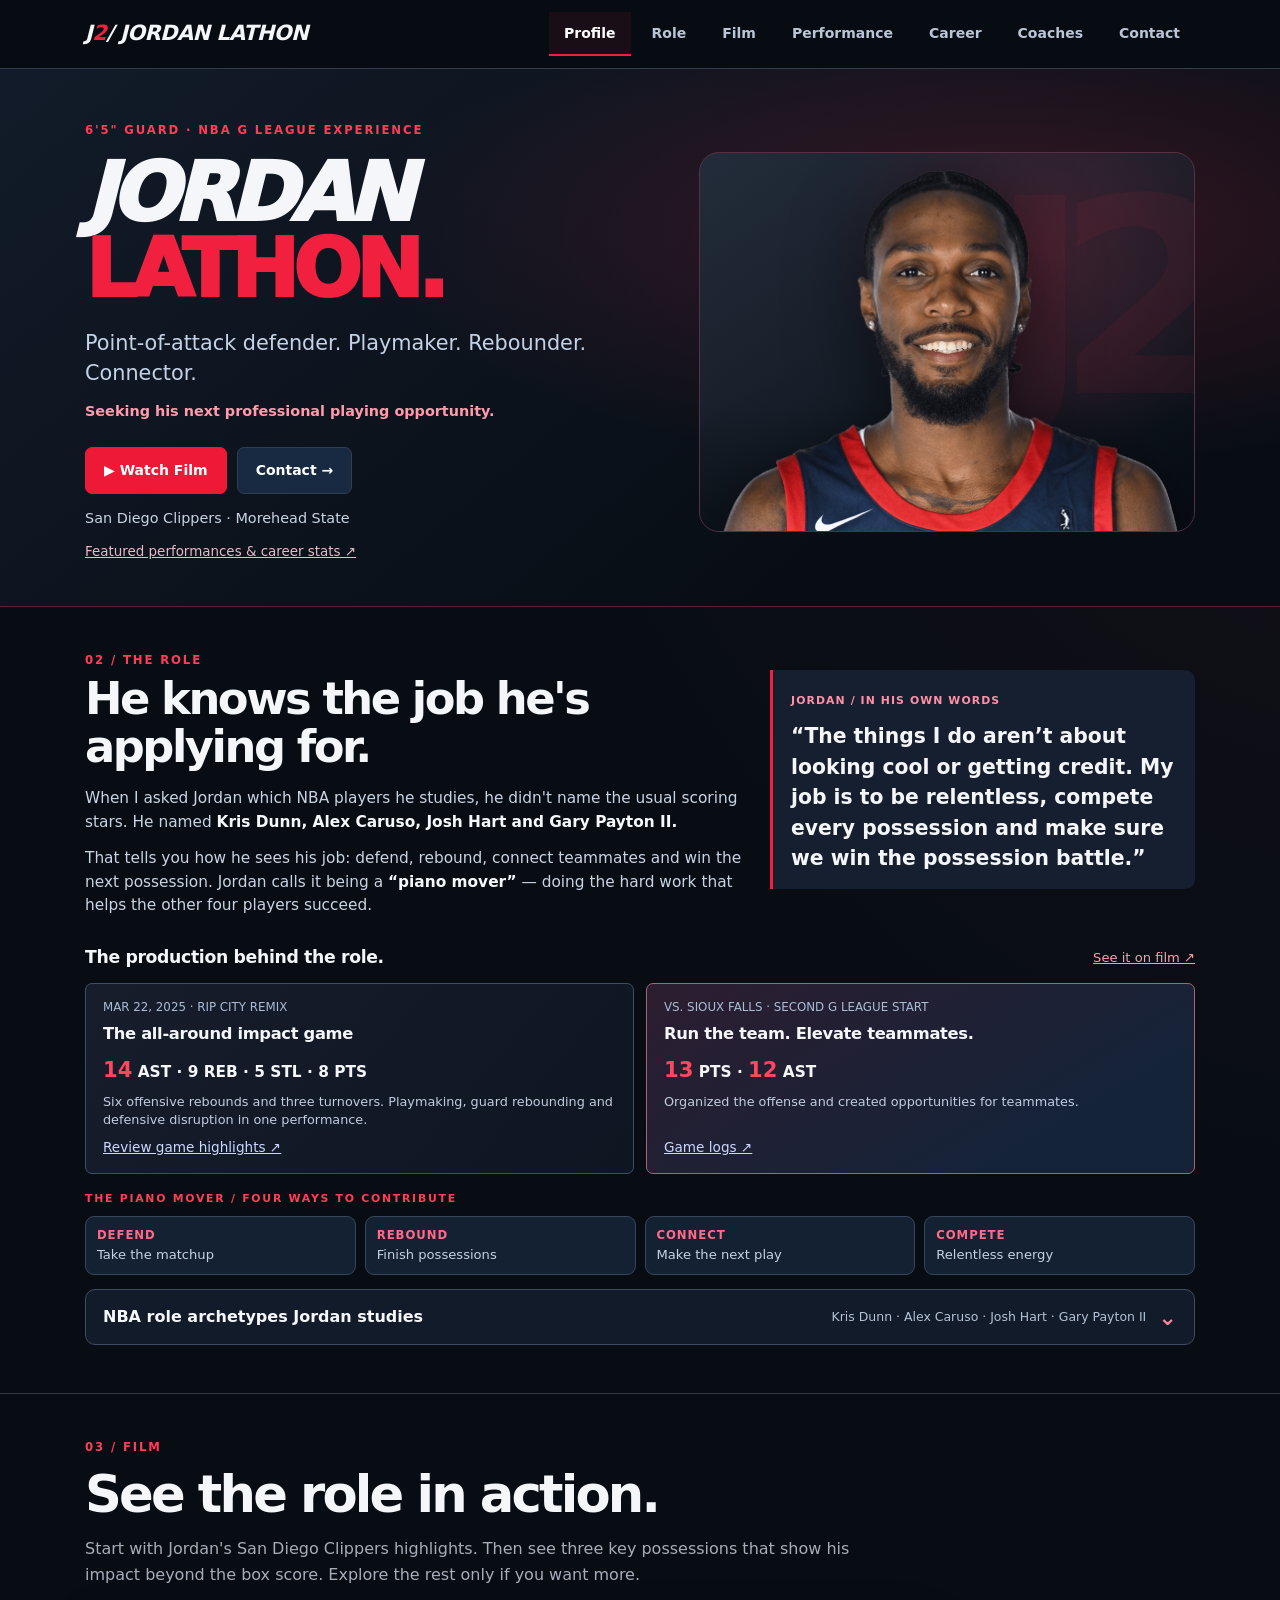
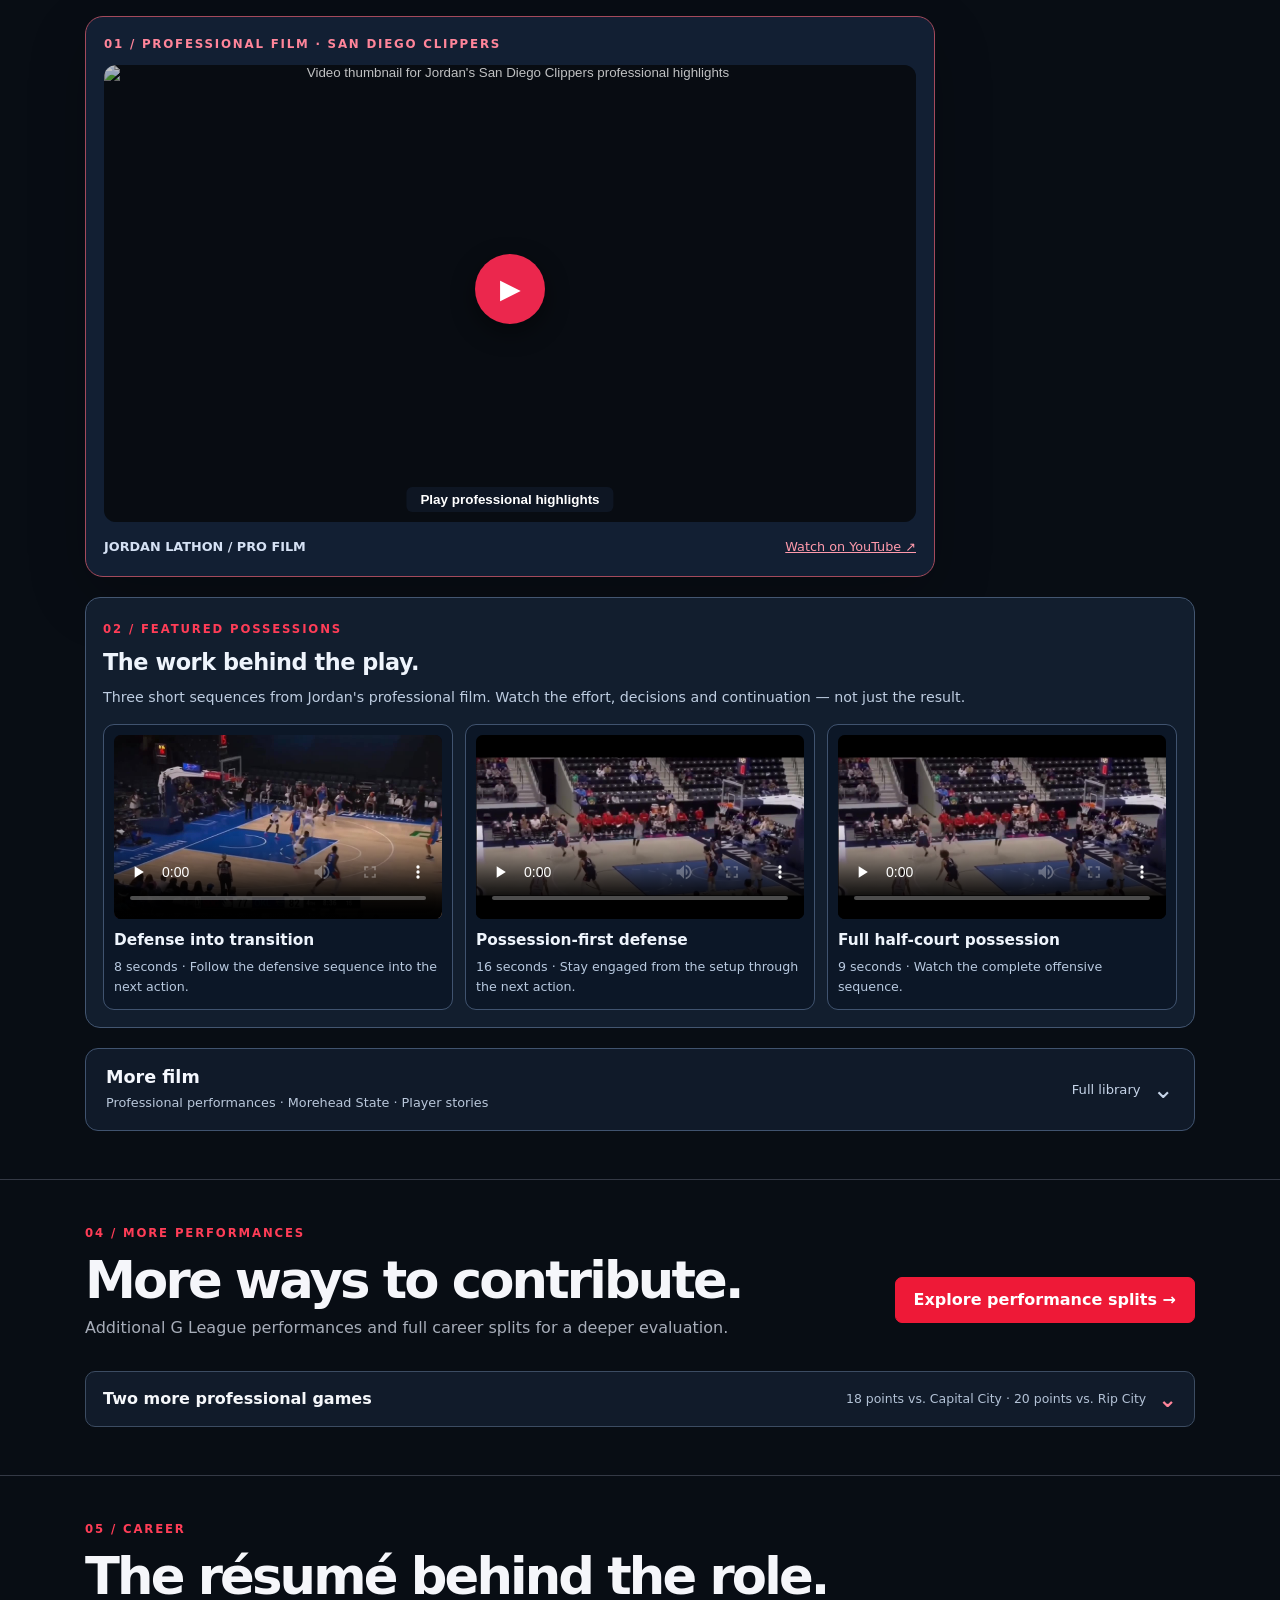
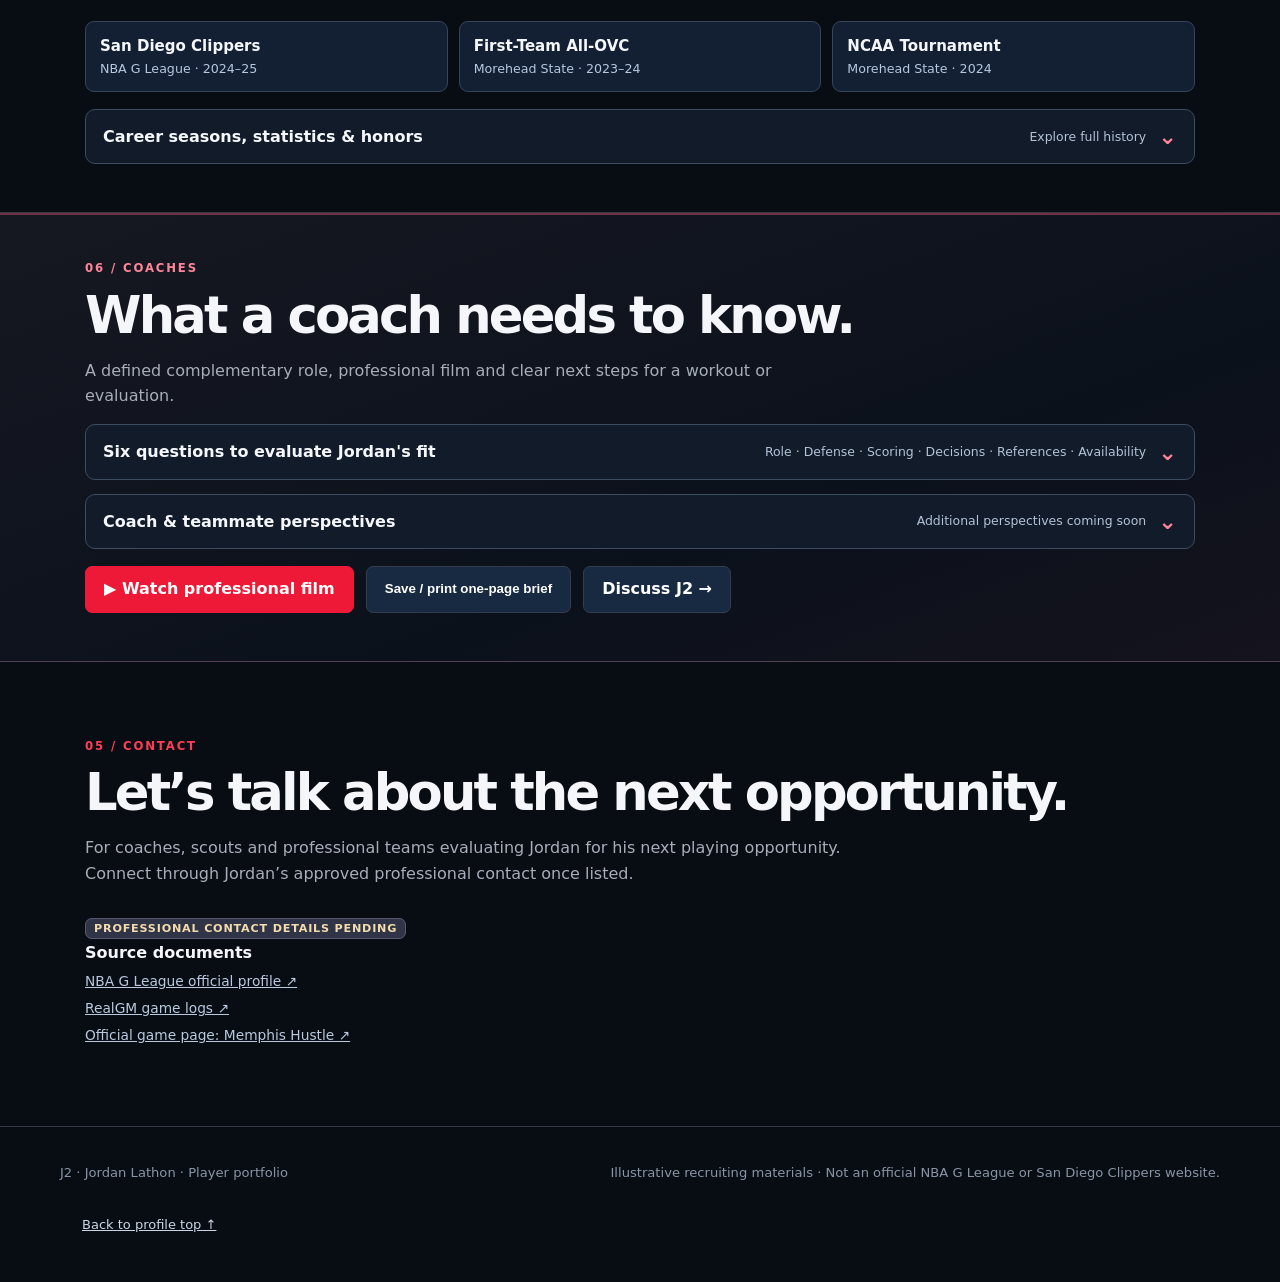
==== index.html @ 418e0047 "Correct Lakers clip tag to hustle and offensive rebound" ====
<!doctype html>
<html lang="en">
<head>
<meta charset="utf-8">
<meta name="robots" content="noindex, nofollow, noarchive, nosnippet">
<meta name="googlebot" content="noindex, nofollow, noarchive, nosnippet"><meta name="viewport" content="width=device-width,initial-scale=1">
<meta name="description" content="Jordan Lathon professional basketball player portfolio: verified G League game examples, film, and role-based scouting evidence.">
<title>Jordan Lathon | J2 Player Portfolio</title>
<style>
:root{--ink:#f5f6fa;--muted:#a7adb9;--navy:#080d14;--panel:#121b28;--edge:#323d4f;--accent:#f0203e;--blue:#cad8ff}*{box-sizing:border-box}html{scroll-behavior:smooth}body{margin:0;background:var(--navy);color:var(--ink);font:16px/1.6 system-ui,-apple-system,Segoe UI,sans-serif}a{color:inherit}a:focus-visible,button:focus-visible{outline:3px solid var(--accent);outline-offset:3px}.wrap{max-width:1160px;margin:auto;padding:0 25px}.eyebrow{text-transform:uppercase;letter-spacing:.18em;font-size:.73rem;font-weight:800;color:var(--accent)}header{position:sticky;top:0;background:#091321ed;z-index:10;border-bottom:1px solid var(--edge);backdrop-filter:blur(12px)}nav{height:68px;display:flex;align-items:center;justify-content:space-between;gap:14px}.logo{font-size:1.3rem;font-weight:900;text-decoration:none;letter-spacing:-.07em}.logo span{color:var(--accent)}.navlinks{display:flex;gap:23px}.navlinks a{text-decoration:none;color:#b8c8df;font-size:.87rem}.navlinks a:hover{color:white}.button{border:1px solid var(--edge);border-radius:8px;padding:11px 18px;background:#182a42;color:white;text-decoration:none;font-weight:750;cursor:pointer;display:inline-flex;justify-content:center;align-items:center;gap:8px}.button.primary{background:var(--accent);color:#14201c;border-color:var(--accent)}.button:hover{filter:brightness(1.14)}.hero{padding:82px 0 56px;background:radial-gradient(circle at 76% 26%,#244e69 0%,transparent 43%),linear-gradient(135deg,#12233a,#091321 65%)}.heroGrid{display:grid;grid-template-columns:1.4fr .86fr;gap:45px;align-items:center}h1{font-size:clamp(3.4rem,7vw,7rem);line-height:.91;letter-spacing:-.075em;margin:16px 0 22px}h1 em{color:var(--accent);font-style:normal}.lede{font-size:1.15rem;max-width:650px;color:#c3d2e7}.heroActions{display:flex;flex-wrap:wrap;gap:12px;margin:26px 0 32px}.meta{display:flex;flex-wrap:wrap;gap:17px;color:#c6d6eb;font-size:.94rem}.meta strong{color:white}.portrait{min-height:460px;border:1px solid var(--edge);border-radius:20px;display:flex;justify-content:flex-end;flex-direction:column;padding:27px;position:relative;overflow:hidden;background:linear-gradient(140deg,#304664,#0d1b2b 70%)}.portrait:before{content:"J2";position:absolute;font-weight:900;line-height:1;font-size:17rem;color:#ffffff09;top:10px;right:-15px;letter-spacing:-.13em}.portrait .placeholder{border:1px dashed #7a92af;padding:22px;text-align:center;border-radius:12px;background:#07132188;z-index:1}.portrait small{color:#bfd0e8}.stats{display:grid;grid-template-columns:repeat(4,1fr);gap:12px;margin:27px 0 0}.stat{border:1px solid var(--edge);background:#172942;border-radius:12px;padding:18px}.stat b{font-size:2.3rem;letter-spacing:-.05em}.stat span{display:block;color:var(--muted);font-size:.75rem;letter-spacing:.09em}.statnote{margin:10px 0;color:var(--muted);font-size:.81rem}.section{padding:75px 0;border-bottom:1px solid #243650}h2{font-size:clamp(2rem,4vw,3.4rem);line-height:1.09;letter-spacing:-.055em;margin:10px 0 14px}h3{font-size:1.2rem;margin:5px 0 7px}.intro{color:var(--muted);max-width:780px;margin:0 0 28px}.grid3{display:grid;grid-template-columns:repeat(3,1fr);gap:16px}.card{border:1px solid var(--edge);background:var(--panel);border-radius:15px;padding:24px}.card p{color:#b5c6de;margin:9px 0}.card strong.tag{font-size:.72rem;text-transform:uppercase;letter-spacing:.1em;color:var(--accent)}.roleNumber{font-size:2.7rem;font-weight:850;color:#607c9f;letter-spacing:-.05em}.toolbar{display:flex;gap:10px;flex-wrap:wrap;margin:25px 0}.chip{background:#172840;border:1px solid #425674;color:#c6d7ef;border-radius:99px;padding:9px 15px;cursor:pointer;font-size:.88rem}.chip[aria-pressed="true"]{background:var(--accent);color:#102019;border-color:var(--accent)}.gamegrid{display:grid;grid-template-columns:repeat(2,1fr);gap:14px}.game{background:linear-gradient(155deg,#172a41,#0e1e30);border:1px solid #39506d;border-radius:14px;padding:22px}.game .date{color:#aabdd6;font-size:.82rem}.game .numbers{font-size:1.1rem;font-weight:750;margin:10px 0}.game .numbers b{color:var(--accent);font-size:1.65rem}.game p{color:#c0cde0;font-size:.9rem}.game a{font-size:.85rem;color:var(--blue)}.filmList{display:grid;grid-template-columns:repeat(2,1fr);gap:18px}.filmItem{overflow:hidden;padding:0}.thumb{height:175px;background:linear-gradient(150deg,#24425d,#132439);display:flex;align-items:center;justify-content:center;flex-direction:column;color:var(--accent);font-size:2.8rem}.filmBody{padding:20px}.filmBody small{color:var(--muted)}.filmBody h3{margin:9px 0}.alert{background:#1b2c36;border-left:3px solid var(--accent);padding:15px 19px;color:#cad9e9;margin-top:22px;font-size:.93rem}.quote{font-size:1.22rem;line-height:1.5}.placeholderLabel{background:#2f3447;color:#f4dbab;border:1px solid #5a5671;border-radius:7px;padding:3px 8px;font-size:.7rem;font-weight:800;letter-spacing:.07em}.footer{padding:35px 0;color:var(--muted);font-size:.82rem}.row{display:flex;justify-content:space-between;gap:20px;align-items:start}.sources a{display:block;color:#b9c9df;margin:5px 0;font-size:.86rem}.muted{color:var(--muted)}.print-only{display:none}@media(max-width:800px){.heroGrid,.grid3,.gamegrid,.filmList{grid-template-columns:1fr}.portrait{min-height:240px}.hero{padding-top:48px}.navlinks{gap:12px}.navlinks a{font-size:.77rem}.navlinks .extra{display:none}.stats{grid-template-columns:repeat(2,1fr)}.section{padding:54px 0}.row{display:block}}@media(max-width:400px){.wrap{padding:0 16px}.navlinks a:nth-child(2){display:none}h1{font-size:3.5rem}}@media print{header,.heroActions,.toolbar,.filmList,.button,.footer,.portrait,.alert{display:none!important}body{background:white;color:#172033;font:12px/1.35 Arial,sans-serif}.wrap{max-width:none;padding:0 16px}.hero,.section{padding:12px 0;background:white;border-color:#ddd}h1{font-size:35px;color:#172033;margin:10px 0}.lede,.intro,.game p,.card p,.muted{color:#344152!important}.stats{margin-top:14px}.stat,.card,.game{background:white;color:#172033;border:1px solid #aaa;break-inside:avoid;padding:10px}.stat b,.game .numbers b{color:#152a3f}.grid3{grid-template-columns:repeat(3,1fr)}.gamegrid{grid-template-columns:repeat(2,1fr)}.print-only{display:block}.no-print{display:none!important}}

/* Visual direction: dark editorial basketball portfolio, draft 2 */
body{background:#080d14;background-image:radial-gradient(ellipse 80% 35% at 110% -8%,#44192355,transparent)}
header{background:#080d14f5;border-bottom-color:#333b4c}header .logo{font-style:italic;font-weight:950;letter-spacing:-.065em}
header .logo span{color:#f0203e}nav .navlinks a:hover{color:#fff}
.hero{background:radial-gradient(ellipse at 78% 30%,#6720307a,transparent 45%),linear-gradient(140deg,#121b29,#080d14 75%);border-bottom:1px solid #4d2632;padding:96px 0 63px}
.eyebrow{color:#ff3d57;letter-spacing:.16em}
h1{font-style:italic;font-weight:950;text-transform:uppercase;font-size:clamp(3.6rem,7.4vw,7.5rem)}h1 em{color:#f0203e}
h2{font-weight:880}h3{letter-spacing:-.02em}
.button{border-radius:7px}.button.primary{background:#ee1937;color:white;border-color:#ee1937}
.portrait{background:radial-gradient(circle at 70% 25%,#552434aa,transparent 48%),linear-gradient(145deg,#232c3a,#080d14);border-color:#573143;min-height:475px}
.portrait:before{color:#f0203e12}
.stat{border-radius:5px;border-top:2px solid #df2642;background:#0c1421}.stat b{font-weight:900}.stat span{color:#bec2cf}
.roleNumber{color:#d72a41}.card{border-radius:8px;background:#101927}.card strong.tag{color:#f44b65}.game{border-radius:7px;background:linear-gradient(130deg,#171d2b,#0e1622)}.game .numbers b{color:#ff465f}
.filmItem .thumb{background:linear-gradient(130deg,#301721,#192333);color:#f2415b}
.chip[aria-pressed="true"]{color:white;background:#db1738;border-color:#db1738}.alert{border-color:#ee1937}
.section{border-bottom-color:#343945}.footer{color:#8995a6}
[hidden]{display:none!important}
@media print{body{background:white!important}h1 em{color:#172033}.stat,.card,.game{border:1px solid #aaa!important}}
.portrait{position:relative;isolation:isolate;overflow:hidden}.portrait .playerHeadshot{display:block;width:118%;max-width:none;position:absolute;bottom:-4px;left:50%;transform:translateX(-50%);object-fit:contain;max-height:100%;height:auto;z-index:2;filter:drop-shadow(0 18px 35px #0008)}.portrait .placeholder{position:relative;z-index:3}.portrait .placeholder[hidden]{display:none!important}.portrait:after{content:"";position:absolute;inset:auto 0 0;height:34%;background:linear-gradient(0deg,#080d14aa,transparent);pointer-events:none;z-index:1}@media(max-width:800px){.portrait .playerHeadshot{width:min(100%,500px)}}

/* Original-link source intake added 2026-11-07 */
.newSourceGrid{margin-top:22px}.newSource{border:1px solid var(--edge);border-radius:9px;background:#101927;overflow:hidden;min-width:0}.newSource img{display:block;width:100%;aspect-ratio:16/9;object-fit:cover;background:#1e2939}.newSourceContent{padding:20px}.newSource h3{font-size:1.13rem;margin:13px 0 7px}.newSource p{color:#aebdd1;font-size:.9rem;min-height:58px}.newSource .button{margin-top:10px}.newSource .placeholderLabel{font-size:.64rem;background:#322637;color:#f0cbcb;border-color:#6a4550}@media print{#film{display:none!important}}

.heroMoment{display:flex;flex-wrap:wrap;align-items:center;gap:10px 18px;margin-top:15px;padding:13px 18px;border:1px solid #613647;background:#160f1b;border-radius:8px}.heroMoment strong{font-size:.7rem;letter-spacing:.12em;color:#ff8e9f}.heroMoment span{font-weight:900}.heroMoment i{font-style:normal;color:#ff506b}.heroMoment a{margin-left:auto;font-size:.8rem;color:#ffd5dc}.achievementStrip{display:flex;align-items:center;flex-wrap:wrap;gap:8px 18px;border-left:3px solid #ee1937;padding:15px 18px;background:#141b2a;margin-top:22px}.achievementStrip strong{font-size:.7rem;color:#ff99aa;letter-spacing:.08em}.achievementStrip span{font-size:1.06rem;font-weight:800}.achievementStrip small{color:#b6c0d2}.featuredFilmLabel{color:#ff8b9e;font-size:.76rem;letter-spacing:.12em;font-weight:800}.filmFooter{color:#b5c6de}.journeyClose{font-size:1.1rem;font-weight:750;margin-top:24px}@media(max-width:800px){.heroMoment a{margin-left:0}}.videoStage{position:relative;aspect-ratio:16/9;background:#080d14;overflow:hidden}.videoLaunch{width:100%;height:100%;border:0;background:#101b2c;color:white;cursor:pointer;padding:0;position:relative;display:block}.videoLaunch img{display:block;width:100%;height:100%;object-fit:cover;opacity:.9}.videoLaunch:hover img{opacity:1}.playEmblem{position:absolute;top:50%;left:50%;transform:translate(-50%,-50%);border-radius:13px;background:#e51c3c;padding:15px 24px;font-size:1.5rem;color:#fff;box-shadow:0 8px 28px #0009}.launchLabel{position:absolute;left:14px;bottom:13px;padding:3px 9px;border-radius:5px;background:#080d14dc;color:#fff;font-size:.8rem;font-weight:800}.videoStage iframe{display:block;border:0;width:100%;height:100%}.videoLaunch:focus-visible{outline:4px solid #fff;outline-offset:-4px}



/* Focused recruiting refinements: preserve the existing page and navigation. */
.roleEvidence{display:inline-block;margin-top:10px;font-size:.85rem;color:#ffc2cd;font-weight:700}
#game-playmaking,#film-pro,#film-college{scroll-margin-top:90px}
.filmGuide{border:1px solid #573143;background:#151722;border-radius:9px;padding:22px;margin:22px 0}.filmGuide h3{margin:0 0 17px}.filmGuide ol{list-style:none;counter-reset:film-step;display:grid;grid-template-columns:repeat(3,1fr);gap:22px;padding:0;margin:0}.filmGuide li{counter-increment:film-step;position:relative;padding-left:30px}.filmGuide li:before{content:counter(film-step,decimal-leading-zero);position:absolute;left:0;top:0;color:#ff8295;font-weight:850;font-size:.8rem}.filmGuide a{font-size:.95rem}.filmGuide span{display:block;color:#b5c6de;font-size:.83rem;margin-top:7px}.oneSheet{display:none}
@media(max-width:800px){.filmGuide ol{grid-template-columns:1fr;gap:18px}}
@media print{
 @page{size:letter;margin:0.5in}
 header,main,footer{display:none!important}
 .oneSheet{display:block;color:#142033;font:10.5px/1.4 Arial,sans-serif;padding:0}
 .oneSheet *{box-sizing:border-box}.oneSheet a{color:#142033;text-decoration:underline}
 .oneSheet h1{font:850 34px/1 Arial,sans-serif;letter-spacing:-1px;text-transform:none;margin:6px 0 9px;color:#142033}
 .oneSheet h2{font:750 13px/1.2 Arial,sans-serif;letter-spacing:0;text-transform:none;margin:16px 0 7px;border-bottom:1px solid #c9ced6;padding-bottom:4px;color:#142033}
 .oneSheet h3{font:750 11px/1.3 Arial,sans-serif;margin:0 0 4px}.oneSheet p{margin:0 0 7px;color:#26374b}
 .sheetHeader{display:flex;justify-content:space-between;gap:20px;border-bottom:3px solid #d52643;padding-bottom:11px}.sheetKicker{font-size:9px;letter-spacing:2px;font-weight:800}.sheetIdentity{text-align:right;font-weight:800;padding-top:15px}.sheetIdentity span{font-weight:400;font-size:9px}.sheetPositioning{font-weight:700;margin-top:12px!important}
 .sheetRoles{display:grid;grid-template-columns:repeat(3,1fr);gap:15px}.sheetGames,.sheetBottom{display:grid;grid-template-columns:repeat(2,1fr);gap:20px}.sheetGames article,.sheetRoles article{break-inside:avoid}.oneSheet .sheetMetric{font-weight:800;font-size:12px}.oneSheet .sheetSource,.sheetFooter{font-size:8.5px;color:#536174}.sheetFilm{margin:0;padding-left:17px}.sheetFilm li{margin:0 0 8px;break-inside:avoid}.sheetFilm small{display:block;font-size:9px;overflow-wrap:anywhere}.sheetLinks{margin-top:13px!important}.sheetFooter{border-top:1px solid #c9ced6;padding-top:7px;margin-top:12px!important}
}


/* Compact player dossier and category-based film browsing */
.hero{padding-top:38px;padding-bottom:28px}
.heroGrid{align-items:center;gap:25px}
.hero .lede{max-width:560px;line-height:1.45}
.heroActions{display:flex;gap:10px;flex-wrap:wrap;margin:18px 0}
.heroActions .button{min-height:46px;display:inline-flex;align-items:center;justify-content:center}
.portrait{min-height:360px}
.filmCategories{display:flex;flex-wrap:wrap;gap:9px;margin-top:22px}
.filmCategory{font:inherit;font-weight:750;color:#dbe4f1;background:#1b283a;border:1px solid #586578;border-radius:99px;padding:10px 16px;min-height:44px;cursor:pointer}
.filmCategory[aria-pressed="true"]{color:white;background:#d82040;border-color:#d82040}
.filmCategory:focus-visible{outline:3px solid white;outline-offset:3px}
.filmFilterStatus{font-size:.86rem;color:#c7cfdf;margin:11px 0 4px}
#film-pro{border-color:#a44a5c}
#film-pro .newSourceContent h3{font-size:1.35rem}
#film .newSource[hidden]{display:none!important}
.moreFilm[hidden]{display:none!important}
#role .card p{min-height:0}
#dossier .grid3{grid-template-columns:repeat(2,minmax(0,1fr))}
@media(max-width:800px){
.hero{padding-top:28px}
.heroGrid{gap:14px}
.hero h1{margin:8px 0}
.hero .lede{font-size:1rem;line-height:1.45}
.heroActions{margin:16px 0}
.heroActions .button{flex:1 1 135px}
.heroActions .printAction{display:none}
.portrait{min-height:290px}
#dossier .grid3{grid-template-columns:1fr}
.filmCategories{gap:7px}
.filmCategory{padding:10px 13px;font-size:.87rem}
.newSourceContent p{min-height:0}
}

/* Compact recruiting dossier */
.dossierSection .intro{margin-bottom:26px}
.dossierIntro{padding:23px 27px;border:1px solid #4c3949;border-left:4px solid #f0203e;background:linear-gradient(115deg,#201a29,#111b28);border-radius:9px;margin-bottom:24px}
.dossierLabel{font-size:.75rem;font-weight:850;letter-spacing:.14em;color:#ff91a2}
.dossierIntro p{font-size:1.08rem;line-height:1.65;max-width:900px;margin:10px 0 0}
.dossierColumns{display:grid;grid-template-columns:1fr 1fr;gap:18px}
.dossierColumn{border:1px solid var(--edge);background:#101927;border-radius:9px;padding:23px}
.dossierColumn h3{font-size:1.22rem;margin:0 0 17px}
.dossierTimeline{display:grid;gap:0}
.timelineRow{display:grid;grid-template-columns:95px 1fr;gap:10px;border-top:1px solid #364052;padding:13px 0;align-items:start}
.timelineYear{color:#ff8497;font-weight:850;font-size:.9rem}
.timelineRow strong{display:block}.timelineRow small{display:block;color:#b1bed1;font-size:.85rem;margin-top:2px}
.honorList{list-style:none;margin:0;padding:0}
.honorList li{border-top:1px solid #364052;padding:12px 0}
.honorList strong{display:block;font-size:.96rem}.honorList span{display:block;color:#b1bed1;font-size:.85rem;margin-top:2px}
.dossierStats{border:1px solid var(--edge);border-radius:9px;background:#101927;padding:23px;margin-top:20px}
.dossierStatsHeading{display:flex;align-items:end;justify-content:space-between;gap:15px;margin-bottom:15px}
.dossierStatsHeading h3{font-size:1.35rem;margin:5px 0 0}
.dossierStatsHeading p{color:#adbbce;font-size:.85rem;margin:0}
.seasonRow{border-top:1px solid #3a485b}
.seasonRow summary{display:flex;align-items:center;justify-content:space-between;gap:10px;cursor:pointer;list-style:none;padding:16px 2px}
.seasonRow summary::-webkit-details-marker{display:none}
.seasonRow summary strong{display:block}.seasonRow summary small{display:block;color:#acb9c9;font-size:.83rem;margin-top:2px}
.seasonToggle{font-size:1.45rem;font-weight:400;color:#ff7186}
.seasonRow[open] .seasonToggle{transform:rotate(45deg)}
.seasonData{display:grid;grid-template-columns:repeat(6,minmax(0,1fr));gap:9px;padding:7px 0 12px}
.seasonData div{background:#192638;border:1px solid #33465c;border-radius:6px;text-align:center;padding:13px 5px}
.seasonData b{display:block;font-size:1.12rem}.seasonData small{display:block;color:#b6c2d3;letter-spacing:.08em;font-size:.68rem}
.seasonCitation{font-size:.84rem;margin:4px 0 17px}
.proSeasonNote{border-top:1px solid #3a485b;padding:18px 1px 0}
.proSeasonNote p{color:#b9c7d9;font-size:.9rem;margin:4px 0 6px}
@media(max-width:800px){.dossierColumns{grid-template-columns:1fr}.dossierIntro,.dossierColumn,.dossierStats{padding:18px}.dossierIntro p{font-size:.98rem}.dossierStatsHeading{align-items:start;flex-direction:column;gap:2px}.seasonData{grid-template-columns:repeat(3,minmax(0,1fr))}.timelineRow{grid-template-columns:85px 1fr}}
@media print{#dossier{display:none!important}}

/* Coach-facing scouting brief */
.coachBrief .intro{max-width:740px}
.coachBriefList{border-top:1px solid #485061;margin-top:28px}
.coachQuestion{border-bottom:1px solid #414a5a}
.coachQuestion summary{list-style:none;display:flex;align-items:baseline;gap:15px;cursor:pointer;position:relative;padding:20px 40px 20px 0;font-size:clamp(1.02rem,2vw,1.2rem);font-weight:800;line-height:1.42}
.coachQuestion summary::-webkit-details-marker{display:none}
.coachQuestion summary:after{content:"+";position:absolute;right:8px;top:19px;font-size:1.35rem;color:#fa6a80;font-weight:500}
.coachQuestion[open] summary:after{content:"−"}
.coachQuestion summary:focus-visible{outline:2px solid #ff8295;outline-offset:4px}
.coachIndex{color:#ff8597;letter-spacing:.07em;font-size:.83rem;flex:none}
.coachAnswer{padding:0 40px 21px 41px;max-width:800px;color:#c4d0df;font-size:.98rem}
.coachAnswer p{margin:0 0 10px}
.coachAnswer a{color:#ffa4b4;font-weight:750;font-size:.89rem}
.coachBriefActions{display:flex;gap:12px;flex-wrap:wrap;margin-top:25px}
.coachBriefActions .button{min-height:44px}
@media(max-width:800px){.coachQuestion summary{gap:12px;padding:17px 30px 17px 0}.coachQuestion summary:after{right:3px;top:16px}.coachAnswer{padding:0 15px 19px 33px}.coachBriefActions .button{flex:1 1 150px}}
@media print{#coaches{display:none!important}}

/* Independent Coach's Brief with a clear jump from Profile and Dossier */
.coachBrief{background:linear-gradient(160deg,#161821 0%,#0b111b 65%,#15131d 100%);border-top:2px solid #703244;border-bottom:1px solid #534052}
.coachBrief .eyebrow{color:#ff8699}
.dossierCoachLink{margin:24px 0 0}
.dossierCoachLink a{display:inline-flex;align-items:center;min-height:44px;font-weight:800;color:#ffb2c0}
.heroActions .coachBriefLink{border-color:#554353}
@media(max-width:800px){.heroActions .coachBriefLink{flex-basis:100%}}
.heroObjective{margin:14px 0 0;font-size:1rem;line-height:1.55;color:#f1f3f8}.heroObjective strong{color:#ff8b9d}.heroIdentity{font-size:.85rem;color:#aebbd0;margin:10px 0 0}@media(max-width:800px){.heroObjective{font-size:16px}.heroIdentity{font-size:14px;line-height:1.45}}.filmRoleGuide{display:grid;grid-template-columns:repeat(3,minmax(0,1fr));gap:12px;margin:20px 0}.filmRoleGuide article{background:#121d2d;border:1px solid #46536a;border-top:3px solid #f0203e;border-radius:8px;padding:18px}.filmRoleGuide p,.filmGuideCaveat{color:#b7c7d9;font-size:.88rem}@media(max-width:800px){.filmRoleGuide{grid-template-columns:1fr}}@media print{.filmRoleGuide,.filmGuideCaveat{display:none!important}}/* Jordan role-led story */
.j2Manifesto{margin:13px 0 0;padding:14px 18px;border-left:3px solid #ff4567;background:#152236;border-radius:0 10px 10px 0;max-width:635px;color:#f5f7fb;font-size:1.04rem;font-weight:650;line-height:1.55}
.j2Manifesto span{display:block;color:#f7a9b5;font-size:.76rem;letter-spacing:.11em;text-transform:uppercase;margin-top:8px}
.j2RoleCreed{background:linear-gradient(135deg,#202839,#121a29);border:1px solid #655068;border-top:3px solid #f0203e;border-radius:14px;padding:25px;margin-top:20px}
.j2RoleCreed h3{font-size:clamp(1.3rem,2.2vw,1.85rem);margin:8px 0}
.j2RoleCreed p{color:#ecf0f7;line-height:1.6;max-width:840px}.j2RoleCreed .j2RoleAside{font-size:.9rem;color:#b6c7dc}
.j2SiouxGame{border-color:#ae6174;background:linear-gradient(150deg,#2c1d30,#152338 75%)}
.j2InjuryContext{margin:22px 0;background:#fff5f5;color:#233041;border:1px solid #ebcdd3;border-left:5px solid #d4294a;border-radius:14px;padding:24px}
.j2InjuryContext .j2ContextKicker{font-size:.74rem;letter-spacing:.13em;font-weight:850;color:#ac2946}
.j2InjuryContext h3{font-size:1.55rem;color:#1b2a3b;margin:8px 0}.j2InjuryContext p{color:#2d3c4b}.j2InjuryContext small{color:#667080;font-size:.74rem}
@media(max-width:800px){.j2Manifesto{font-size:.94rem}.j2RoleCreed,.j2InjuryContext{padding:18px}}
@media print{.j2Manifesto,.j2RoleCreed,.j2InjuryContext,.j2SiouxGame{break-inside:avoid}.j2RoleCreed,.j2Manifesto{background:#f1f4f8!important;color:#172338!important}.j2RoleCreed p{color:#172338!important}}

/* J2 defensive identity showcase: enhance existing film, no invented clips */
.identityFilm{display:block;max-width:850px;margin:27px 0 20px;scroll-margin-top:92px}
.identityFilmPlayer{border:1px solid #465672;background:#121f33;padding:18px;border-radius:18px;box-shadow:0 20px 60px #0003}
.identityFilmEyebrow,.identityFilmOverline{font-size:.74rem;letter-spacing:.15em;color:#ff859a;font-weight:850;margin-bottom:12px}
.identityFilmPlayer .videoStage{aspect-ratio:16/9;border-radius:12px;overflow:hidden;position:relative;background:#0b1522}
.identityFilmPlayer .videoStage iframe{width:100%;height:100%;border:0}
.identityFilmPlayer .videoLaunch{position:absolute;inset:0;width:100%;height:100%;border:0;cursor:pointer;padding:0;background:#080c12}
.identityFilmPlayer .videoLaunch img{width:100%;height:100%;object-fit:cover;opacity:.74}
.identityFilmPlayer .playEmblem{position:absolute;left:50%;top:49%;transform:translate(-50%,-50%);border-radius:50%;display:grid;place-items:center;background:#eb274d;color:white;font-size:1.7rem;width:70px;height:70px;box-shadow:0 8px 25px #0007}
.identityFilmPlayer .launchLabel{position:absolute;bottom:10px;left:50%;transform:translateX(-50%);color:white;background:#101827dd;padding:5px 14px;border-radius:6px;white-space:nowrap;font-size:.84rem}
.identityFilmFooter{display:flex;justify-content:space-between;gap:12px;flex-wrap:wrap;margin-top:15px;font-size:.8rem;color:#d5e1f4}
.identityFilmFooter a{color:#ff9aac}
.identityFilmNarrative{padding:21px 20px;border-radius:18px;border:1px solid #3f4f69;background:linear-gradient(145deg,#22283c,#111a2a)}
.identityFilmNarrative h3{font-size:1.65rem;line-height:1.12;letter-spacing:-.04em}
.identityFilmNarrative p{color:#bfcee1}
.identityFilmTraits{display:grid;gap:6px;margin:18px 0}
.identityFilmTraits a{display:flex;align-items:center;gap:13px;padding:10px 11px;border:1px solid #465269;background:#162339;border-radius:9px;text-decoration:none}
.identityFilmTraits a:hover{border-color:#ff8399}
.identityFilmTraits b{font-size:1rem;color:#ff7491}
.identityFilmTraits span{display:grid;gap:1px}
.identityFilmTraits strong{font-size:.82rem;letter-spacing:.08em}
.identityFilmTraits small{font-size:.77rem;color:#c6d2e2}
.identityFilmNarrative .identityFilmNote{font-size:.78rem;color:#9faec5}
.identityFilmDetail{display:grid;grid-template-columns:repeat(4,minmax(0,1fr));gap:12px;margin-bottom:25px}
.identityFilmDetail article{background:#121d2d;border:1px solid #35455f;border-top:3px solid #f0203e;border-radius:12px;padding:18px;scroll-margin-top:90px}
.identityFilmDetail article>span{color:#ff8a9f;font-size:.69rem;letter-spacing:.1em;font-weight:850}
.identityFilmDetail h3{font-size:1.08rem;margin:8px 0}
.identityFilmDetail p{font-size:.82rem;color:#b9c8dc;margin:0}
@media(max-width:850px){.identityFilm{grid-template-columns:1fr}.identityFilmDetail{grid-template-columns:repeat(2,1fr)}}
@media(max-width:540px){.identityFilmDetail{grid-template-columns:1fr}.identityFilmPlayer{padding:12px}.identityFilmNarrative{padding:18px}}
@media print{.identityFilmPlayer .videoStage,.identityFilmTraits,.identityFilmDetail{display:none!important}}

/* Unified season-by-season dossier */
.dossierCareer{margin-top:18px}.dossierCareer .dossierStatsHeading{align-items:start}.dossierCareer .dossierStatsHeading h3{font-size:clamp(1.5rem,2.5vw,2rem)}.dossierCareer .dossierStatsHeading div>p{color:#b6c6db;margin:7px 0 0;font-size:.9rem}
.dossierCareer .seasonRow{scroll-margin-top:90px}.dossierCareer .seasonRow summary{padding:19px 4px}.dossierCareer .seasonRow summary strong{font-size:1.08rem}.dossierCareer .seasonFeature{border-top:2px solid #d82e50}
.dossierCareer .seasonNarrative{color:#c9d5e5;font-size:.9rem;margin:12px 0}.dossierCareer .seasonNarrative a{color:#ff9dac;font-weight:700}
.dossierHonors{margin-top:18px}.dossierHonors .honorList{display:grid;grid-template-columns:repeat(2,minmax(0,1fr));gap:0 25px}
@media(max-width:680px){.dossierHonors .honorList{grid-template-columns:1fr}.dossierCareer .dossierStatsHeading{flex-direction:column}}

/* Coach-first mobile cleanup — scoped to role, film and performance */
.j2CompactRole .intro{max-width:800px;margin-bottom:18px}.j2CompactRole h2{margin-bottom:12px}.rolePillGrid{display:grid;grid-template-columns:repeat(4,minmax(0,1fr));gap:9px}.rolePillGrid span{padding:13px;background:#142133;border:1px solid #35465e;border-radius:9px;font-size:.82rem;color:#c4d2e4}.rolePillGrid b{display:block;color:#ff6b86;font-size:.73rem;letter-spacing:.08em}.roleQuote{margin:14px 0;padding:14px 18px;border-left:3px solid #f0203e;background:#161f30;color:#f1f5fc;font-size:.95rem}.roleQuote cite{color:#abbdd4;font-style:normal;white-space:nowrap}.archetypeHeader{display:flex;gap:14px;align-items:center;flex-wrap:wrap;margin:20px 0 10px}.archetypeHeader p{margin:0;color:#b8c7d9;font-size:.86rem}.archetypeGrid{display:grid;grid-template-columns:repeat(4,minmax(0,1fr));gap:10px}.archetypeGrid article{background:#111d2c;border:1px solid #33445d;border-radius:10px;padding:13px;display:grid;align-content:start;gap:5px}.archetypeGrid strong{color:#fff;font-size:.95rem}.archetypeGrid span{color:#ff95a8;font-size:.78rem}.archetypeGrid small{color:#bfcddd;font-size:.77rem;line-height:1.4}.archetypeGrid a,.roleFilmLink{color:#ffd0d8;font-size:.79rem;font-weight:700}.roleFilmLink{display:inline-flex;margin-top:13px}.j2CompactRole{padding-top:42px;padding-bottom:42px}.j2CompactRole .wrap{max-width:1160px}#film{padding-top:44px}#film .identityFilm{margin-top:16px}#film .identityFilmPlayer{max-width:850px}#games .gamegrid{grid-template-columns:repeat(4,minmax(0,1fr))}#games .game{padding:15px}#games .game h3{font-size:1rem;line-height:1.25;margin:8px 0}#games .game p{font-size:.8rem;line-height:1.45}#games .game .numbers{font-size:.89rem}#games .game .numbers b{font-size:1.28rem}#games .performanceEntry{margin-top:14px!important}#games .intro{margin-bottom:17px}
@media(max-width:850px){.archetypeGrid{grid-template-columns:repeat(2,minmax(0,1fr))}.rolePillGrid{grid-template-columns:repeat(2,minmax(0,1fr))}#games .gamegrid{display:flex;overflow-x:auto;scroll-snap-type:x mandatory;gap:12px;padding:0 1px 12px;scrollbar-width:thin}#games .game{flex:0 0 min(76vw,310px);scroll-snap-align:start}#film .identityFilm{display:block}}@media(max-width:540px){.j2CompactRole{padding-top:28px;padding-bottom:30px}.j2CompactRole .intro{font-size:.95rem}.rolePillGrid span{padding:10px;font-size:.76rem}.roleQuote{font-size:.86rem;padding:12px}.archetypeGrid article{padding:10px}.archetypeGrid strong{font-size:.86rem}.archetypeGrid small{font-size:.7rem}#games .game{flex-basis:82vw}#games .performanceEntry{padding:15px!important}#film .identityFilmPlayer{padding:10px}}

/* Hero: concise recruiting introduction; photo immediately follows identity on mobile */
.j2HeroClean{padding:34px 0 32px}.j2HeroGrid{display:grid;grid-template-columns:minmax(0,1.08fr) minmax(0,.92fr);grid-template-areas:"intro photo" "bottom photo";column-gap:32px;row-gap:10px;align-items:center}.j2HeroIntro{grid-area:intro;min-width:0}.j2HeroPortrait{grid-area:photo;min-width:0}.j2HeroBottom{grid-area:bottom;min-width:0}.j2HeroClean h1{font-size:clamp(3.2rem,6.3vw,6.5rem);letter-spacing:-.07em;overflow-wrap:normal;line-height:.95;margin:15px 0 20px}.j2HeroClean .lede{font-size:clamp(1.04rem,1.7vw,1.3rem);line-height:1.45;margin:0 0 11px;max-width:560px}.j2HeroAvailability{color:#ff9bab;font-size:.9rem;font-weight:700;margin:12px 0 2px}.j2HeroClean .heroActions{margin:14px 0 13px;gap:10px}.j2HeroClean .heroActions .button{min-height:47px}.j2HeroExperience{color:#c8d4e4;font-size:.9rem;margin:6px 0}.j2HeroStatsLink{display:inline-block;color:#eab9c6;font-size:.84rem;margin-top:5px}.j2HeroClean .portrait{min-height:380px}
@media(max-width:800px){.j2HeroClean{padding:19px 0 27px}.j2HeroGrid{grid-template-columns:minmax(0,1fr);grid-template-areas:"intro" "photo" "bottom";gap:13px}.j2HeroClean .eyebrow{font-size:.68rem;letter-spacing:.09em}.j2HeroClean h1{font-size:clamp(2.75rem,10vw,4.5rem);margin:8px 0 10px;line-height:1.01}.j2HeroClean .lede{font-size:1rem;line-height:1.35;margin:0}.j2HeroAvailability{font-size:.8rem;margin:7px 0 0}.j2HeroClean .portrait{min-height:0;aspect-ratio:1.12/1;width:100%;padding:0}.j2HeroClean .heroActions{margin:2px 0 10px;display:grid;grid-template-columns:1fr 1fr}.j2HeroClean .heroActions .button{min-height:46px;padding:10px 8px;font-size:.86rem}.j2HeroExperience{font-size:.82rem}.j2HeroStatsLink{font-size:.82rem}}

/* Shared hosted possession-video collection */
.j2PossessionCollection{margin:20px 0;padding:17px;background:#121e2e;border:1px solid #435671;border-radius:15px;color:#eef4fc}.j2PossessionCollection[hidden]{display:none!important}.j2PossessionHeading h3{font-size:1.4rem;margin:5px 0}.j2PossessionHeading p{font-size:.89rem;color:#becde1;margin:5px 0 15px}.j2PossessionGrid{display:grid;grid-template-columns:repeat(3,minmax(0,1fr));gap:12px}.j2PossessionItem{background:#0c1727;border:1px solid #40536f;border-radius:11px;padding:10px;min-width:0}.j2PossessionItem video{width:100%;aspect-ratio:16/9;object-fit:contain;background:#060c15;border-radius:7px;display:block;margin-bottom:9px}.j2PossessionItem strong{font-size:.96rem;display:block}.j2PossessionItem p{font-size:.79rem;color:#b8c9df;margin:4px 0 2px}@media(max-width:760px){.j2PossessionGrid{grid-template-columns:1fr}.j2PossessionCollection{padding:12px}}
.j2ProofFirst{margin:22px 0 6px;padding:18px 20px;background:#111d2c;border:1px solid #3b4a60;border-left:4px solid #f0203e;border-radius:12px;max-width:590px}.j2ProofFirst .eyebrow{font-size:.7rem}.j2ProofFirst p{margin:7px 0 11px;line-height:1.4;color:#e4ebf5}.j2ProofStats{display:flex;gap:16px;flex-wrap:wrap}.j2ProofStats span{font-size:.85rem;color:#bfcde0}.j2ProofStats strong{color:white;font-size:1.7rem;margin-right:4px}.j2ProofFirst small{display:block;color:#aebdd1;margin:7px 0}.j2ProofFirst a{color:#f5b3bf;font-weight:750;font-size:.9rem}@media(max-width:600px){.j2ProofFirst{padding:15px;margin-top:18px}.j2ProofStats{gap:12px}.j2ProofStats strong{font-size:1.35rem}}
.filmLibrary{margin-top:28px;border-top:1px solid #35435a;padding-top:24px}
.filmLibrary h3{font-size:clamp(1.3rem,2.8vw,1.7rem);margin:4px 0 8px}
.filmLibraryIntro{color:#bac9dd;font-size:.95rem;max-width:780px;line-height:1.5;margin:0 0 12px}
.filmLibrary .filmCategories{margin-top:16px}
.filmLibrary .filmList{align-items:start}
#film-pro{scroll-margin-top:90px}
@media(max-width:760px){.filmLibrary{margin-top:20px;padding-top:20px}}

/* Coach-facing editorial feature: short personal story, not a separate blog */
.coachStory{margin:26px 0 2px;padding:27px 30px;border:1px solid #504251;border-left:4px solid #ee1937;border-radius:12px;background:linear-gradient(115deg,#1b1e2b,#0f1622)}
.coachStoryKicker{display:block;color:#ff94a5;font-weight:850;font-size:.68rem;letter-spacing:.15em;line-height:1.5}
.coachStoryHeader h3{font-size:clamp(1.65rem,3.3vw,2.55rem);line-height:1.12;margin:9px 0 7px;letter-spacing:-.045em}
.coachStoryDeck{color:#bdcadb;font-size:1.02rem;line-height:1.5;margin:0;max-width:720px}
.coachStoryMain{display:grid;grid-template-columns:minmax(0,1.4fr) minmax(240px,.8fr);gap:30px;margin:23px 0 0}
.coachStoryCopy p{color:#d3deeb;font-size:.96rem;line-height:1.65;margin:0 0 13px}
.coachStoryCopy strong{color:#fff}
.coachStoryCopy a,.coachStoryQuote a,.coachStoryJump{color:#ffa8b7;font-weight:800}
.coachStoryQuote{border-left:1px solid #625364;padding:4px 0 8px 23px;align-self:start}
.coachStoryQuote span{color:#ff97a8;font-size:.67rem;letter-spacing:.13em;font-weight:850}
.coachStoryQuote blockquote{font-size:clamp(1.13rem,2.1vw,1.45rem);font-weight:750;line-height:1.42;letter-spacing:-.025em;margin:14px 0 10px;color:#f7f6fa}
.coachStoryQuote p{font-size:.79rem;color:#a6b5c8;margin:0 0 19px}
.coachStoryQuote a{font-size:.89rem}
.coachVoices{display:grid;grid-template-columns:repeat(2,minmax(0,1fr));gap:20px;margin:15px 0 12px}
.coachVoice{border-top:1px solid #4a4c5a;padding-top:13px}
.coachVoice span{color:#e8a8b1;font-size:.69rem;font-weight:800;letter-spacing:.075em}
.coachVoice p{margin:6px 0 0;color:#b0bbcb;font-size:.84rem;line-height:1.5}
.coachStoryJump{display:inline-flex;margin-top:11px;font-size:.86rem;min-height:32px;align-items:center}
#coach-questions{scroll-margin-top:90px}
.coachFit{margin-top:27px;padding:24px 27px;border:1px solid #4a4c5d;border-radius:11px;background:#121a29}
.coachFit h3{font-size:clamp(1.35rem,2.7vw,1.9rem);margin:5px 0 4px;line-height:1.2}
.coachFit>p{font-size:.93rem;color:#c0cee0;margin:0 0 15px;max-width:760px}
.coachFitGrid{display:grid;grid-template-columns:repeat(3,minmax(0,1fr));gap:17px}
.coachFitGrid>div{border-top:2px solid #df3f56;padding-top:11px}
.coachFitGrid strong{font-size:.91rem;color:#fff}
.coachFitGrid p{font-size:.83rem;line-height:1.53;color:#b9c8da;margin:5px 0 0}
@media(max-width:760px){.coachStory{padding:19px 17px}.coachStoryMain{grid-template-columns:1fr;gap:12px}.coachStoryQuote{border-left:0;border-top:1px solid #625364;padding:19px 0 4px}.coachVoices{grid-template-columns:1fr;gap:11px}.coachFit{padding:19px 17px}.coachFitGrid{grid-template-columns:1fr;gap:13px}.coachStoryHeader h3{font-size:1.8rem}.coachBriefActions .button{width:100%;flex:1 1 100%}}
</style>
<link rel="stylesheet" href="./site-nav.css">
<style>
/* Film hierarchy: pro feature, three possessions, then one collapsed archive. */
#film .j2FilmArchive{margin:18px 0 0;padding:0;border:1px solid #40536f;border-radius:13px;background:#101a29;overflow:hidden}
#film .j2FilmArchiveToggle{display:flex;gap:16px;align-items:center;justify-content:space-between;padding:18px 20px;list-style:none;cursor:pointer}
#film .j2FilmArchiveToggle::-webkit-details-marker{display:none}
#film .j2FilmArchiveToggle:focus-visible{outline:3px solid #f5b3bf;outline-offset:-4px}
#film .j2FilmArchiveToggleText{display:flex;flex-direction:column;gap:5px;min-width:0}
#film .j2FilmArchiveToggleText strong{font-size:1.1rem;line-height:1.25;color:#f5f8fe}
#film .j2FilmArchiveToggleText small{font-size:.8rem;line-height:1.4;color:#b9c7da}
#film .j2FilmArchiveRight{flex-shrink:0;display:flex;align-items:center;gap:12px;font-size:.82rem;color:#c6d4e8}
#film .j2FilmArchiveChevron{font-size:1.6rem;line-height:1;transition:transform .18s ease}
#film .j2FilmArchive[open] .j2FilmArchiveChevron{transform:rotate(180deg)}
#film .j2FilmArchiveBody{border-top:1px solid #35435a;padding:18px}
#film .j2FilmArchiveIntro{margin:0 0 18px;color:#b9c7da;font-size:.88rem}
#film .j2FilmArchive .filmFooter{margin-top:20px}
@media(max-width:600px){#film .j2FilmArchiveToggle{padding:15px;align-items:flex-start}#film .j2FilmArchiveToggleText small{max-width:260px}#film .j2FilmArchiveRight{font-size:0;gap:0}#film .j2FilmArchiveRight .j2FilmArchiveChevron{font-size:1.6rem}#film .j2FilmArchiveBody{padding:12px}}
</style>
<style>
/* Recruiting-first home page: concise narrative, immediate proof, details on demand. */
#role,#film,#games,#dossier,#coaches{padding-top:44px;padding-bottom:48px}
.j2HeroClean{padding-top:52px;padding-bottom:42px}
.j2HeroClean .j2HeroAvailability{margin-bottom:0}
.j2StreamlinedRole .j2StoryGrid{display:grid;grid-template-columns:minmax(0,1.4fr) minmax(280px,.9fr);gap:24px;align-items:start}
.j2StreamlinedRole .j2StoryCopy h2{font-size:clamp(2rem,3.5vw,3rem);max-width:710px;margin:5px 0 15px}
.j2StreamlinedRole .j2StoryCopy p{color:#c8d4e4;font-size:.96rem;line-height:1.55;margin:0 0 12px;max-width:700px}
.j2StreamlinedRole .j2StoryCopy strong{color:#f6f8fc}
.j2StreamlinedRole .j2StoryQuote{border-left:3px solid #f0203e;padding:16px 18px;background:#161f30;border-radius:0 10px 10px 0}
.j2StreamlinedRole .j2StoryQuote span{font-size:.68rem;color:#ff91a6;font-weight:850;letter-spacing:.1em}
.j2StreamlinedRole .j2StoryQuote blockquote{padding:0;margin:10px 0 0;font-weight:760;font-size:clamp(1.03rem,1.6vw,1.27rem);line-height:1.5}
.j2StreamlinedRole .j2RoleProof{margin-top:14px}
.j2StreamlinedRole .j2RoleProofHeading{display:flex;justify-content:space-between;gap:12px;align-items:center;margin-bottom:11px}
.j2StreamlinedRole .j2RoleProofHeading h3{font-size:1.08rem;margin:0}
.j2StreamlinedRole .j2RoleProofHeading a{font-size:.82rem;color:#ff9db0}
.j2StreamlinedRole .j2RoleProofGrid{display:grid;grid-template-columns:repeat(2,minmax(0,1fr));gap:12px}
.j2StreamlinedRole .j2RoleProofGrid .game{min-height:0;padding:14px 17px;display:flex;flex-direction:column;gap:4px}
.j2StreamlinedRole .j2RoleProofGrid .game h3{font-size:1.02rem;margin:0}
.j2StreamlinedRole .j2RoleProofGrid .game .date{font-size:.74rem}
.j2StreamlinedRole .j2RoleProofGrid .game .numbers{margin:2px 0;font-size:.96rem}
.j2StreamlinedRole .j2RoleProofGrid .game .numbers b{font-size:1.32rem}
.j2StreamlinedRole .j2RoleProofGrid .game p{font-size:.8rem;line-height:1.4;margin:0 0 5px}
.j2StreamlinedRole .j2RoleProofGrid .game a{margin-top:auto}
.j2StreamlinedRole .j2RoleSnapshot{margin-top:16px}
.j2StreamlinedRole .j2RoleSnapshot .eyebrow{margin-bottom:8px;font-size:.68rem}
.j2StreamlinedRole .rolePillGrid span{padding:9px 11px}
.j2RoleMore,.j2DeepDive,.j2CareerMore,.j2CoachMore,.j2Perspectives{margin-top:14px;border:1px solid #3c4c62;border-radius:10px;background:#111b2a;overflow:hidden}
.j2RoleMore>summary,.j2DeepDive>summary,.j2CareerMore>summary,.j2CoachMore>summary,.j2Perspectives>summary{cursor:pointer;list-style:none;display:flex;align-items:center;justify-content:space-between;gap:12px;padding:14px 17px;color:#f5f7fa;font-weight:750}
.j2RoleMore>summary::-webkit-details-marker,.j2DeepDive>summary::-webkit-details-marker,.j2CareerMore>summary::-webkit-details-marker,.j2CoachMore>summary::-webkit-details-marker,.j2Perspectives>summary::-webkit-details-marker{display:none}
.j2RoleMore>summary:after,.j2DeepDive>summary:after,.j2CareerMore>summary:after,.j2CoachMore>summary:after,.j2Perspectives>summary:after{content:"⌄";color:#ff859a;font-size:1.4rem;line-height:1}
.j2RoleMore[open]>summary:after,.j2DeepDive[open]>summary:after,.j2CareerMore[open]>summary:after,.j2CoachMore[open]>summary:after,.j2Perspectives[open]>summary:after{transform:rotate(180deg)}
.j2RoleMore>summary span,.j2DeepDive>summary span,.j2CareerMore>summary span,.j2CoachMore>summary span,.j2Perspectives>summary span{font-size:.78rem;color:#b3c2d6;font-weight:450;margin-left:auto}
.j2RoleMore .archetypeGrid{padding:0 16px 16px}
.j2StreamlinedGames .j2SectionCompactHead{display:flex;align-items:center;justify-content:space-between;gap:18px}
.j2StreamlinedGames .j2SectionCompactHead h2{margin-bottom:6px}
.j2StreamlinedGames .j2SectionCompactHead .intro{margin:0}
.j2StreamlinedGames .j2SectionCompactHead .button{flex-shrink:0}
.j2StreamlinedGames .j2DeepDive .gamegrid{padding:0 15px 16px}
.j2StreamlinedCareer .j2CareerHighlights{display:grid;grid-template-columns:repeat(3,minmax(0,1fr));gap:11px;margin:17px 0}
.j2StreamlinedCareer .j2CareerHighlights div{background:#132033;border:1px solid #35465b;border-radius:9px;padding:12px 14px}
.j2StreamlinedCareer .j2CareerHighlights strong,.j2StreamlinedCareer .j2CareerHighlights span{display:block}
.j2StreamlinedCareer .j2CareerHighlights strong{font-size:.94rem}
.j2StreamlinedCareer .j2CareerHighlights span{font-size:.79rem;color:#b6c7de}
.j2StreamlinedCareer .j2CareerArchive{padding:0 16px 18px}
.j2StreamlinedCareer .dossierStats{margin-top:0}
.j2StreamlinedCoaches .intro{margin-bottom:15px}
.j2StreamlinedCoaches .j2CoachMore .coachBriefList{margin:0 15px 14px}
.j2StreamlinedCoaches .j2Perspectives .coachVoices{padding:0 16px 16px}
.j2StreamlinedCoaches .coachBriefActions{margin-top:17px}
#game-playmaking,#game-sioux-falls,#coach-questions{scroll-margin-top:90px}
@media(max-width:760px){
 #role,#film,#games,#dossier,#coaches{padding-top:32px;padding-bottom:36px}
 .j2HeroClean{padding-top:34px;padding-bottom:28px}
 .j2StreamlinedRole .j2StoryGrid{grid-template-columns:1fr;gap:12px}
 .j2StreamlinedRole .j2StoryQuote{padding:13px 15px}
 .j2StreamlinedRole .j2RoleProofGrid{grid-template-columns:1fr}
 .j2StreamlinedCareer .j2CareerHighlights{grid-template-columns:1fr;gap:8px}
 .j2StreamlinedGames .j2SectionCompactHead{flex-direction:column;align-items:flex-start}
 .j2RoleMore>summary,.j2DeepDive>summary,.j2CareerMore>summary,.j2CoachMore>summary,.j2Perspectives>summary{align-items:flex-start;padding:13px;flex-wrap:wrap}
 .j2RoleMore>summary span,.j2DeepDive>summary span,.j2CareerMore>summary span,.j2CoachMore>summary span,.j2Perspectives>summary span{order:3;margin-left:0;width:100%}
}
</style>
<style>
/* Lakers exhibition: categorized supplementary film, visible only when hosted video files exist. */
#film .j2LakersLibrary{margin-top:24px;padding-top:20px;border-top:1px solid #3c4b61}
#film .j2LakersLibrary[hidden],#film .j2LakersClip[hidden]{display:none!important}
#film .j2LakersHeading{display:flex;align-items:start;justify-content:space-between;gap:16px;margin-bottom:15px}
#film .j2LakersHeading h3{font-size:1.22rem;margin:4px 0 5px}
#film .j2LakersHeading p{font-size:.85rem;color:#b3c5dc;margin:0}
#film .j2LakersCount{white-space:nowrap;background:#1b2c42;border:1px solid #465a74;padding:6px 10px;border-radius:99px;font-size:.74rem;color:#d7e4f5}
#film .j2LakersCategory{margin:17px 0}
#film .j2LakersCategory[hidden]{display:none!important}
#film .j2LakersCategory h4{font-size:.88rem;text-transform:uppercase;letter-spacing:.08em;color:#ff91a6;margin:0 0 9px}
#film .j2LakersGrid{display:grid;grid-template-columns:repeat(3,minmax(0,1fr));gap:10px}
#film .j2LakersClip{border:1px solid #3c4f6a;border-radius:9px;background:#0e1828;padding:8px;min-width:0}
#film .j2LakersClip video{display:block;width:100%;aspect-ratio:16/9;background:#070c16;border-radius:5px}
#film .j2LakersClipMeta{display:flex;gap:8px;justify-content:space-between;align-items:baseline;padding:7px 2px 2px}
#film .j2LakersClipMeta strong{font-size:.8rem;line-height:1.3}
#film .j2LakersClipMeta span{color:#a9bbcf;font-size:.72rem;white-space:nowrap}
@media(max-width:760px){#film .j2LakersGrid{grid-template-columns:repeat(2,minmax(0,1fr))}#film .j2LakersHeading{flex-direction:column;gap:8px}}
@media(max-width:470px){#film .j2LakersGrid{grid-template-columns:1fr}}
</style>
</head>
<body>
<a class="skipLink" href="#main-content">Skip to content</a><header class="siteHeader"><div class="siteNavWrap"><a href="./index.html#profile" class="siteBrand" aria-label="Jordan Lathon player profile">J<span>2</span><span class="brandName"> / JORDAN LATHON</span></a><nav class="siteLinks" aria-label="Primary navigation; swipe horizontally for more sections"><a data-section="profile" href="./index.html#profile">Profile</a><a data-section="role" href="./index.html#role">Role</a><a data-section="film" href="./index.html#film">Film</a><a href="./performance.html">Performance</a><a data-section="dossier" href="./index.html#dossier">Career</a><a data-section="coaches" href="./index.html#coaches">Coaches</a><a data-section="contact" href="./index.html#contact">Contact</a></nav></div></header>
<main id="main-content">
<section class="hero j2HeroClean" id="profile"><span id="top" class="legacySectionAnchor" aria-hidden="true"></span><div class="wrap">
<div class="heroGrid j2HeroGrid">
<div class="j2HeroIntro">
<div class="eyebrow">6'5" Guard · NBA G League experience</div>
<h1>JORDAN <em>LATHON.</em></h1>
<p class="lede">Point-of-attack defender. Playmaker. Rebounder. Connector.</p>
<p class="j2HeroAvailability">Seeking his next professional playing opportunity.</p>
</div>
<div class="portrait j2HeroPortrait" aria-label="Jordan Lathon player photo"><img class="playerHeadshot" src="./IMG_0657.PNG" alt="Jordan Lathon — G League headshot" loading="eager" decoding="async" onerror="this.hidden=true;this.nextElementSibling.hidden=false"><div class="placeholder" hidden><b>OFFICIAL PLAYER PHOTO</b><br><small>Photo unavailable; view the NBA G League profile.</small><br><a href="https://gleague.nba.com/player/1642584/jordan-lathon" target="_blank" rel="noopener">Open official profile ↗</a></div></div>
<div class="j2HeroBottom">
<div class="heroActions"><a class="button primary" href="#identity-film">▶ Watch Film</a><a class="button contactQuickLink" href="#contact">Contact →</a></div>
<p class="j2HeroExperience">San Diego Clippers <span aria-hidden="true">·</span> Morehead State</p>
<a class="j2HeroStatsLink" href="./performance.html">Featured performances &amp; career stats ↗</a>
</div>
</div>
</div></section>
<section class="section j2CompactRole j2StreamlinedRole" id="role"><div class="wrap">
<div class="eyebrow">02 / The role</div>
<div class="j2StoryGrid">
  <div class="j2StoryCopy">
    <h2>He knows the job he's applying for.</h2>
    <p>When I asked Jordan which NBA players he studies, he didn't name the usual scoring stars. He named <strong>Kris Dunn, Alex Caruso, Josh Hart and Gary Payton II.</strong></p>
    <p>That tells you how he sees his job: defend, rebound, connect teammates and win the next possession. Jordan calls it being a <strong>“piano mover”</strong> — doing the hard work that helps the other four players succeed.</p>
  </div>
  <aside class="j2StoryQuote" aria-label="Jordan Lathon on his role">
    <span>JORDAN / IN HIS OWN WORDS</span>
    <blockquote>“The things I do aren’t about looking cool or getting credit. My job is to be relentless, compete every possession and make sure we win the possession battle.”</blockquote>
  </aside>
</div>
<div class="j2RoleProof" aria-label="Two featured professional performances">
 <div class="j2RoleProofHeading"><h3>The production behind the role.</h3><a href="#film-pro">See it on film ↗</a></div>
 <div class="j2RoleProofGrid"><article class="game" id="game-playmaking"><div class="date">MAR 22, 2025 · RIP CITY REMIX</div><h3>The all-around impact game</h3><div class="numbers"><b>14</b> AST · 9 REB · 5 STL · 8 PTS</div><p>Six offensive rebounds and three turnovers. Playmaking, guard rebounding and defensive disruption in one performance.</p><a target="_blank" rel="noopener" href="https://youtu.be/4g7R6yFFezo?is=SNJ8hWS2LFNdmy3P">Review game highlights ↗</a></article><article class="game j2SiouxGame" id="game-sioux-falls"><div class="date">VS. SIOUX FALLS · SECOND G LEAGUE START</div><h3>Run the team. Elevate teammates.</h3><div class="numbers"><b>13</b> PTS · <b>12</b> AST</div><p>Organized the offense and created opportunities for teammates.</p><a href="https://basketball.realgm.com/player/Jordan-Lathon/GameLogs/132153" target="_blank" rel="noopener">Game logs ↗</a></article></div>
</div>
<div class="j2RoleSnapshot"><div class="eyebrow">THE PIANO MOVER / FOUR WAYS TO CONTRIBUTE</div><div class="rolePillGrid" aria-label="Jordan's four role strengths"><span><b>DEFEND</b> Take the matchup</span><span><b>REBOUND</b> Finish possessions</span><span><b>CONNECT</b> Make the next play</span><span><b>COMPETE</b> Relentless energy</span></div></div>
<details class="j2RoleMore"><summary>NBA role archetypes Jordan studies <span>Kris Dunn · Alex Caruso · Josh Hart · Gary Payton II</span></summary><div class="archetypeGrid">
<article><strong>Kris Dunn</strong><span>Ball pressure &amp; disruption</span><small>Jordan: 14 AST · 9 REB · 5 STL vs. Rip City</small><a href="#game-playmaking">See the game ↗</a></article>
<article><strong>Alex Caruso</strong><span>Team defense &amp; communication</span><small>Film focus: reads, rotations and recovery</small><a href="#identity-film">Watch film ↗</a></article>
<article><strong>Josh Hart</strong><span>Guard rebounding &amp; extra possessions</span><small>Jordan: 6 offensive boards vs. Rip City</small><a href="#game-playmaking">See the game ↗</a></article>
<article><strong>Gary Payton II</strong><span>Low-usage defensive activity</span><small>Film focus: pressure and off-ball impact</small><a href="#identity-film">Watch film ↗</a></article>
</div></details>
</div></section>
<section class="section" id="film"><span id="source-queue" class="legacySectionAnchor" aria-hidden="true"></span><div class="wrap"><div class="eyebrow">03 / Film</div><h2>See the role in action.</h2><p class="intro">Start with Jordan's San Diego Clippers highlights. Then see three key possessions that show his impact beyond the box score. Explore the rest only if you want more.</p>
<div class="identityFilm" id="identity-film">
<div class="identityFilmPlayer" id="film-pro"><div class="identityFilmEyebrow">01 / PROFESSIONAL FILM · SAN DIEGO CLIPPERS</div>
<div class="videoStage" data-video-id="m62vAp3bOlc"><button class="videoLaunch" type="button" aria-label="Play Jordan Lathon San Diego Clippers season highlights"><img src="https://img.youtube.com/vi/m62vAp3bOlc/hqdefault.jpg" alt="Video thumbnail for Jordan's San Diego Clippers professional highlights" loading="lazy"><span class="playEmblem" aria-hidden="true">▶</span><span class="launchLabel">Play professional highlights</span></button></div>
<div class="identityFilmFooter"><strong>JORDAN LATHON / PRO FILM</strong><a href="https://www.youtube.com/watch?v=m62vAp3bOlc" target="_blank" rel="noopener">Watch on YouTube ↗</a></div></div>
</div>
<div class="j2PossessionCollection" id="possession-clips" hidden>
<div class="j2PossessionHeading"><span class="eyebrow">02 / Featured possessions</span><h3>The work behind the play.</h3><p>Three short sequences from Jordan's professional film. Watch the effort, decisions and continuation — not just the result.</p></div>
<div class="j2PossessionGrid">
<article class="j2PossessionItem"><video controls preload="none" playsinline poster="./media/possessions/B_OKC_defensive_to_transition.jpg" aria-label="Jordan Lathon defensive to transition possession"><source src="./media/possessions/B_OKC_defensive_to_transition.mp4" type="video/mp4"></video><strong>Defense into transition</strong><p>8 seconds · Follow the defensive sequence into the next action.</p></article>
<article class="j2PossessionItem"><video controls preload="none" playsinline poster="./media/possessions/Jordan_Lathon_possession_first_V3.jpg" aria-label="Jordan Lathon possession-first review reel"><source src="./media/possessions/Jordan_Lathon_possession_first_V3.mp4" type="video/mp4"></video><strong>Possession-first defense</strong><p>16 seconds · Stay engaged from the setup through the next action.</p></article>
<article class="j2PossessionItem"><video controls preload="none" playsinline poster="./media/possessions/A_full_halfcourt_action.jpg" aria-label="Jordan Lathon full half-court action"><source src="./media/possessions/A_full_halfcourt_action.mp4" type="video/mp4"></video><strong>Full half-court possession</strong><p>9 seconds · Watch the complete offensive sequence.</p></article>
</div></div><details class="filmLibrary j2FilmArchive" id="film-library">
<summary class="j2FilmArchiveToggle"><span class="j2FilmArchiveToggleText"><strong>More film</strong><small>Professional performances · Morehead State · Player stories</small></span><span class="j2FilmArchiveRight">Full library <span class="j2FilmArchiveChevron" aria-hidden="true">⌄</span></span></summary>
<div class="j2FilmArchiveBody"><p class="j2FilmArchiveIntro">More game footage, college highlights and player stories. The featured Clippers season film is above.</p>
<div class="filmList newSourceGrid"><article class="newSource" data-film-type="pro"><div class="newSourceContent"><span class="placeholderLabel">X POST · MARCH 22, 2025</span><h3>BonesGotBizzy · 14 Assists / 9 Rebounds</h3><p>Jordan's March 22, 2025 performance against Rip City Remix: 8 points, 9 rebounds, 14 assists, five steals per the post and RealGM. Role reference: playmaking and possession impact.</p><a href="https://x.com/BonesGotBizzy/status/1903627969169330440" class="button" rel="noopener" target="_blank">Open original X post ↗</a></div></article><article class="newSource" data-film-type="college" id="film-college"><div class="videoStage" data-video-id="amvqpgRJPng"><button class="videoLaunch" type="button" aria-label="Play Morehead State · 2023–24 Highlights here"><img loading="lazy" decoding="async" src="https://img.youtube.com/vi/amvqpgRJPng/hqdefault.jpg" alt=""><span class="playEmblem" aria-hidden="true">▶</span><span class="launchLabel">Play here</span></button></div><div class="newSourceContent"><span class="placeholderLabel">COLLEGE · 2023–24</span><h3>Morehead State · 2023–24 Highlights</h3><p>Jordan's Morehead State senior-season highlight compilation. Supports evaluation of complementary offense and versatility, with college-level context.</p><a href="https://www.youtube.com/watch?v=amvqpgRJPng" target="_blank" rel="noopener" class="button">Open original video ↗</a></div></article><article class="newSource" data-film-type="college"><div class="videoStage" data-video-id="5TZi2vwgmm0"><button class="videoLaunch" type="button" aria-label="Play Morehead State vs Indiana · 30-Point Game here"><img loading="lazy" decoding="async" src="https://img.youtube.com/vi/5TZi2vwgmm0/hqdefault.jpg" alt=""><span class="playEmblem" aria-hidden="true">▶</span><span class="launchLabel">Play here</span></button></div><div class="newSourceContent"><span class="placeholderLabel">COLLEGE · DEC 2023</span><h3>Morehead State vs Indiana · 30-Point Game</h3><p>Highlights from Morehead State's 69–68 loss at Indiana, when Jordan scored 30 points. A look at Jordan’s ability to score against Big Ten competition.</p><a href="https://www.youtube.com/watch?v=5TZi2vwgmm0" target="_blank" rel="noopener" class="button">Open original video ↗</a></div></article><article class="newSource" data-film-type="college"><div class="videoStage" data-video-id="4g7R6yFFezo"><button class="videoLaunch" type="button" aria-label="Play College Film · Skill Breakdown here"><img loading="lazy" decoding="async" src="https://img.youtube.com/vi/4g7R6yFFezo/hqdefault.jpg" alt=""><span class="playEmblem" aria-hidden="true">▶</span><span class="launchLabel">Play here</span></button></div><div class="newSourceContent"><span class="placeholderLabel">COLLEGE · SKILL BREAKDOWN</span><h3>College Film · Skill Breakdown</h3><p>The supplied screenshot highlights ball handling, perimeter shooting, offensive rebounding and finishing. Watch the original clip for ball handling, perimeter shooting, rebounding and finishing.</p><a href="https://www.youtube.com/watch?v=4g7R6yFFezo" target="_blank" rel="noopener" class="button">Open original video ↗</a></div></article><article class="newSource" data-film-type="college"><div class="videoStage" data-video-id="ixoq7ZEQAsw"><button class="videoLaunch" type="button" aria-label="Play College Film · Additional Highlights here"><img loading="lazy" decoding="async" src="https://img.youtube.com/vi/ixoq7ZEQAsw/hqdefault.jpg" alt=""><span class="playEmblem" aria-hidden="true">▶</span><span class="launchLabel">Play here</span></button></div><div class="newSourceContent"><span class="placeholderLabel">COLLEGE · ADDITIONAL COLLEGE FILM</span><h3>College Film · Additional Highlights</h3><p>Linked to the additional college footage you identified in screenshots 4 and 5. Additional college footage from Jordan’s playing career.</p><a href="https://www.youtube.com/watch?v=ixoq7ZEQAsw" target="_blank" rel="noopener" class="button">Open original video ↗</a></div></article><article class="newSource" data-film-type="college"><div class="videoStage" data-video-id="9F-DdEbAo8g"><button class="videoLaunch" type="button" aria-label="Play UTEP · Game-Winning Shot vs Rice here"><img loading="lazy" decoding="async" src="https://img.youtube.com/vi/9F-DdEbAo8g/hqdefault.jpg" alt=""><span class="playEmblem" aria-hidden="true">▶</span><span class="launchLabel">Play here</span></button></div><div class="newSourceContent"><span class="placeholderLabel">COLLEGE · JAN 2019</span><h3>UTEP · Game-Winning Shot vs Rice</h3><p>Verified video title: Jordan hit the buzzer-beating baseline jumper as UTEP beat Rice 65–64. Historical clutch-scoring example.</p><a href="https://www.youtube.com/watch?v=9F-DdEbAo8g" target="_blank" rel="noopener" class="button">Open original video ↗</a></div></article><article class="newSource" data-film-type="story"><div class="videoStage" data-video-id="T-cc-HwPnwE"><button class="videoLaunch" type="button" aria-label="Play Morehead State · Senior Year Reflections here"><img loading="lazy" decoding="async" src="https://img.youtube.com/vi/T-cc-HwPnwE/hqdefault.jpg" alt=""><span class="playEmblem" aria-hidden="true">▶</span><span class="launchLabel">Play here</span></button></div><div class="newSourceContent"><span class="placeholderLabel">PLAYER STORY · MOREHEAD STATE</span><h3>Morehead State · Senior Year Reflections</h3><p>Jordan and a college coach reflect on his senior-year journey, development and time with the Eagles. A window into his competitive mentality, team-first attitude and development.</p><a href="https://www.youtube.com/watch?v=T-cc-HwPnwE" target="_blank" rel="noopener" class="button">Open original video ↗</a></div></article><article class="newSource" data-film-type="pro"><div class="newSourceContent"><span class="placeholderLabel">X POST · TEAM RECAP</span><h3>San Diego Clippers · Season Recap</h3><p>Team-authored recap celebrating Jordan's first San Diego season, referencing a team-high 14 assists and a double-double. Some footage may overlap with other entries.</p><a href="https://x.com/sandiego_clips/status/1913291525724811512" class="button" rel="noopener" target="_blank">Open original X post ↗</a></div></article></div><section class="j2LakersLibrary" id="film-lakers" hidden aria-label="Jordan Lathon Lakers exhibition possession film"><div class="j2LakersHeading"><div><span class="eyebrow">LAKERS EXHIBITION / #32 IN WHITE</span><h3>Jordan's Lakers exhibition possessions.</h3><p>Short clips organized by basketball action. All footage features Jordan Lathon.</p></div><span class="j2LakersCount" id="j2LakersCount">9 possession clips</span></div><div class="j2LakersCategory"><h4>Defense &amp; competitive plays</h4><div class="j2LakersGrid"><article class="j2LakersClip" data-lakers-src="./media/lakers-exhibition/defense-paint-baseline.mp4" hidden><video controls playsinline preload="none" aria-label="Jordan Lathon Lakers exhibition: Paint and baseline defense"><source src="./media/lakers-exhibition/defense-paint-baseline.mp4" type="video/mp4"></video><div class="j2LakersClipMeta"><strong>Paint and baseline defense</strong><span>5.4s</span></div></article><article class="j2LakersClip" data-lakers-src="./media/lakers-exhibition/defense-interior-effort.mp4" hidden><video controls playsinline preload="none" aria-label="Jordan Lathon Lakers exhibition: Interior effort and second action"><source src="./media/lakers-exhibition/defense-interior-effort.mp4" type="video/mp4"></video><div class="j2LakersClipMeta"><strong>Interior effort and second action</strong><span>18.2s</span></div></article><article class="j2LakersClip" data-lakers-src="./media/lakers-exhibition/defense-point-of-attack.mp4" hidden><video controls playsinline preload="none" aria-label="Jordan Lathon Lakers exhibition: Point-of-attack pressure"><source src="./media/lakers-exhibition/defense-point-of-attack.mp4" type="video/mp4"></video><div class="j2LakersClipMeta"><strong>Point-of-attack pressure</strong><span>11.4s</span></div></article></div></div><div class="j2LakersCategory"><h4>Offensive connection</h4><div class="j2LakersGrid"><article class="j2LakersClip" data-lakers-src="./media/lakers-exhibition/offense-halfcourt-movement.mp4" hidden><video controls playsinline preload="none" aria-label="Jordan Lathon Lakers exhibition: Half-court movement"><source src="./media/lakers-exhibition/offense-halfcourt-movement.mp4" type="video/mp4"></video><div class="j2LakersClipMeta"><strong>Half-court movement</strong><span>10.0s</span></div></article><article class="j2LakersClip" data-lakers-src="./media/lakers-exhibition/offense-spacing-passing.mp4" hidden><video controls playsinline preload="none" aria-label="Jordan Lathon Lakers exhibition: Spacing and passing"><source src="./media/lakers-exhibition/offense-spacing-passing.mp4" type="video/mp4"></video><div class="j2LakersClipMeta"><strong>Spacing and passing</strong><span>10.8s</span></div></article><article class="j2LakersClip" data-lakers-src="./media/lakers-exhibition/offense-extended-possession.mp4" hidden><video controls playsinline preload="none" aria-label="Jordan Lathon Lakers exhibition: Extended possession"><source src="./media/lakers-exhibition/offense-extended-possession.mp4" type="video/mp4"></video><div class="j2LakersClipMeta"><strong>Extended possession</strong><span>13.2s</span></div></article></div></div><div class="j2LakersCategory"><h4>Hustle and offensive rebounding</h4><div class="j2LakersGrid"><article class="j2LakersClip" data-lakers-src="./media/lakers-exhibition/transition-open-floor.mp4" hidden><video controls playsinline preload="none" aria-label="Jordan Lathon Lakers exhibition: Hustle and offensive rebound"><source src="./media/lakers-exhibition/transition-open-floor.mp4" type="video/mp4"></video><div class="j2LakersClipMeta"><strong>Hustle and offensive rebound</strong><span>8.7s</span></div></article></div></div><div class="j2LakersCategory"><h4>Transition and movement</h4><div class="j2LakersGrid"><article class="j2LakersClip" data-lakers-src="./media/lakers-exhibition/transition-to-halfcourt.mp4" hidden><video controls playsinline preload="none" aria-label="Jordan Lathon Lakers exhibition: Transition into half-court"><source src="./media/lakers-exhibition/transition-to-halfcourt.mp4" type="video/mp4"></video><div class="j2LakersClipMeta"><strong>Transition into half-court</strong><span>16.8s</span></div></article></div></div><div class="j2LakersCategory"><h4>Perimeter shooting</h4><div class="j2LakersGrid"><article class="j2LakersClip" data-lakers-src="./media/lakers-exhibition/perimeter-shooting.mp4" hidden><video controls playsinline preload="none" aria-label="Jordan Lathon Lakers exhibition: Perimeter catch-and-shoot"><source src="./media/lakers-exhibition/perimeter-shooting.mp4" type="video/mp4"></video><div class="j2LakersClipMeta"><strong>Perimeter catch-and-shoot</strong><span>2.0s</span></div></article></div></div></section><p class="filmFooter">More film and full-game context available through the original publishers. <a href="https://gleague.nba.com/player/1642584/jordan-lathon" target="_blank" rel="noopener">G League profile ↗</a></p></div></details></div></section>
<section class="section j2StreamlinedGames" id="games"><div class="wrap">
<div class="eyebrow">04 / More performances</div>
<div class="j2SectionCompactHead"><div><h2>More ways to contribute.</h2><p class="intro">Additional G League performances and full career splits for a deeper evaluation.</p></div><a class="button primary" href="./performance.html">Explore performance splits →</a></div>
<details class="j2DeepDive"><summary>Two more professional games <span>18 points vs. Capital City · 20 points vs. Rip City</span></summary><div class="gamegrid" id="gamegrid"><article class="game"><div class="date">JAN 16, 2025 · CAPITAL CITY GO-GO</div><h3>Scoring and defensive activity</h3><div class="numbers"><b>18</b> PTS · 3 STL · 2 BLK · 0 TO</div><p>Scoring and defensive activity in 27:36.</p><a target="_blank" rel="noopener" href="https://basketball.realgm.com/player/Jordan-Lathon/GameLogs/132153">Review game log ↗</a></article><article class="game"><div class="date">JAN 1, 2025 · RIP CITY REMIX</div><h3>Scoring when called upon</h3><div class="numbers"><b>20</b> PTS · 5 REB · 3 AST</div><p>9/17 shooting from the field and 2/4 from three. Scored efficiently when called upon.</p><a target="_blank" rel="noopener" href="https://www.youtube.com/watch?v=2_RS-euaNHk">Review game highlights ↗</a></article></div></details>
</div></section>
<section class="section dossierSection j2StreamlinedCareer" id="dossier" aria-labelledby="dossierTitle"><span id="journey" class="legacySectionAnchor" aria-hidden="true"></span><div class="wrap">
<div class="eyebrow">05 / Career</div>
<h2 id="dossierTitle">The résumé behind the role.</h2>
<div class="j2CareerHighlights" aria-label="Career at a glance"><div><strong>San Diego Clippers</strong><span>NBA G League · 2024–25</span></div><div><strong>First-Team All-OVC</strong><span>Morehead State · 2023–24</span></div><div><strong>NCAA Tournament</strong><span>Morehead State · 2024</span></div></div>
<details class="j2CareerMore"><summary>Career seasons, statistics &amp; honors <span>Explore full history</span></summary><div class="j2CareerArchive"><div class="dossierStats dossierCareer">
<div class="dossierStatsHeading"><div><span class="dossierLabel">CAREER JOURNEY</span><h3>Season by season.</h3><p>One career timeline, with the numbers, teams and key moments together.</p></div><p>Select a season to explore ↓</p></div>
<details class="seasonRow seasonFeature"><summary><span><strong>2024–25 · San Diego Clippers</strong><small>NBA G League · Rookie professional season</small></span><span class="seasonToggle" aria-hidden="true">+</span></summary><div class="seasonData"><div><b>45</b><small>GP*</small></div><div><b>5.0</b><small>PPG*</small></div><div><b>2.5</b><small>RPG*</small></div><div><b>2.4</b><small>APG*</small></div><div><b>0.8</b><small>SPG*</small></div><div><b>31.2%</b><small>3PT*</small></div></div><p class="seasonNarrative">Professional debut with San Diego. Signature outings included 14 assists, nine rebounds and five steals against Rip City, and 18 points with three steals, two blocks and zero turnovers against Capital City. <a href="#games">See signature games ↓</a></p><p class="seasonCitation">*Season figures shown across the regular season and Showcase Cup; not one official competition split. <a href="https://basketball.realgm.com/player/Jordan-Lathon/Summary/132153" target="_blank" rel="noopener">Statistical record ↗</a> · <a href="https://gleague.nba.com/player/1642584/jordan-lathon" target="_blank" rel="noopener">NBA G League profile ↗</a></p></details>
<details class="seasonRow"><summary><span><strong>2023–24 · Morehead State</strong><small>NCAA Division I · First-Team All-OVC · NCAA Tournament</small></span><span class="seasonToggle" aria-hidden="true">+</span></summary><div class="seasonData"><div><b>31</b><small>GP</small></div><div><b>15.6</b><small>PPG</small></div><div><b>6.0</b><small>RPG</small></div><div><b>2.4</b><small>APG</small></div><div><b>38.4%</b><small>3PT</small></div><div><b>43.7%</b><small>FG</small></div></div><p class="seasonCitation"><a href="https://www.sports-reference.com/cbb/schools/morehead-state/men/2024.html" target="_blank" rel="noopener">Season statistics ↗</a> · <a href="https://ovcsports.com/news/2024/3/4/morehead-states-minix-little-rocks-walker-and-crocker-johnson-and-wius-cisse-earn-2023-24-ovc-mens-basketball-top-honors.aspx" target="_blank" rel="noopener">All-OVC honor ↗</a></p></details>
<details class="seasonRow"><summary><span><strong>2021–22 · Milwaukee</strong><small>NCAA Division I · Horizon League</small></span><span class="seasonToggle" aria-hidden="true">+</span></summary><div class="seasonData"><div><b>30</b><small>GP</small></div><div><b>7.5</b><small>PPG</small></div><div><b>5.3</b><small>RPG</small></div><div><b>2.7</b><small>APG</small></div><div><b>30.9%</b><small>3PT</small></div><div><b>38.1%</b><small>FG</small></div></div><p class="seasonCitation"><a href="https://www.sports-reference.com/cbb/players/jordan-lathon-1.html" target="_blank" rel="noopener">College statistics ↗</a></p></details>
<details class="seasonRow"><summary><span><strong>2019–20 · UTEP</strong><small>NCAA Division I · Conference USA</small></span><span class="seasonToggle" aria-hidden="true">+</span></summary><div class="seasonData"><div><b>30</b><small>GP</small></div><div><b>5.0</b><small>PPG</small></div><div><b>4.6</b><small>RPG</small></div><div><b>3.1</b><small>APG</small></div><div><b>22.2%</b><small>3PT</small></div><div><b>30.6%</b><small>FG</small></div></div><p class="seasonCitation"><a href="https://www.sports-reference.com/cbb/players/jordan-lathon-1.html" target="_blank" rel="noopener">College statistics ↗</a></p></details>
<details class="seasonRow"><summary><span><strong>2018–19 · UTEP</strong><small>NCAA Division I · 32-point freshman game vs. Rice</small></span><span class="seasonToggle" aria-hidden="true">+</span></summary><div class="seasonData"><div><b>27</b><small>GP</small></div><div><b>10.9</b><small>PPG</small></div><div><b>5.0</b><small>RPG</small></div><div><b>2.7</b><small>APG</small></div><div><b>35.0%</b><small>3PT</small></div><div><b>40.0%</b><small>FG</small></div></div><p class="seasonCitation"><a href="https://utepminers.com/sports/mens-basketball/roster/jordan-lathon/6883" target="_blank" rel="noopener">UTEP player bio ↗</a> · <a href="https://www.sports-reference.com/cbb/players/jordan-lathon-1.html" target="_blank" rel="noopener">Season statistics ↗</a></p></details>

<details class="seasonRow"><summary><span><strong>2017–18 · Grandview High School</strong><small>Missouri Class 4 state champion · Top-150 recruit</small></span><span class="seasonToggle" aria-hidden="true">+</span></summary><p class="seasonNarrative">Helped lead Grandview to the Missouri Class 4 state title. Scored 24 points in the 81–63 championship win over Raytown South. Rated No. 137 nationally in the 2018 class by Rivals.</p><p class="seasonCitation"><a href="https://utepminers.com/sports/mens-basketball/roster/jordan-lathon/6883" target="_blank" rel="noopener">UTEP biography ↗</a> · <a href="https://n.rivals.com/content/athletes/jordan-lathon-50454" target="_blank" rel="noopener">Recruit ranking ↗</a></p></details>
<p class="dossierCoachLink"><a href="#coaches">What a coach needs to know →</a></p>
</div>
<div class="dossierColumn dossierHonors"><h3>Career honors &amp; highlights</h3><ul class="honorList">
<li><strong>2018 Missouri Class 4 state champion</strong><span>Grandview High School · 24 points in the 81–63 title-game win over Raytown South · <a href="https://utepminers.com/sports/mens-basketball/roster/jordan-lathon/6883" target="_blank" rel="noopener">Source ↗</a></span></li>
<li><strong>Top-150 national recruit · No. 137</strong><span>Class of 2018 · Rivals national ranking; No. 27 at his position · <a href="https://n.rivals.com/content/athletes/jordan-lathon-50454" target="_blank" rel="noopener">Rivals ranking ↗</a></span></li>
<li><strong>First-Team All-OVC</strong><span>Morehead State · 2023–24</span></li>
<li><strong>NCAA Tournament appearance</strong><span>Morehead State · 2024</span></li>
<li><strong>32 points, 18 rebounds vs. Rice</strong><span>UTEP freshman record for points</span></li>
<li><strong>Game-winning buzzer-beater vs. Rice</strong><span>UTEP · 2018–19</span></li>
</ul></div></div></details>
</div></section>
<section class="section coachBrief j2StreamlinedCoaches" id="coaches" aria-labelledby="coachBriefTitle"><span id="coach-brief" class="legacySectionAnchor" aria-hidden="true"></span><div class="wrap">
<div class="eyebrow">06 / Coaches</div>
<h2 id="coachBriefTitle">What a coach needs to know.</h2>
<p class="intro">A defined complementary role, professional film and clear next steps for a workout or evaluation.</p>
<details class="j2CoachMore"><summary>Six questions to evaluate Jordan's fit <span>Role · Defense · Scoring · Decisions · References · Availability</span></summary><div class="coachBriefList" id="coach-questions" aria-label="Six scouting questions">
<details class="coachQuestion"><summary><span class="coachIndex">01</span><span>What role can he fill—and what happens without the ball?</span></summary><div class="coachAnswer"><p>Jordan is a 6'5" connective guard who can support a lead creator, move the ball, rebound and compete for extra possessions. His March 22 performance against Rip City featured 14 assists, nine rebounds and six offensive boards. His contributions don't have to start with a shot attempt.</p><a href="#game-playmaking">Explore his all-around game ↗</a></div></details>
<details class="coachQuestion"><summary><span class="coachIndex">02</span><span>Can he take challenging defensive assignments?</span></summary><div class="coachAnswer"><p>Jordan reports experience defending positions 1–4. On the professional level, he recorded five steals against Rip City and three steals with two blocks against Capital City. His game film provides the best look at his positioning, activity and matchup versatility.</p><a href="#film">Watch professional film ↗</a></div></details>
<details class="coachQuestion"><summary><span class="coachIndex">03</span><span>Can he score when the role expands?</span></summary><div class="coachAnswer"><p>His professional highlights include 20 points against Rip City and 18 against Capital City. At Morehead State, he averaged 15.6 points in 2023–24 and scored 30 against Indiana.</p><a href="#games">See his signature games ↗</a></div></details>
<details class="coachQuestion"><summary><span class="coachIndex">04</span><span>How does he make decisions with the ball?</span></summary><div class="coachAnswer"><p>His 14-assist, three-turnover game against Rip City offers a starting point. Jordan also reports a 13-point, 12-assist performance against Sioux Falls; its box score is being reconciled before publication as verified. Watch how he handles tempo, finds cutters and plays alongside other creators.</p><a href="#film-pro">Start with his G League highlights ↗</a></div></details>
<details class="coachQuestion"><summary><span class="coachIndex">05</span><span>What would his former coaches tell us?</span></summary><div class="coachAnswer"><p>Jordan has shared encouraging coaching feedback about his approach and development. Specific references can be discussed through an approved introduction. The Morehead State senior reflections video also offers a window into his playing journey.</p><a href="#film">Explore his player story ↗</a></div></details>
<details class="coachQuestion"><summary><span class="coachIndex">06</span><span>Is he available, and what's the next evaluation step?</span></summary><div class="coachAnswer"><p>Jordan is an unrestricted free agent, according to his current status confirmation, and is available for a G League conversation. Start with his professional highlights and four featured performances, then discuss full-game footage, a workout or a conversation with his coaching references.</p><a href="#contact">Discuss the next opportunity ↗</a></div></details>
</div>
</details>
<details class="j2Perspectives"><summary>Coach &amp; teammate perspectives <span>Additional perspectives coming soon</span></summary><div class="coachVoices" aria-label="Additional firsthand perspectives to be added">
    <div class="coachVoice">
      <span>TEAMMATE PERSPECTIVE / COMING SOON</span>
      <p>What is Jordan like to play alongside? A firsthand teammate observation will be added after the conversation and approval.</p>
    </div>
    <div class="coachVoice">
      <span>COACH'S PERSPECTIVE / COMING SOON</span>
      <p>What role did Jordan earn in practice and games? A direct coaching perspective will be added when available for publication.</p>
    </div>
  </div></details>
<div class="coachBriefActions"><a class="button primary" href="#film-pro">▶ Watch professional film</a><button class="button" type="button" onclick="window.print()" aria-label="Print or save a PDF of Jordan Lathon's one-page scouting brief">Save / print one-page brief</button><a class="button" href="#contact">Discuss J2 →</a></div>
</div></section>
<section class="section" id="contact"><div class="wrap"><div class="eyebrow">05 / Contact</div><h2>Let’s talk about the next opportunity.</h2><p class="intro">For coaches, scouts and professional teams evaluating Jordan for his next playing opportunity. Connect through Jordan’s approved professional contact once listed.</p><span class="placeholderLabel">PROFESSIONAL CONTACT DETAILS PENDING</span><div class="sources"><strong>Source documents</strong><a href="https://gleague.nba.com/player/1642584/jordan-lathon" target="_blank" rel="noopener">NBA G League official profile ↗</a><a href="https://basketball.realgm.com/player/Jordan-Lathon/GameLogs/132153" target="_blank" rel="noopener">RealGM game logs ↗</a><a href="https://gleague.nba.com/game/mhu-vs-sdc-2022400025" target="_blank" rel="noopener">Official game page: Memphis Hustle ↗</a></div></div></section>
</main>
<section class="oneSheet" aria-label="Printable player one-sheet">
<div class="sheetHeader"><div><span class="sheetKicker">J2 / PLAYER PROFILE</span><h1>Jordan Lathon</h1><p data-sheet="meta"></p></div><p class="sheetIdentity">THE PIANO MOVER<br><span>Professional basketball · Guard</span></p></div>
<p class="sheetPositioning">POINT-OF-ATTACK DEFENDER · CONNECTIVE GUARD · POSSESSION WINNER. Know the role. Win the possession. Jordan calls his approach “The Piano Mover”: defend, communicate, rebound and connect teammates without needing to be the primary scorer.</p>
<h2>Role responsibilities to evaluate</h2><div class="sheetRoles" data-sheet="roles"></div>
<h2>Season baseline</h2><p data-sheet="season"></p><p class="sheetSource">2024–25 source portfolio line. Season-phase scope requires reconciliation; reference the linked statistical profile.</p>
<h2>Two games to start the conversation</h2><div class="sheetGames" data-sheet="games"></div>
<h2>Film evaluation priorities</h2><ol class="sheetFilm" data-sheet="film"></ol>
<div class="sheetBottom"><div><h2>Next evaluation</h2><p>Recent full-game film and a role discussion. Evaluate shooting consistency, defensive assignments and contributions away from the ball.</p></div><div><h2>Professional inquiry</h2><p data-sheet="contact"></p><p>Current availability and playing rights: confirm directly.</p></div></div>
<p class="sheetLinks">Profile: <a href="https://irvinthev.github.io/BasketballAgent_J2/">irvinthev.github.io/BasketballAgent_J2/</a><br>Stats: <a href="https://basketball.realgm.com/player/Jordan-Lathon/Summary/132153">RealGM statistical profile</a> · Game logs: <a href="https://basketball.realgm.com/player/Jordan-Lathon/GameLogs/132153">RealGM · Jordan Lathon game logs</a></p>
<p class="sheetFooter">NBA role inspirations are not claims of equivalent performance. Film consistency needs evaluation. Selected historical evidence · Not an official NBA G League or team publication.</p>
</section>
<footer class="footer wrap"><div class="row"><div>J2 · Jordan Lathon · Player portfolio</div><div>Illustrative recruiting materials · Not an official NBA G League or San Diego Clippers website.</div></div><p class="backToTop"><a href="#profile">Back to profile top ↑</a></p></footer>
<script>


// Build the print package from the visible page to avoid duplicate stat/role records.
function prepareOneSheet(){
 const target=key=>document.querySelector('[data-sheet="'+key+'"]');
 target('meta').textContent=[...document.querySelectorAll('.hero .meta span')].map(n=>n.textContent.trim()).join(' · ');
 target('roles').replaceChildren(...[...document.querySelectorAll('#role .card')].map(card=>{
  const article=document.createElement('article'),heading=document.createElement('h3'),body=document.createElement('p');
  heading.textContent=card.querySelector('.tag').textContent;body.textContent=card.querySelector('p').textContent;
  article.append(heading,body);return article;
 }));
 target('season').textContent=document.querySelector('.statnote').textContent.replace(/45 games combined across the G League regular season and Showcase Cup/,'45 games in the source season line').replace('Full statistical profile ↗','').trim();
 target('games').replaceChildren(...[document.querySelector('#game-playmaking'),...document.querySelectorAll('#games .game')].filter((g,i,a)=>g&&a.indexOf(g)===i).filter((g,i)=>i===0||i===2).map(game=>{
  const article=document.createElement('article'),heading=document.createElement('h3'),metric=document.createElement('p'),context=document.createElement('p');
  heading.textContent=game.querySelector('.date').textContent;metric.textContent=game.querySelector('.numbers').textContent;metric.className='sheetMetric';context.textContent=game.querySelector('p').textContent;
  article.append(heading,metric,context);return article;
 }));
 const sources=[['Professional season film · San Diego Clippers',document.querySelector('#identity-film .identityFilmFooter a')],['Playmaking and extra possessions · Rip City game',document.querySelector('#game-playmaking a')],['Complementary offense · Morehead State film',document.querySelector('#film-college .newSourceContent a')]];
 target('film').replaceChildren(...sources.map(([label,source])=>{
  const li=document.createElement('li'),a=document.createElement('a'),url=document.createElement('small');a.textContent=label;a.href=source.href;url.textContent=source.href;li.append(a,url);return li;
 }));
 const contact=document.querySelector('#contact .placeholderLabel');
 target('contact').textContent=contact?.textContent.includes('PENDING')?'Approved representative contact pending.':document.querySelector('#contact .intro').textContent;
}
window.addEventListener('beforeprint',prepareOneSheet);
prepareOneSheet();

// Keep launch buttons available when moving between videos.
document.querySelectorAll('.videoLaunch').forEach(button=>button.addEventListener('click',()=>{
 const stage=button.closest('.videoStage'),id=stage?.dataset.videoId;
 if(!id||!/^[A-Za-z0-9_-]{11}$/.test(id))return;
 document.querySelectorAll('.videoStage iframe').forEach(frame=>{
  const parent=frame.closest('.videoStage');frame.remove();
  const launch=parent.querySelector('.videoLaunch');if(launch)launch.hidden=false;
 });
 const frame=document.createElement('iframe');frame.title=button.getAttribute('aria-label')||'Player film';
 frame.src='https://www.youtube-nocookie.com/embed/'+id+'?autoplay=1&rel=0';
 frame.allow='accelerometer; autoplay; clipboard-write; encrypted-media; gyroscope; picture-in-picture; web-share';frame.allowFullscreen=true;frame.referrerPolicy='strict-origin-when-cross-origin';
 button.hidden=true;stage.append(frame);
}));
</script>
<script>
/* Expand film archive when a direct link targets a video inside it. */
(()=>{const archive=document.getElementById('film-library');if(!archive)return;
const reveal=()=>{if(!location.hash)return;let id;try{id=decodeURIComponent(location.hash.slice(1));}catch{return;}const target=document.getElementById(id);if(target&&archive.contains(target))archive.open=true;};
window.addEventListener('hashchange',reveal);reveal();})();
</script>
<script src="./site-nav.js"></script>
<script>
/* Reveal uploaded MP4s only once a file actually exists on GitHub Pages. */
(()=>{const block=document.getElementById('possession-clips');if(!block)return;
const first='./media/possessions/Jordan_Lathon_possession_first_V3.mp4';
fetch(first,{method:'HEAD',cache:'no-store'}).then(r=>{if(r.ok)block.hidden=false}).catch(()=>{});
})();
</script><script>
/* Make deep links into collapsed scouting sections usable. */
(()=>{const reveal=()=>{if(!location.hash)return;let id;try{id=decodeURIComponent(location.hash.slice(1));}catch{return;}const node=document.getElementById(id);if(!node)return;for(let parent=node.parentElement;parent;parent=parent.parentElement){if(parent.tagName==='DETAILS')parent.open=true;}};
window.addEventListener('hashchange',reveal);reveal();})();
</script>
<script>
/* Do not display missing clip files: activate each item only after GitHub Pages serves its MP4. */
(()=>{
 const library=document.getElementById('film-lakers');
 if(!library)return;
 const cards=[...library.querySelectorAll('[data-lakers-src]')];
 const apply=()=>{
  let total=0;
  for(const card of cards)if(!card.hidden)total++;
  library.hidden=total===0;
  library.querySelector('#j2LakersCount').textContent=total+' of 9 possession clips';
  library.querySelectorAll('.j2LakersCategory').forEach(group=>{
   group.hidden=![...group.querySelectorAll('.j2LakersClip')].some(card=>!card.hidden);
  });
 };
 Promise.all(cards.map(card=>fetch(card.dataset.lakersSrc,{method:'HEAD',cache:'no-store'})
  .then(response=>{if(response.ok){card.hidden=false;}},()=>{})))
  .then(apply);
})();
</script>
</body></html>
---- site-nav.css ----
/* Shared navigation and scroll rhythm for the profile and Fit Lab. */
:root{--site-header-height:72px}
html{scroll-padding-top:calc(var(--site-header-height) + 16px)}body{overflow-wrap:break-word}
.siteHeader{position:sticky;top:0;z-index:30;padding:0;background:#080d14f5;border-bottom:1px solid #333b4c;backdrop-filter:blur(12px)}
.siteNavWrap{max-width:1160px;margin:auto;padding:0 25px;display:flex;align-items:center;justify-content:space-between;gap:24px;min-height:68px}
.siteBrand{display:inline-flex;align-items:baseline;flex:none;white-space:nowrap;font-size:21px;line-height:1.2;letter-spacing:-.6px;font-style:italic;font-weight:900;text-decoration:none;color:#f5f6fa}.siteBrand>span:first-child{color:#f0203e}.siteBrand .brandName{color:#f5f6fa}
.siteLinks{display:flex;align-items:center;justify-content:end;gap:6px;height:auto;width:auto}.siteLinks a{display:flex;align-items:center;justify-content:center;min-height:44px;padding:9px 15px;border-bottom:2px solid transparent;white-space:nowrap;color:#bac6d8;font-size:14px;line-height:1.2;letter-spacing:0;text-decoration:none;font-weight:650}.siteLinks a:hover{color:#fff;background:#ffffff08}.siteLinks a[aria-current]{border-bottom-color:#f0203e;color:#fff;background:#ee193714}.siteBrand:focus-visible,.siteLinks a:focus-visible{outline:2px solid #ff8295;outline-offset:2px}
.skipLink{position:fixed;top:-100px;left:15px;z-index:60;background:#fff;color:#111;padding:10px 18px}.skipLink:focus{top:10px}
.profileJump{display:flex;gap:10px;margin:22px 0 0}.profileJump a{display:inline-flex;align-items:center;min-height:44px;padding:8px 14px;border:1px solid #394456;border-radius:6px;text-decoration:none;font-size:13px;color:#d1d9e6}
.heroActions{margin-top:15px}.heroActions .button{font-size:14px}.button,.btn,.buttonlink{min-height:44px;line-height:1.4;text-align:center}.btn{text-decoration:none;display:inline-flex;align-items:center;justify-content:center}[id]{scroll-margin-top:0}
.legacySectionAnchor{display:block;height:0;scroll-margin-top:calc(var(--site-header-height) + 16px)}.moreFilm{margin-top:24px;border:1px solid #343e50;border-radius:8px;background:#0e1622;padding:0 20px}.moreFilm summary{padding:19px 0;min-height:58px;cursor:pointer;font-weight:750;color:#e7eaf0}.moreFilm summary span{color:#aebdd1;font-size:12px;font-weight:400;margin-left:10px}.moreFilm[open]{padding-bottom:20px}.moreFilm .newSourceGrid{margin-top:4px}
.backToTop{max-width:1160px;margin:20px auto 0;padding:0 22px;font-size:13px}.backToTop a{display:inline-flex;align-items:center;min-height:44px;color:#cbd5e5}.panel{min-width:0}.actions{align-items:center}.option{min-height:64px}#viewMatches{background:#ee1937;border-color:#ee1937;color:#fff}
@media(max-width:800px){.siteNavWrap{display:block;padding:12px 16px 0;min-height:0}.siteBrand{font-size:19px;line-height:24px;letter-spacing:-.5px}.siteLinks{display:flex;flex-wrap:nowrap;width:100%;gap:0;margin-top:7px;justify-content:flex-start;height:44px;overflow-x:auto;overscroll-behavior-x:contain;-webkit-overflow-scrolling:touch;scrollbar-width:none}.siteLinks a{font-size:12px;padding:9px 13px;flex:0 0 auto;min-height:44px}.siteLinks::-webkit-scrollbar{display:none}.hero{padding:35px 0 32px}.heroGrid{gap:22px}.portrait{min-height:300px}.hero h1{font-size:clamp(3.7rem,15vw,5rem);margin:18px 0}.lede{font-size:1rem}.section{padding:38px 0}.section h2{font-size:2.05rem}.intro{margin-bottom:21px}.card{padding:20px}.roleNumber{font-size:2.1rem;margin-bottom:8px}.newSourceContent{padding:18px}.newSource p{min-height:0}.filmGuide{padding:18px}.filmGuide ol{gap:15px}.heroActions{gap:8px}.heroActions .button{padding:10px 13px;font-size:13px}.moreFilm{padding:0 16px}.moreFilm summary span{display:block;margin:5px 0 0 19px}.hero.wrap{padding-top:30px;padding-bottom:24px}.layout{padding-bottom:35px;gap:18px}.panel{padding:19px}.option{padding:14px}.option strong{font-size:1rem}.hint{font-size:.88rem}.bottom{padding:28px 0 35px}}
@media(prefers-reduced-motion:reduce){html{scroll-behavior:auto}}
@media print{.siteHeader,.skipLink,.profileJump,.backToTop,.moreFilm,#viewMatches{display:none!important}}
.fit-page .hero.wrap{padding-left:22px;padding-right:22px}
@media(max-width:800px){.fit-page .hero.wrap{padding:30px 16px 24px}.fit-page .hero h1{font-size:clamp(2.5rem,11vw,3.2rem);line-height:1.03;letter-spacing:-.04em}}


/* P0: mobile legibility and navigation affordance, without changing page content. */
@media(max-width:800px){
.siteNavWrap{position:relative}
.siteLinks{scroll-snap-type:x proximity;scroll-padding-inline:4px;box-shadow:inset -12px 0 12px -12px #cbd5e5}
.siteLinks a{font-size:14px;line-height:1.25;padding-inline:14px;scroll-snap-align:start}
.siteLinks a[aria-current],.siteLinks a[aria-current="page"]{color:#fff;background:#ee193724;border-bottom:3px solid #f0203e}
.siteLinks:focus-within{scroll-behavior:smooth}
.heroActions{display:grid;grid-template-columns:repeat(2,minmax(0,1fr));gap:10px}
.heroActions .button{font-size:14px;padding:12px 10px;min-height:48px;white-space:normal}
.heroActions .primary,.heroActions .contactQuickLink{grid-column:span 1}
.heroActions .secondaryHeroLink{font-size:13px}
.intro,.lede,.card p,.newSource p,.filmGuide p,.statnote,.filmFooter,.coachBriefActions p{font-size:max(16px,1rem);line-height:1.55}
.card .tag,.eyebrow,.date,.placeholderLabel,.newSourceContent .placeholderLabel{font-size:max(13px,.8125rem)}
.stat span,.statnote small,.meta span,.achievementStrip small{font-size:max(13px,.8125rem)}
.roleEvidence,.filmFooter a,.card a{font-size:max(14px,.875rem)}
}
@media(max-width:390px){.heroActions .primary,.heroActions .contactQuickLink{grid-column:1/-1}}
@media print{.contactQuickLink{display:none!important}}

/* Fix: sticky mobile navigation must never create a second row. */
@media(max-width:800px){
.siteHeader .siteNavWrap{display:block;min-width:0;overflow:hidden}
.siteHeader .siteLinks{display:flex!important;flex-direction:row!important;flex-wrap:nowrap!important;align-items:stretch;justify-content:flex-start;grid-template-columns:none!important;width:100%;max-width:100%;min-width:0;height:48px;overflow-x:auto!important;overflow-y:hidden!important;white-space:nowrap;box-shadow:none!important;touch-action:pan-x pan-y}
.siteHeader .siteLinks>a{display:inline-flex!important;position:relative;flex:0 0 auto!important;min-width:max-content;white-space:nowrap;align-self:stretch;min-height:48px;margin:0}
.siteHeader .siteLinks::-webkit-scrollbar{display:none}
}

/* Scout-first mobile navigation; scrolling tabs remain accessible. */
@media(max-width:800px){.siteHeader .siteNavWrap{padding-top:10px}.siteHeader .siteLinks{scroll-padding-left:12px;border-top:1px solid #29384b}.siteHeader .siteLinks>a{font-size:14px;padding-inline:13px}.siteHeader .siteLinks>a:focus-visible{outline-offset:-4px}.siteHeader .siteNavWrap:after{content:"Swipe tabs for more →";display:block;text-align:right;font-size:10px;line-height:17px;color:#9faec5;padding-right:12px;pointer-events:none}}
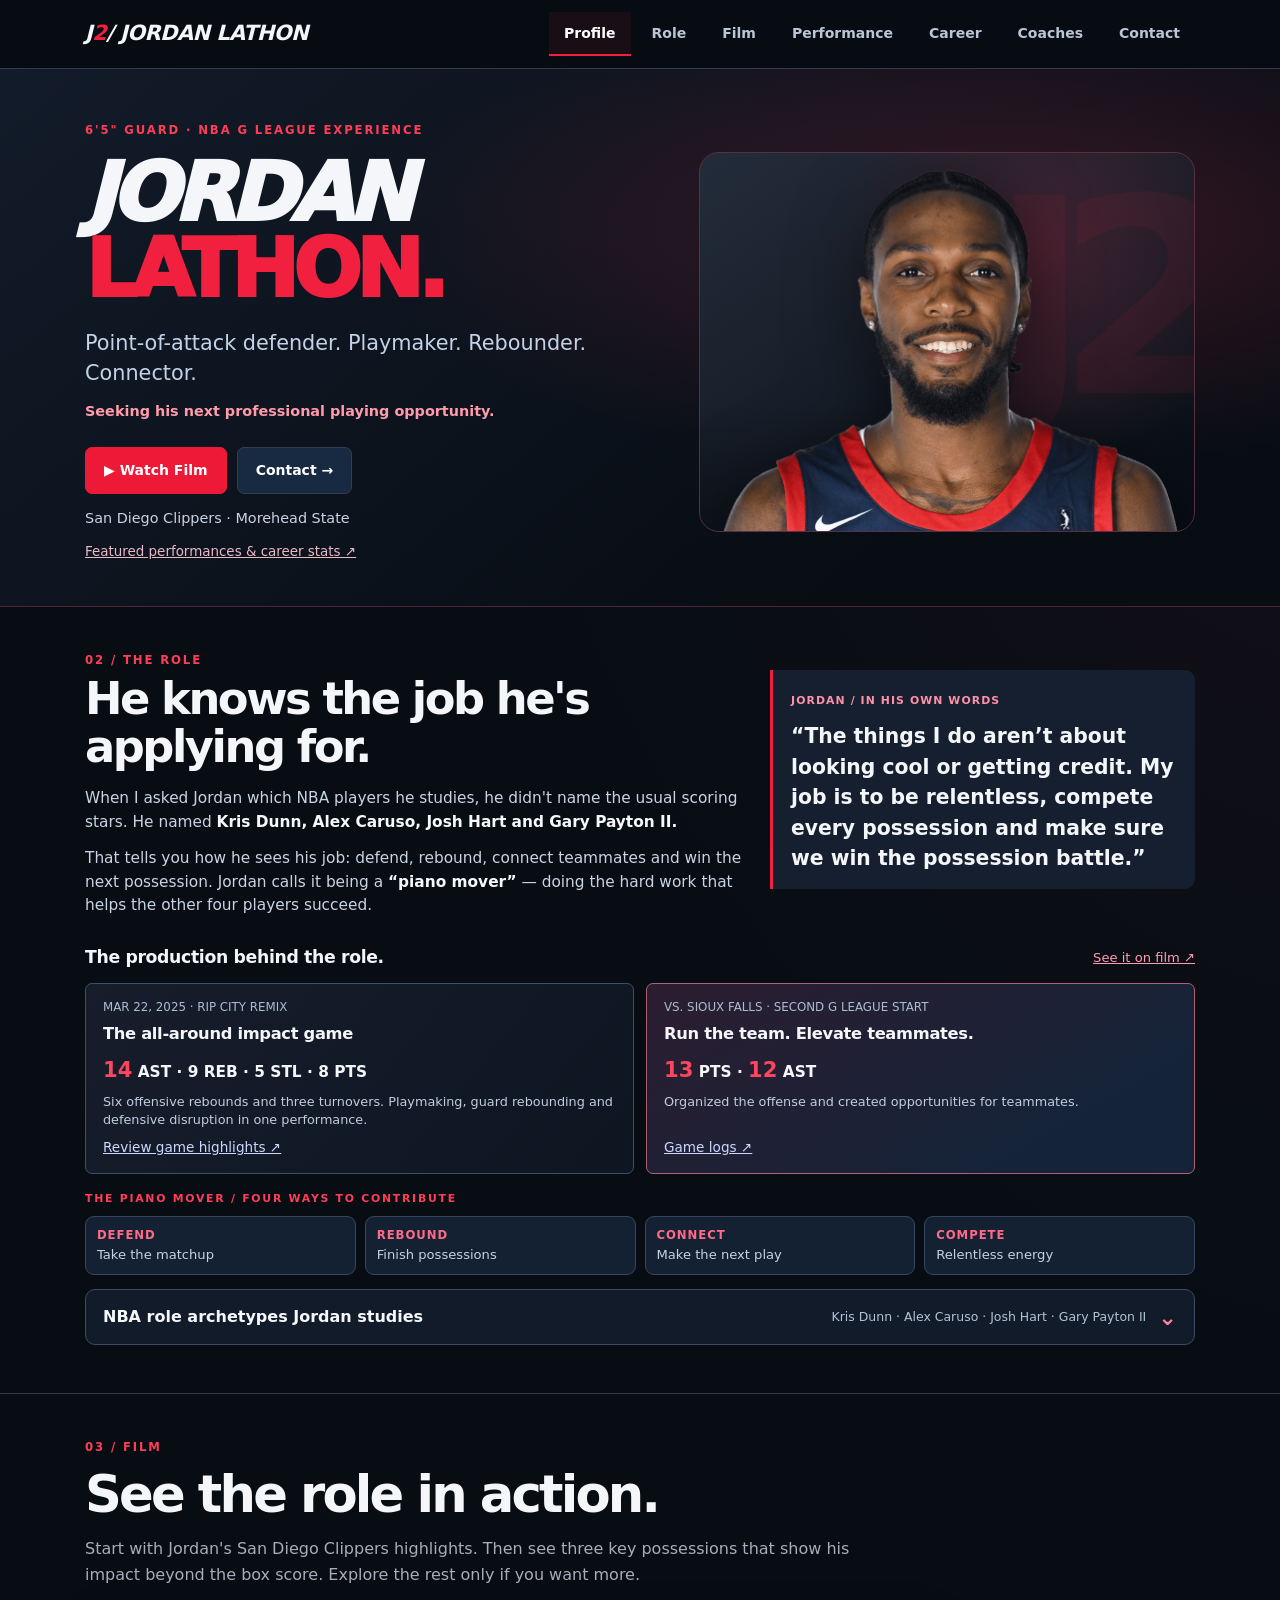
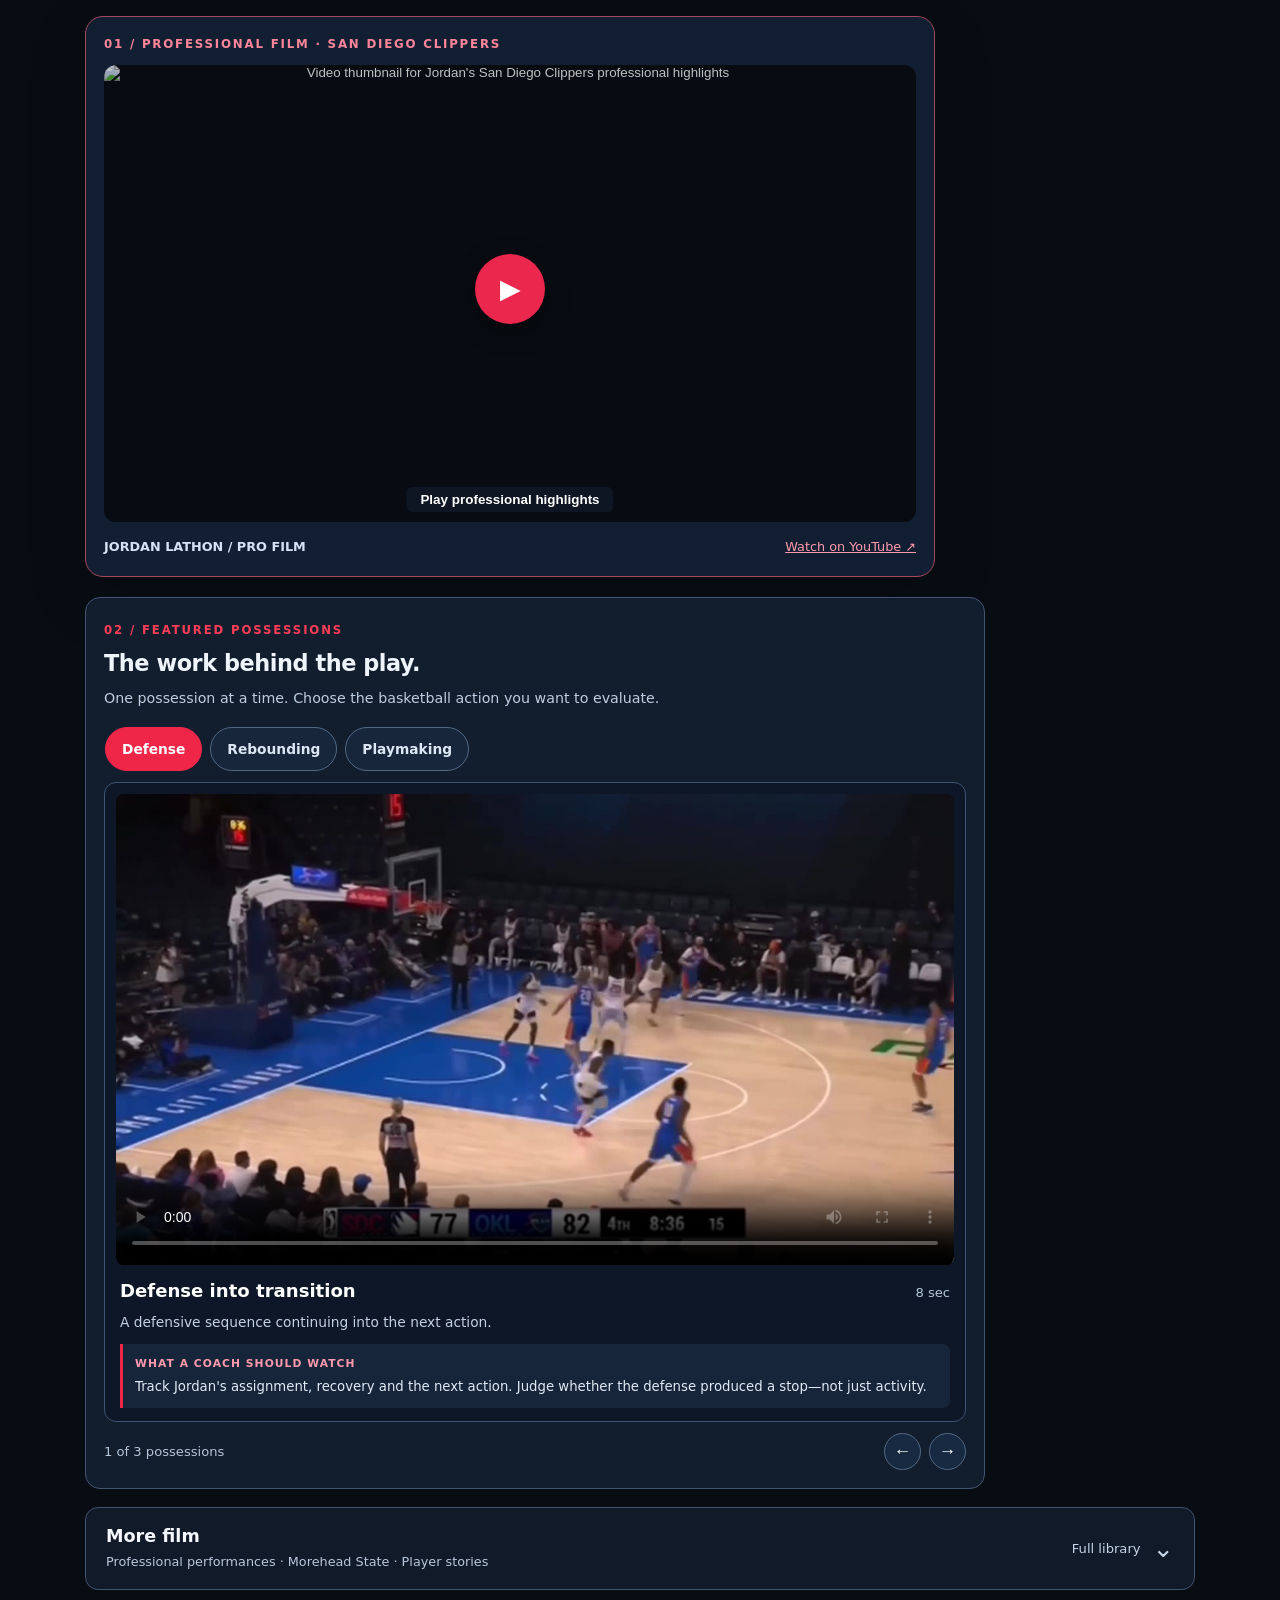
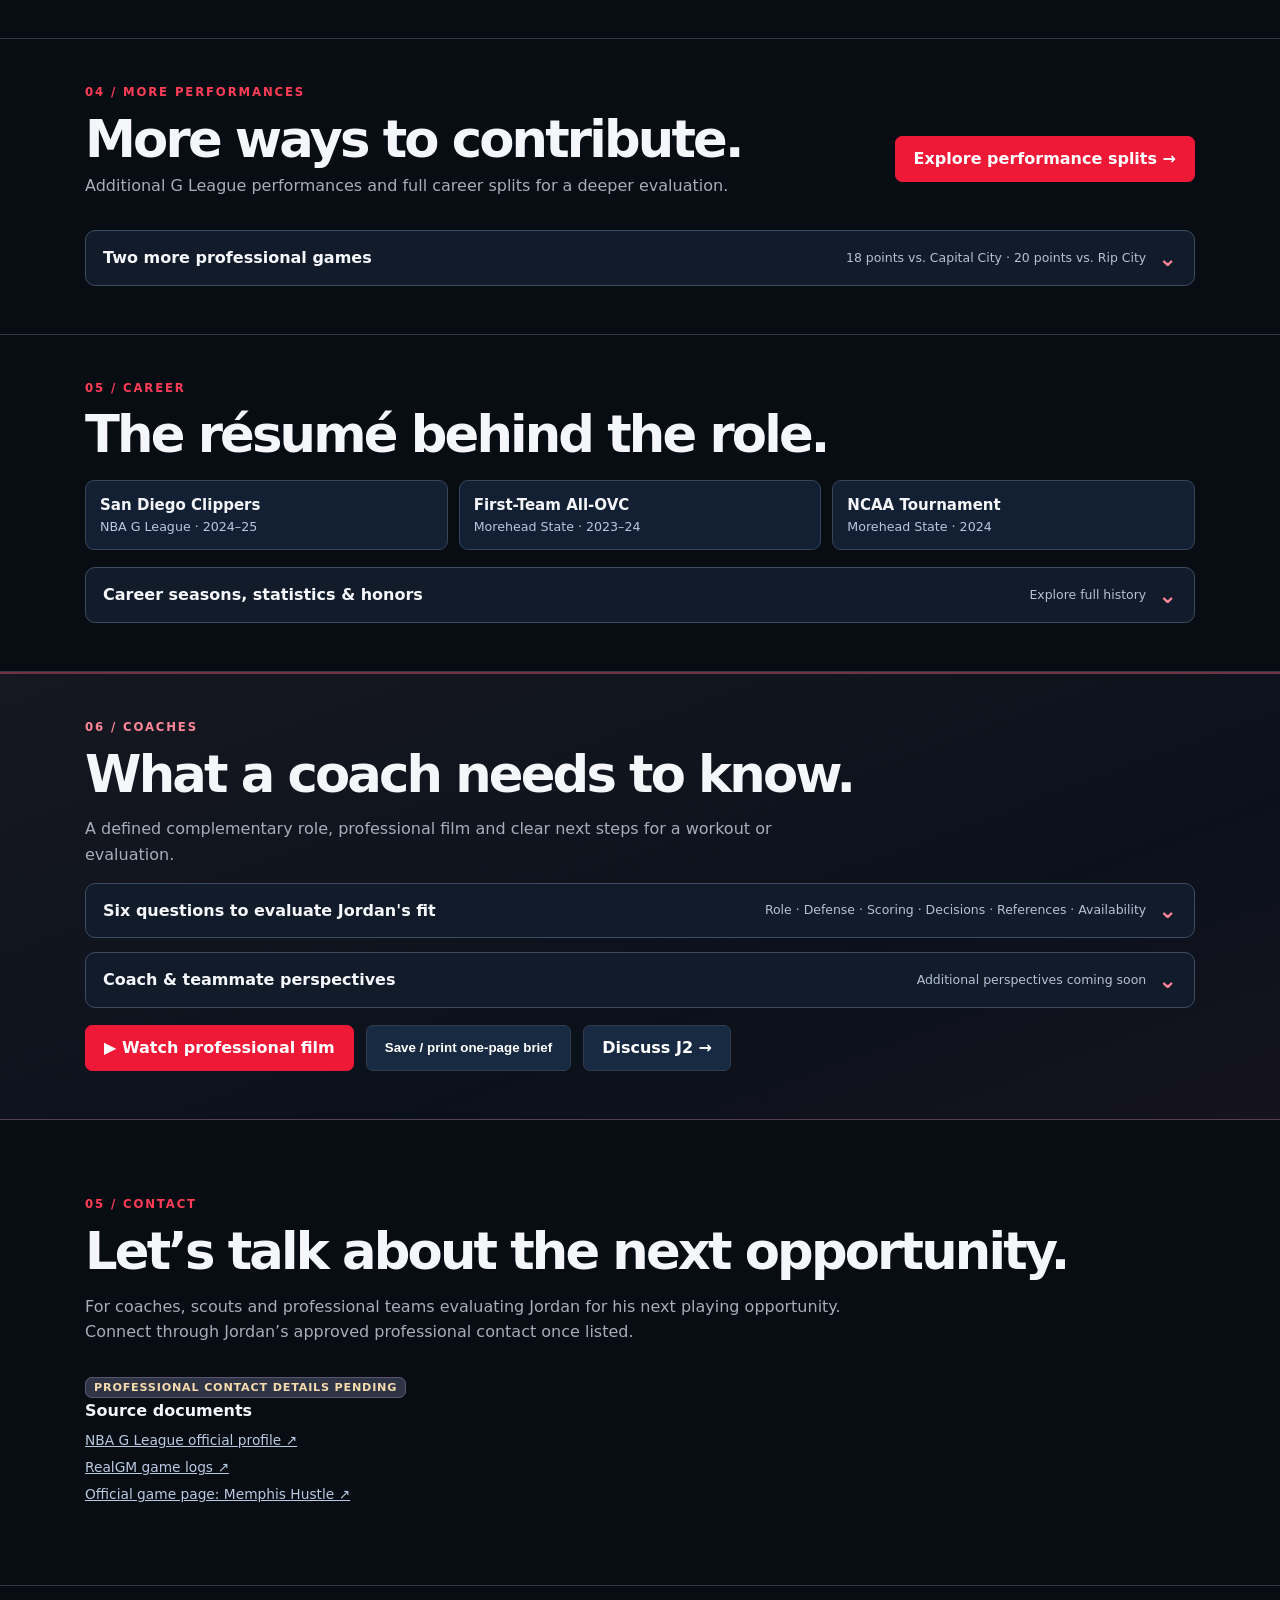
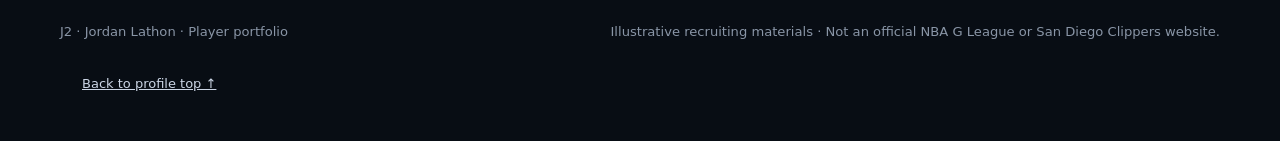
==== commit ae9d73e0: "Replace vertically stacked possession videos with skill-filtered single-video scouting carousel" ====
--- a/index.html
+++ b/index.html
@@ -347,7 +347,35 @@
 @media(max-width:760px){#film .j2LakersGrid{grid-template-columns:repeat(2,minmax(0,1fr))}#film .j2LakersHeading{flex-direction:column;gap:8px}}
 @media(max-width:470px){#film .j2LakersGrid{grid-template-columns:1fr}}
 </style>
-</head>
+<style>
+/* One-video scouting selector — mobile first, full film remains collapsed below. */
+#film .j2FilmSelector{max-width:900px;padding:18px;margin:20px 0 18px}
+#film .j2FilmSelector[hidden]{display:block!important}
+#film .j2FilmSkillNav{display:flex;gap:8px;overflow-x:auto;scrollbar-width:thin;padding:2px 1px 11px;-webkit-overflow-scrolling:touch;scroll-snap-type:x proximity}
+#film .j2FilmSkill{scroll-snap-align:start;flex:0 0 auto;border-radius:999px;border:1px solid #526985;background:#17263a;color:#dce7f6;font:inherit;font-size:.86rem;font-weight:700;padding:10px 16px;cursor:pointer}
+#film .j2FilmSkill.is-active,#film .j2FilmSkill[aria-pressed="true"]{background:#f02649;color:#fff;border-color:#f02649}
+#film .j2FilmSkill:focus-visible,#film .j2FilmArrows button:focus-visible{outline:3px solid #ffc3ce;outline-offset:3px}
+#film .j2FilmFeature{background:#0d1727;border:1px solid #3f5470;border-radius:12px;padding:11px;overflow:hidden}
+#film .j2FilmFeature video{display:block;width:100%;aspect-ratio:16/9;object-fit:contain;background:#070e19;border-radius:8px}
+#film .j2FilmFeatureCopy{padding:12px 4px 2px}
+#film .j2FilmFeatureTitle{display:flex;justify-content:space-between;align-items:baseline;gap:10px}
+#film .j2FilmFeatureTitle strong{font-size:1.13rem;color:#fff}
+#film .j2FilmFeatureTitle span{white-space:nowrap;color:#b6c6d9;font-size:.82rem}
+#film .j2FilmFeatureCopy>p{color:#c5d2e3;font-size:.86rem;line-height:1.45;margin:7px 0 11px}
+#film .j2FilmCoachNote{background:#16253a;border-left:3px solid #f02649;border-radius:0 7px 7px 0;padding:11px 12px}
+#film .j2FilmCoachNote>span{display:block;font-size:.67rem;letter-spacing:.1em;font-weight:800;color:#ff9aad}
+#film .j2FilmCoachNote p{color:#e1eaf6;font-size:.83rem;line-height:1.48;margin:5px 0 0}
+#film .j2FilmSelectorFooter{display:flex;align-items:center;justify-content:space-between;gap:16px;margin-top:11px;color:#b5c5d9;font-size:.82rem}
+#film .j2FilmArrows{display:flex;gap:8px}
+#film .j2FilmArrows button{width:37px;height:37px;border-radius:50%;border:1px solid #526985;background:#182a41;color:#fff;font-size:1.1rem;cursor:pointer}
+#film .j2FilmProExtras{border:1px solid #3e516b;border-radius:10px;margin-bottom:17px;background:#0d1829}
+#film .j2FilmProExtras summary{list-style:none;display:flex;align-items:center;justify-content:space-between;padding:14px 16px;cursor:pointer;font-weight:750;color:#f0f5fc}
+#film .j2FilmProExtras summary::-webkit-details-marker{display:none}
+#film .j2FilmProExtras summary span{font-weight:400;color:#aebed2;font-size:.79rem}
+#film .j2FilmProExtrasGrid{display:grid;grid-template-columns:repeat(2,minmax(0,1fr));gap:12px;padding:0 12px 12px}
+#film .j2FilmProExtrasGrid .j2PossessionItem video{width:100%;aspect-ratio:16/9}
+@media(max-width:700px){#film .j2FilmSelector{padding:12px}#film .j2FilmSkillNav{gap:7px}#film .j2FilmSkill{font-size:.81rem;padding:9px 13px}#film .j2FilmFeature{padding:8px}#film .j2FilmFeatureCopy{padding:10px 4px 1px}#film .j2FilmProExtrasGrid{grid-template-columns:1fr}}
+</style></head>
 <body>
 <a class="skipLink" href="#main-content">Skip to content</a><header class="siteHeader"><div class="siteNavWrap"><a href="./index.html#profile" class="siteBrand" aria-label="Jordan Lathon player profile">J<span>2</span><span class="brandName"> / JORDAN LATHON</span></a><nav class="siteLinks" aria-label="Primary navigation; swipe horizontally for more sections"><a data-section="profile" href="./index.html#profile">Profile</a><a data-section="role" href="./index.html#role">Role</a><a data-section="film" href="./index.html#film">Film</a><a href="./performance.html">Performance</a><a data-section="dossier" href="./index.html#dossier">Career</a><a data-section="coaches" href="./index.html#coaches">Coaches</a><a data-section="contact" href="./index.html#contact">Contact</a></nav></div></header>
 <main id="main-content">
@@ -398,16 +426,29 @@
 <div class="videoStage" data-video-id="m62vAp3bOlc"><button class="videoLaunch" type="button" aria-label="Play Jordan Lathon San Diego Clippers season highlights"><img src="https://img.youtube.com/vi/m62vAp3bOlc/hqdefault.jpg" alt="Video thumbnail for Jordan's San Diego Clippers professional highlights" loading="lazy"><span class="playEmblem" aria-hidden="true">▶</span><span class="launchLabel">Play professional highlights</span></button></div>
 <div class="identityFilmFooter"><strong>JORDAN LATHON / PRO FILM</strong><a href="https://www.youtube.com/watch?v=m62vAp3bOlc" target="_blank" rel="noopener">Watch on YouTube ↗</a></div></div>
 </div>
-<div class="j2PossessionCollection" id="possession-clips" hidden>
-<div class="j2PossessionHeading"><span class="eyebrow">02 / Featured possessions</span><h3>The work behind the play.</h3><p>Three short sequences from Jordan's professional film. Watch the effort, decisions and continuation — not just the result.</p></div>
-<div class="j2PossessionGrid">
-<article class="j2PossessionItem"><video controls preload="none" playsinline poster="./media/possessions/B_OKC_defensive_to_transition.jpg" aria-label="Jordan Lathon defensive to transition possession"><source src="./media/possessions/B_OKC_defensive_to_transition.mp4" type="video/mp4"></video><strong>Defense into transition</strong><p>8 seconds · Follow the defensive sequence into the next action.</p></article>
-<article class="j2PossessionItem"><video controls preload="none" playsinline poster="./media/possessions/Jordan_Lathon_possession_first_V3.jpg" aria-label="Jordan Lathon possession-first review reel"><source src="./media/possessions/Jordan_Lathon_possession_first_V3.mp4" type="video/mp4"></video><strong>Possession-first defense</strong><p>16 seconds · Stay engaged from the setup through the next action.</p></article>
-<article class="j2PossessionItem"><video controls preload="none" playsinline poster="./media/possessions/A_full_halfcourt_action.jpg" aria-label="Jordan Lathon full half-court action"><source src="./media/possessions/A_full_halfcourt_action.mp4" type="video/mp4"></video><strong>Full half-court possession</strong><p>9 seconds · Watch the complete offensive sequence.</p></article>
-</div></div><details class="filmLibrary j2FilmArchive" id="film-library">
+<div class="j2PossessionCollection j2FilmSelector" id="possession-clips" aria-labelledby="j2FilmSelectorHeading">
+<div class="j2PossessionHeading"><span class="eyebrow">02 / Featured possessions</span><h3 id="j2FilmSelectorHeading">The work behind the play.</h3><p>One possession at a time. Choose the basketball action you want to evaluate.</p></div>
+<div class="j2FilmSkillNav" role="group" aria-label="Filter featured possessions by basketball skill">
+<button type="button" class="j2FilmSkill is-active" data-skill="defense" aria-pressed="true">Defense</button>
+<button type="button" class="j2FilmSkill" data-skill="rebounding" aria-pressed="false">Rebounding</button>
+<button type="button" class="j2FilmSkill" data-skill="playmaking" aria-pressed="false">Playmaking</button>
+</div>
+<div class="j2FilmFeature" id="j2FilmFeature" aria-label="Selected basketball possession">
+<video id="j2FilmPlayer" controls playsinline preload="metadata" poster="./media/possessions/B_OKC_defensive_to_transition.jpg" aria-label="Jordan Lathon: Defense into transition"><source id="j2FilmPlayerSource" src="./media/possessions/B_OKC_defensive_to_transition.mp4" type="video/mp4">Your browser does not support HTML5 video.</video>
+<div class="j2FilmFeatureCopy" aria-live="polite">
+<div class="j2FilmFeatureTitle"><strong id="j2FilmSelectedTitle">Defense into transition</strong><span id="j2FilmSelectedDuration">8 sec</span></div>
+<p id="j2FilmSelectedNote">A defensive sequence continuing into the next action.</p>
+<div class="j2FilmCoachNote"><span>WHAT A COACH SHOULD WATCH</span><p id="j2FilmSelectedQuestion">Track Jordan's assignment, recovery and the next action. Judge whether the defense produced a stop—not just activity.</p></div>
+</div>
+</div>
+<div class="j2FilmSelectorFooter"><span id="j2FilmCounter" aria-live="polite">1 of 3 possessions</span><div class="j2FilmArrows"><button type="button" id="j2FilmPrev" aria-label="Previous featured possession">←</button><button type="button" id="j2FilmNext" aria-label="Next featured possession">→</button></div></div>
+</div><details class="filmLibrary j2FilmArchive" id="film-library">
 <summary class="j2FilmArchiveToggle"><span class="j2FilmArchiveToggleText"><strong>More film</strong><small>Professional performances · Morehead State · Player stories</small></span><span class="j2FilmArchiveRight">Full library <span class="j2FilmArchiveChevron" aria-hidden="true">⌄</span></span></summary>
-<div class="j2FilmArchiveBody"><p class="j2FilmArchiveIntro">More game footage, college highlights and player stories. The featured Clippers season film is above.</p>
-<div class="filmList newSourceGrid"><article class="newSource" data-film-type="pro"><div class="newSourceContent"><span class="placeholderLabel">X POST · MARCH 22, 2025</span><h3>BonesGotBizzy · 14 Assists / 9 Rebounds</h3><p>Jordan's March 22, 2025 performance against Rip City Remix: 8 points, 9 rebounds, 14 assists, five steals per the post and RealGM. Role reference: playmaking and possession impact.</p><a href="https://x.com/BonesGotBizzy/status/1903627969169330440" class="button" rel="noopener" target="_blank">Open original X post ↗</a></div></article><article class="newSource" data-film-type="college" id="film-college"><div class="videoStage" data-video-id="amvqpgRJPng"><button class="videoLaunch" type="button" aria-label="Play Morehead State · 2023–24 Highlights here"><img loading="lazy" decoding="async" src="https://img.youtube.com/vi/amvqpgRJPng/hqdefault.jpg" alt=""><span class="playEmblem" aria-hidden="true">▶</span><span class="launchLabel">Play here</span></button></div><div class="newSourceContent"><span class="placeholderLabel">COLLEGE · 2023–24</span><h3>Morehead State · 2023–24 Highlights</h3><p>Jordan's Morehead State senior-season highlight compilation. Supports evaluation of complementary offense and versatility, with college-level context.</p><a href="https://www.youtube.com/watch?v=amvqpgRJPng" target="_blank" rel="noopener" class="button">Open original video ↗</a></div></article><article class="newSource" data-film-type="college"><div class="videoStage" data-video-id="5TZi2vwgmm0"><button class="videoLaunch" type="button" aria-label="Play Morehead State vs Indiana · 30-Point Game here"><img loading="lazy" decoding="async" src="https://img.youtube.com/vi/5TZi2vwgmm0/hqdefault.jpg" alt=""><span class="playEmblem" aria-hidden="true">▶</span><span class="launchLabel">Play here</span></button></div><div class="newSourceContent"><span class="placeholderLabel">COLLEGE · DEC 2023</span><h3>Morehead State vs Indiana · 30-Point Game</h3><p>Highlights from Morehead State's 69–68 loss at Indiana, when Jordan scored 30 points. A look at Jordan’s ability to score against Big Ten competition.</p><a href="https://www.youtube.com/watch?v=5TZi2vwgmm0" target="_blank" rel="noopener" class="button">Open original video ↗</a></div></article><article class="newSource" data-film-type="college"><div class="videoStage" data-video-id="4g7R6yFFezo"><button class="videoLaunch" type="button" aria-label="Play College Film · Skill Breakdown here"><img loading="lazy" decoding="async" src="https://img.youtube.com/vi/4g7R6yFFezo/hqdefault.jpg" alt=""><span class="playEmblem" aria-hidden="true">▶</span><span class="launchLabel">Play here</span></button></div><div class="newSourceContent"><span class="placeholderLabel">COLLEGE · SKILL BREAKDOWN</span><h3>College Film · Skill Breakdown</h3><p>The supplied screenshot highlights ball handling, perimeter shooting, offensive rebounding and finishing. Watch the original clip for ball handling, perimeter shooting, rebounding and finishing.</p><a href="https://www.youtube.com/watch?v=4g7R6yFFezo" target="_blank" rel="noopener" class="button">Open original video ↗</a></div></article><article class="newSource" data-film-type="college"><div class="videoStage" data-video-id="ixoq7ZEQAsw"><button class="videoLaunch" type="button" aria-label="Play College Film · Additional Highlights here"><img loading="lazy" decoding="async" src="https://img.youtube.com/vi/ixoq7ZEQAsw/hqdefault.jpg" alt=""><span class="playEmblem" aria-hidden="true">▶</span><span class="launchLabel">Play here</span></button></div><div class="newSourceContent"><span class="placeholderLabel">COLLEGE · ADDITIONAL COLLEGE FILM</span><h3>College Film · Additional Highlights</h3><p>Linked to the additional college footage you identified in screenshots 4 and 5. Additional college footage from Jordan’s playing career.</p><a href="https://www.youtube.com/watch?v=ixoq7ZEQAsw" target="_blank" rel="noopener" class="button">Open original video ↗</a></div></article><article class="newSource" data-film-type="college"><div class="videoStage" data-video-id="9F-DdEbAo8g"><button class="videoLaunch" type="button" aria-label="Play UTEP · Game-Winning Shot vs Rice here"><img loading="lazy" decoding="async" src="https://img.youtube.com/vi/9F-DdEbAo8g/hqdefault.jpg" alt=""><span class="playEmblem" aria-hidden="true">▶</span><span class="launchLabel">Play here</span></button></div><div class="newSourceContent"><span class="placeholderLabel">COLLEGE · JAN 2019</span><h3>UTEP · Game-Winning Shot vs Rice</h3><p>Verified video title: Jordan hit the buzzer-beating baseline jumper as UTEP beat Rice 65–64. Historical clutch-scoring example.</p><a href="https://www.youtube.com/watch?v=9F-DdEbAo8g" target="_blank" rel="noopener" class="button">Open original video ↗</a></div></article><article class="newSource" data-film-type="story"><div class="videoStage" data-video-id="T-cc-HwPnwE"><button class="videoLaunch" type="button" aria-label="Play Morehead State · Senior Year Reflections here"><img loading="lazy" decoding="async" src="https://img.youtube.com/vi/T-cc-HwPnwE/hqdefault.jpg" alt=""><span class="playEmblem" aria-hidden="true">▶</span><span class="launchLabel">Play here</span></button></div><div class="newSourceContent"><span class="placeholderLabel">PLAYER STORY · MOREHEAD STATE</span><h3>Morehead State · Senior Year Reflections</h3><p>Jordan and a college coach reflect on his senior-year journey, development and time with the Eagles. A window into his competitive mentality, team-first attitude and development.</p><a href="https://www.youtube.com/watch?v=T-cc-HwPnwE" target="_blank" rel="noopener" class="button">Open original video ↗</a></div></article><article class="newSource" data-film-type="pro"><div class="newSourceContent"><span class="placeholderLabel">X POST · TEAM RECAP</span><h3>San Diego Clippers · Season Recap</h3><p>Team-authored recap celebrating Jordan's first San Diego season, referencing a team-high 14 assists and a double-double. Some footage may overlap with other entries.</p><a href="https://x.com/sandiego_clips/status/1913291525724811512" class="button" rel="noopener" target="_blank">Open original X post ↗</a></div></article></div><section class="j2LakersLibrary" id="film-lakers" hidden aria-label="Jordan Lathon Lakers exhibition possession film"><div class="j2LakersHeading"><div><span class="eyebrow">LAKERS EXHIBITION / #32 IN WHITE</span><h3>Jordan's Lakers exhibition possessions.</h3><p>Short clips organized by basketball action. All footage features Jordan Lathon.</p></div><span class="j2LakersCount" id="j2LakersCount">9 possession clips</span></div><div class="j2LakersCategory"><h4>Defense &amp; competitive plays</h4><div class="j2LakersGrid"><article class="j2LakersClip" data-lakers-src="./media/lakers-exhibition/defense-paint-baseline.mp4" hidden><video controls playsinline preload="none" aria-label="Jordan Lathon Lakers exhibition: Paint and baseline defense"><source src="./media/lakers-exhibition/defense-paint-baseline.mp4" type="video/mp4"></video><div class="j2LakersClipMeta"><strong>Paint and baseline defense</strong><span>5.4s</span></div></article><article class="j2LakersClip" data-lakers-src="./media/lakers-exhibition/defense-interior-effort.mp4" hidden><video controls playsinline preload="none" aria-label="Jordan Lathon Lakers exhibition: Interior effort and second action"><source src="./media/lakers-exhibition/defense-interior-effort.mp4" type="video/mp4"></video><div class="j2LakersClipMeta"><strong>Interior effort and second action</strong><span>18.2s</span></div></article><article class="j2LakersClip" data-lakers-src="./media/lakers-exhibition/defense-point-of-attack.mp4" hidden><video controls playsinline preload="none" aria-label="Jordan Lathon Lakers exhibition: Point-of-attack pressure"><source src="./media/lakers-exhibition/defense-point-of-attack.mp4" type="video/mp4"></video><div class="j2LakersClipMeta"><strong>Point-of-attack pressure</strong><span>11.4s</span></div></article></div></div><div class="j2LakersCategory"><h4>Offensive connection</h4><div class="j2LakersGrid"><article class="j2LakersClip" data-lakers-src="./media/lakers-exhibition/offense-halfcourt-movement.mp4" hidden><video controls playsinline preload="none" aria-label="Jordan Lathon Lakers exhibition: Half-court movement"><source src="./media/lakers-exhibition/offense-halfcourt-movement.mp4" type="video/mp4"></video><div class="j2LakersClipMeta"><strong>Half-court movement</strong><span>10.0s</span></div></article><article class="j2LakersClip" data-lakers-src="./media/lakers-exhibition/offense-spacing-passing.mp4" hidden><video controls playsinline preload="none" aria-label="Jordan Lathon Lakers exhibition: Spacing and passing"><source src="./media/lakers-exhibition/offense-spacing-passing.mp4" type="video/mp4"></video><div class="j2LakersClipMeta"><strong>Spacing and passing</strong><span>10.8s</span></div></article><article class="j2LakersClip" data-lakers-src="./media/lakers-exhibition/offense-extended-possession.mp4" hidden><video controls playsinline preload="none" aria-label="Jordan Lathon Lakers exhibition: Extended possession"><source src="./media/lakers-exhibition/offense-extended-possession.mp4" type="video/mp4"></video><div class="j2LakersClipMeta"><strong>Extended possession</strong><span>13.2s</span></div></article></div></div><div class="j2LakersCategory"><h4>Hustle and offensive rebounding</h4><div class="j2LakersGrid"><article class="j2LakersClip" data-lakers-src="./media/lakers-exhibition/transition-open-floor.mp4" hidden><video controls playsinline preload="none" aria-label="Jordan Lathon Lakers exhibition: Hustle and offensive rebound"><source src="./media/lakers-exhibition/transition-open-floor.mp4" type="video/mp4"></video><div class="j2LakersClipMeta"><strong>Hustle and offensive rebound</strong><span>8.7s</span></div></article></div></div><div class="j2LakersCategory"><h4>Transition and movement</h4><div class="j2LakersGrid"><article class="j2LakersClip" data-lakers-src="./media/lakers-exhibition/transition-to-halfcourt.mp4" hidden><video controls playsinline preload="none" aria-label="Jordan Lathon Lakers exhibition: Transition into half-court"><source src="./media/lakers-exhibition/transition-to-halfcourt.mp4" type="video/mp4"></video><div class="j2LakersClipMeta"><strong>Transition into half-court</strong><span>16.8s</span></div></article></div></div><div class="j2LakersCategory"><h4>Perimeter shooting</h4><div class="j2LakersGrid"><article class="j2LakersClip" data-lakers-src="./media/lakers-exhibition/perimeter-shooting.mp4" hidden><video controls playsinline preload="none" aria-label="Jordan Lathon Lakers exhibition: Perimeter catch-and-shoot"><source src="./media/lakers-exhibition/perimeter-shooting.mp4" type="video/mp4"></video><div class="j2LakersClipMeta"><strong>Perimeter catch-and-shoot</strong><span>2.0s</span></div></article></div></div></section><p class="filmFooter">More film and full-game context available through the original publishers. <a href="https://gleague.nba.com/player/1642584/jordan-lathon" target="_blank" rel="noopener">G League profile ↗</a></p></div></details></div></section>
+<div class="j2FilmArchiveBody"><details class="j2FilmProExtras"><summary>Additional professional possession film <span>2 videos</span></summary><div class="j2FilmProExtrasGrid">
+<article class="j2PossessionItem"><video controls preload="none" playsinline poster="./media/possessions/Jordan_Lathon_possession_first_V3.jpg" aria-label="Jordan Lathon 16-second possession-first reel"><source src="./media/possessions/Jordan_Lathon_possession_first_V3.mp4" type="video/mp4"></video><strong>Possession-first reel</strong><p>16 seconds · Additional San Diego professional film for closer review.</p></article>
+<article class="j2PossessionItem"><video controls preload="none" playsinline poster="./media/possessions/A_full_halfcourt_action.jpg" aria-label="Jordan Lathon nine-second full half-court action"><source src="./media/possessions/A_full_halfcourt_action.mp4" type="video/mp4"></video><strong>Full half-court action</strong><p>9 seconds · Complete offensive sequence for a coach-led breakdown.</p></article>
+</div></details><p class="j2FilmArchiveIntro">More game footage, college highlights and player stories. The featured Clippers season film is above.</p>
+<div class="filmList newSourceGrid"><article class="newSource" data-film-type="college" id="film-college"><div class="videoStage" data-video-id="amvqpgRJPng"><button class="videoLaunch" type="button" aria-label="Play Morehead State · 2023–24 Highlights here"><img loading="lazy" decoding="async" src="https://img.youtube.com/vi/amvqpgRJPng/hqdefault.jpg" alt=""><span class="playEmblem" aria-hidden="true">▶</span><span class="launchLabel">Play here</span></button></div><div class="newSourceContent"><span class="placeholderLabel">COLLEGE · 2023–24</span><h3>Morehead State · 2023–24 Highlights</h3><p>Jordan's Morehead State senior-season highlight compilation. Supports evaluation of complementary offense and versatility, with college-level context.</p><a href="https://www.youtube.com/watch?v=amvqpgRJPng" target="_blank" rel="noopener" class="button">Open original video ↗</a></div></article><article class="newSource" data-film-type="college"><div class="videoStage" data-video-id="5TZi2vwgmm0"><button class="videoLaunch" type="button" aria-label="Play Morehead State vs Indiana · 30-Point Game here"><img loading="lazy" decoding="async" src="https://img.youtube.com/vi/5TZi2vwgmm0/hqdefault.jpg" alt=""><span class="playEmblem" aria-hidden="true">▶</span><span class="launchLabel">Play here</span></button></div><div class="newSourceContent"><span class="placeholderLabel">COLLEGE · DEC 2023</span><h3>Morehead State vs Indiana · 30-Point Game</h3><p>Highlights from Morehead State's 69–68 loss at Indiana, when Jordan scored 30 points. A look at Jordan’s ability to score against Big Ten competition.</p><a href="https://www.youtube.com/watch?v=5TZi2vwgmm0" target="_blank" rel="noopener" class="button">Open original video ↗</a></div></article><article class="newSource" data-film-type="college"><div class="videoStage" data-video-id="ixoq7ZEQAsw"><button class="videoLaunch" type="button" aria-label="Play College Film · Additional Highlights here"><img loading="lazy" decoding="async" src="https://img.youtube.com/vi/ixoq7ZEQAsw/hqdefault.jpg" alt=""><span class="playEmblem" aria-hidden="true">▶</span><span class="launchLabel">Play here</span></button></div><div class="newSourceContent"><span class="placeholderLabel">COLLEGE · ADDITIONAL COLLEGE FILM</span><h3>College Film · Additional Highlights</h3><p>Linked to the additional college footage you identified in screenshots 4 and 5. Additional college footage from Jordan’s playing career.</p><a href="https://www.youtube.com/watch?v=ixoq7ZEQAsw" target="_blank" rel="noopener" class="button">Open original video ↗</a></div></article><article class="newSource" data-film-type="college"><div class="videoStage" data-video-id="9F-DdEbAo8g"><button class="videoLaunch" type="button" aria-label="Play UTEP · Game-Winning Shot vs Rice here"><img loading="lazy" decoding="async" src="https://img.youtube.com/vi/9F-DdEbAo8g/hqdefault.jpg" alt=""><span class="playEmblem" aria-hidden="true">▶</span><span class="launchLabel">Play here</span></button></div><div class="newSourceContent"><span class="placeholderLabel">COLLEGE · JAN 2019</span><h3>UTEP · Game-Winning Shot vs Rice</h3><p>Verified video title: Jordan hit the buzzer-beating baseline jumper as UTEP beat Rice 65–64. Historical clutch-scoring example.</p><a href="https://www.youtube.com/watch?v=9F-DdEbAo8g" target="_blank" rel="noopener" class="button">Open original video ↗</a></div></article><article class="newSource" data-film-type="story"><div class="videoStage" data-video-id="T-cc-HwPnwE"><button class="videoLaunch" type="button" aria-label="Play Morehead State · Senior Year Reflections here"><img loading="lazy" decoding="async" src="https://img.youtube.com/vi/T-cc-HwPnwE/hqdefault.jpg" alt=""><span class="playEmblem" aria-hidden="true">▶</span><span class="launchLabel">Play here</span></button></div><div class="newSourceContent"><span class="placeholderLabel">PLAYER STORY · MOREHEAD STATE</span><h3>Morehead State · Senior Year Reflections</h3><p>Jordan and a college coach reflect on his senior-year journey, development and time with the Eagles. A window into his competitive mentality, team-first attitude and development.</p><a href="https://www.youtube.com/watch?v=T-cc-HwPnwE" target="_blank" rel="noopener" class="button">Open original video ↗</a></div></article><article class="newSource" data-film-type="pro"><div class="newSourceContent"><span class="placeholderLabel">X POST · TEAM RECAP</span><h3>San Diego Clippers · Season Recap</h3><p>Team-authored recap celebrating Jordan's first San Diego season, referencing a team-high 14 assists and a double-double. Some footage may overlap with other entries.</p><a href="https://x.com/sandiego_clips/status/1913291525724811512" class="button" rel="noopener" target="_blank">Open original X post ↗</a></div></article></div><section class="j2LakersLibrary" id="film-lakers" hidden aria-label="Jordan Lathon Lakers exhibition possession film"><div class="j2LakersHeading"><div><span class="eyebrow">LAKERS EXHIBITION / #32 IN WHITE</span><h3>Jordan's Lakers exhibition possessions.</h3><p>Short clips organized by basketball action. All footage features Jordan Lathon.</p></div><span class="j2LakersCount" id="j2LakersCount">8 possession clips</span></div><div class="j2LakersCategory"><h4>Defense &amp; competitive plays</h4><div class="j2LakersGrid"><article class="j2LakersClip" data-lakers-src="./media/lakers-exhibition/defense-paint-baseline.mp4" hidden><video controls playsinline preload="none" aria-label="Jordan Lathon Lakers exhibition: Paint-side help and baseline contest"><source src="./media/lakers-exhibition/defense-paint-baseline.mp4" type="video/mp4"></video><div class="j2LakersClipMeta"><strong>Paint-side help and baseline contest</strong><span>5.4s</span></div></article><article class="j2LakersClip" data-lakers-src="./media/lakers-exhibition/defense-interior-effort.mp4" hidden><video controls playsinline preload="none" aria-label="Jordan Lathon Lakers exhibition: Interior loose-ball action and reset"><source src="./media/lakers-exhibition/defense-interior-effort.mp4" type="video/mp4"></video><div class="j2LakersClipMeta"><strong>Interior loose-ball action and reset</strong><span>18.2s</span></div></article><article class="j2LakersClip" data-lakers-src="./media/lakers-exhibition/defense-point-of-attack.mp4" hidden><video controls playsinline preload="none" aria-label="Jordan Lathon Lakers exhibition: Point-of-attack pressure"><source src="./media/lakers-exhibition/defense-point-of-attack.mp4" type="video/mp4"></video><div class="j2LakersClipMeta"><strong>Point-of-attack pressure</strong><span>11.4s</span></div></article></div></div><div class="j2LakersCategory"><h4>Offensive connection</h4><div class="j2LakersGrid"><article class="j2LakersClip" data-lakers-src="./media/lakers-exhibition/transition-to-halfcourt.mp4" hidden><video controls playsinline preload="none" aria-label="Jordan Lathon Lakers exhibition: Three-pointer, pump fake &amp; assist"><source src="./media/lakers-exhibition/transition-to-halfcourt.mp4" type="video/mp4"></video><div class="j2LakersClipMeta"><strong>Three-pointer, pump fake &amp; assist</strong><span>16.8s</span></div></article><article class="j2LakersClip" data-lakers-src="./media/lakers-exhibition/offense-halfcourt-movement.mp4" hidden><video controls playsinline preload="none" aria-label="Jordan Lathon Lakers exhibition: Half-court offensive possession"><source src="./media/lakers-exhibition/offense-halfcourt-movement.mp4" type="video/mp4"></video><div class="j2LakersClipMeta"><strong>Half-court offensive possession</strong><span>10.0s</span></div></article><article class="j2LakersClip" data-lakers-src="./media/lakers-exhibition/offense-spacing-passing.mp4" hidden><video controls playsinline preload="none" aria-label="Jordan Lathon Lakers exhibition: Half-court spacing and movement"><source src="./media/lakers-exhibition/offense-spacing-passing.mp4" type="video/mp4"></video><div class="j2LakersClipMeta"><strong>Half-court spacing and movement</strong><span>10.8s</span></div></article><article class="j2LakersClip" data-lakers-src="./media/lakers-exhibition/offense-extended-possession.mp4" hidden><video controls playsinline preload="none" aria-label="Jordan Lathon Lakers exhibition: Extended offensive possession"><source src="./media/lakers-exhibition/offense-extended-possession.mp4" type="video/mp4"></video><div class="j2LakersClipMeta"><strong>Extended offensive possession</strong><span>13.2s</span></div></article></div></div><div class="j2LakersCategory"><h4>Hustle and offensive rebounding</h4><div class="j2LakersGrid"><article class="j2LakersClip" data-lakers-src="./media/lakers-exhibition/transition-open-floor.mp4" hidden><video controls playsinline preload="none" aria-label="Jordan Lathon Lakers exhibition: Hustle and offensive rebound"><source src="./media/lakers-exhibition/transition-open-floor.mp4" type="video/mp4"></video><div class="j2LakersClipMeta"><strong>Hustle and offensive rebound</strong><span>8.7s</span></div></article></div></div><div class="j2LakersCategory"><h4>Transition and movement</h4><div class="j2LakersGrid"></div></div></section><p class="filmFooter">More film and full-game context available through the original publishers. <a href="https://gleague.nba.com/player/1642584/jordan-lathon" target="_blank" rel="noopener">G League profile ↗</a></p></div></details></div></section>
 <section class="section j2StreamlinedGames" id="games"><div class="wrap">
 <div class="eyebrow">04 / More performances</div>
 <div class="j2SectionCompactHead"><div><h2>More ways to contribute.</h2><p class="intro">Additional G League performances and full career splits for a deeper evaluation.</p></div><a class="button primary" href="./performance.html">Explore performance splits →</a></div>
@@ -546,7 +587,7 @@
   let total=0;
   for(const card of cards)if(!card.hidden)total++;
   library.hidden=total===0;
-  library.querySelector('#j2LakersCount').textContent=total+' of 9 possession clips';
+  library.querySelector('#j2LakersCount').textContent=total+' of 8 possession clips';
   library.querySelectorAll('.j2LakersCategory').forEach(group=>{
    group.hidden=![...group.querySelectorAll('.j2LakersClip')].some(card=>!card.hidden);
   });
@@ -556,5 +597,38 @@
   .then(apply);
 })();
 </script>
-</body></html>
-
+<script>
+/* Scout-first carousel: one player, three distinct possessions, no extra visible video stack. */
+(()=>{
+const root=document.getElementById('possession-clips');
+if(!root)return;
+const clips=[
+{skill:'defense',title:'Defense into transition',duration:'8 sec',src:'./media/possessions/B_OKC_defensive_to_transition.mp4',poster:'./media/possessions/B_OKC_defensive_to_transition.jpg',note:'A San Diego professional defensive sequence continuing into the next action.',question:'Track Jordan’s assignment, recovery and continuation. Does the possession show a meaningful defensive stop, or only activity?'},
+{skill:'rebounding',title:'Hustle and offensive rebound',duration:'8.7 sec',src:'./media/lakers-exhibition/transition-open-floor.mp4',poster:'',note:'Lakers exhibition: Jordan pursues an offensive rebound to extend the possession.',question:'Watch his positioning and pursuit. What extra chance does the rebound create? This is offensive rebounding, not evidence of a defensive box-out.'},
+{skill:'playmaking',title:'Three-pointer, pump fake and assist',duration:'16.8 sec',src:'./media/lakers-exhibition/transition-to-halfcourt.mp4',poster:'',note:'Lakers exhibition: a three-pointer followed by a pump fake and assist in the supplied sequence.',question:'Does the shooting threat change the defense, and is the subsequent pass a useful read for a teammate?'}
+];
+const player=document.getElementById('j2FilmPlayer'),source=document.getElementById('j2FilmPlayerSource'),buttons=[...root.querySelectorAll('[data-skill]')];
+let index=0;
+function show(next){
+index=(next+clips.length)%clips.length;
+const clip=clips[index];
+player.pause();source.src=clip.src;
+if(clip.poster)player.setAttribute('poster',clip.poster);else player.removeAttribute('poster');
+player.setAttribute('aria-label','Jordan Lathon: '+clip.title);player.load();
+document.getElementById('j2FilmSelectedTitle').textContent=clip.title;
+document.getElementById('j2FilmSelectedDuration').textContent=clip.duration;
+document.getElementById('j2FilmSelectedNote').textContent=clip.note;
+document.getElementById('j2FilmSelectedQuestion').textContent=clip.question;
+document.getElementById('j2FilmCounter').textContent=(index+1)+' of '+clips.length+' possessions';
+buttons.forEach(b=>{const active=b.dataset.skill===clip.skill;b.classList.toggle('is-active',active);b.setAttribute('aria-pressed',String(active));});
+}
+buttons.forEach(b=>b.addEventListener('click',()=>{const i=clips.findIndex(c=>c.skill===b.dataset.skill);if(i>=0)show(i)}));
+document.getElementById('j2FilmPrev').addEventListener('click',()=>show(index-1));
+document.getElementById('j2FilmNext').addEventListener('click',()=>show(index+1));
+let startX=null;
+const feature=document.getElementById('j2FilmFeature');
+feature.addEventListener('touchstart',e=>{if(e.target.closest('video'))return;startX=e.touches[0].clientX},{passive:true});
+feature.addEventListener('touchend',e=>{if(startX===null)return;const change=e.changedTouches[0].clientX-startX;startX=null;if(Math.abs(change)>55)show(index+(change<0?1:-1))},{passive:true});
+})();
+</script></body></html>
+
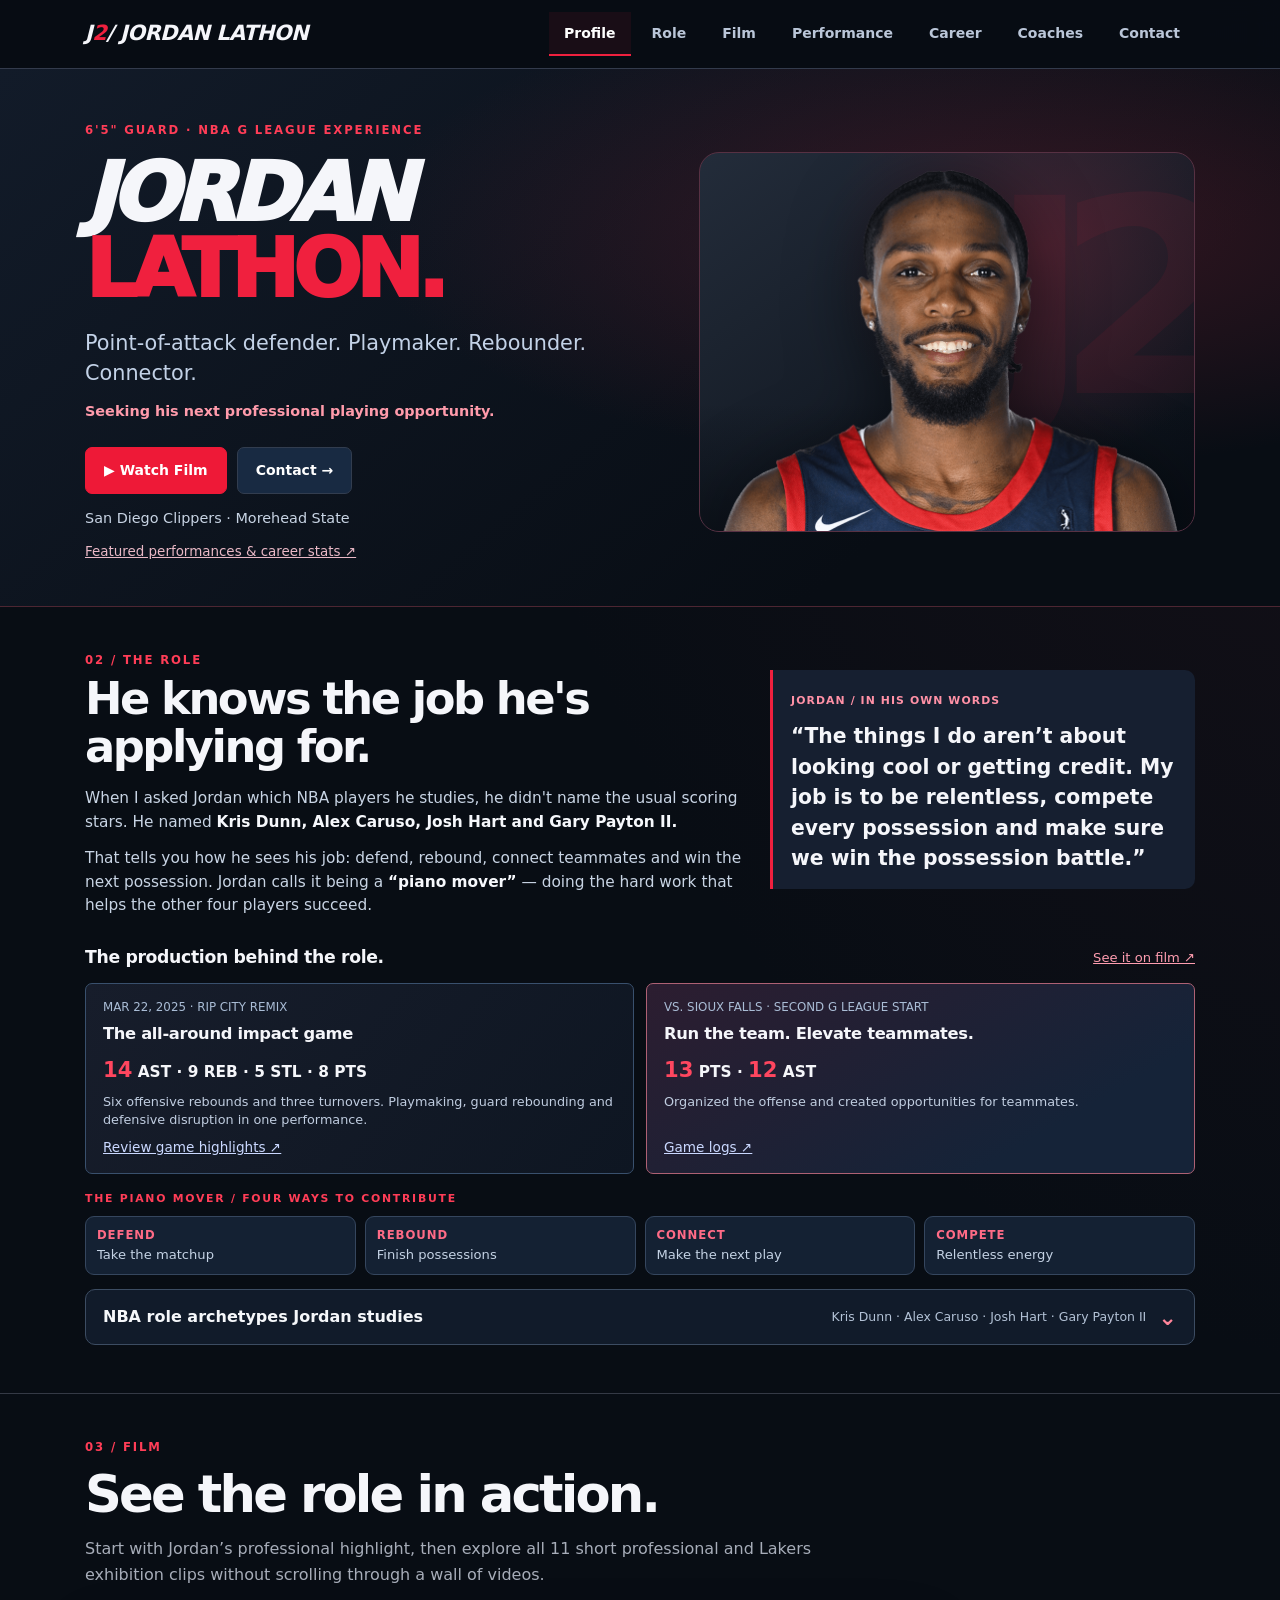
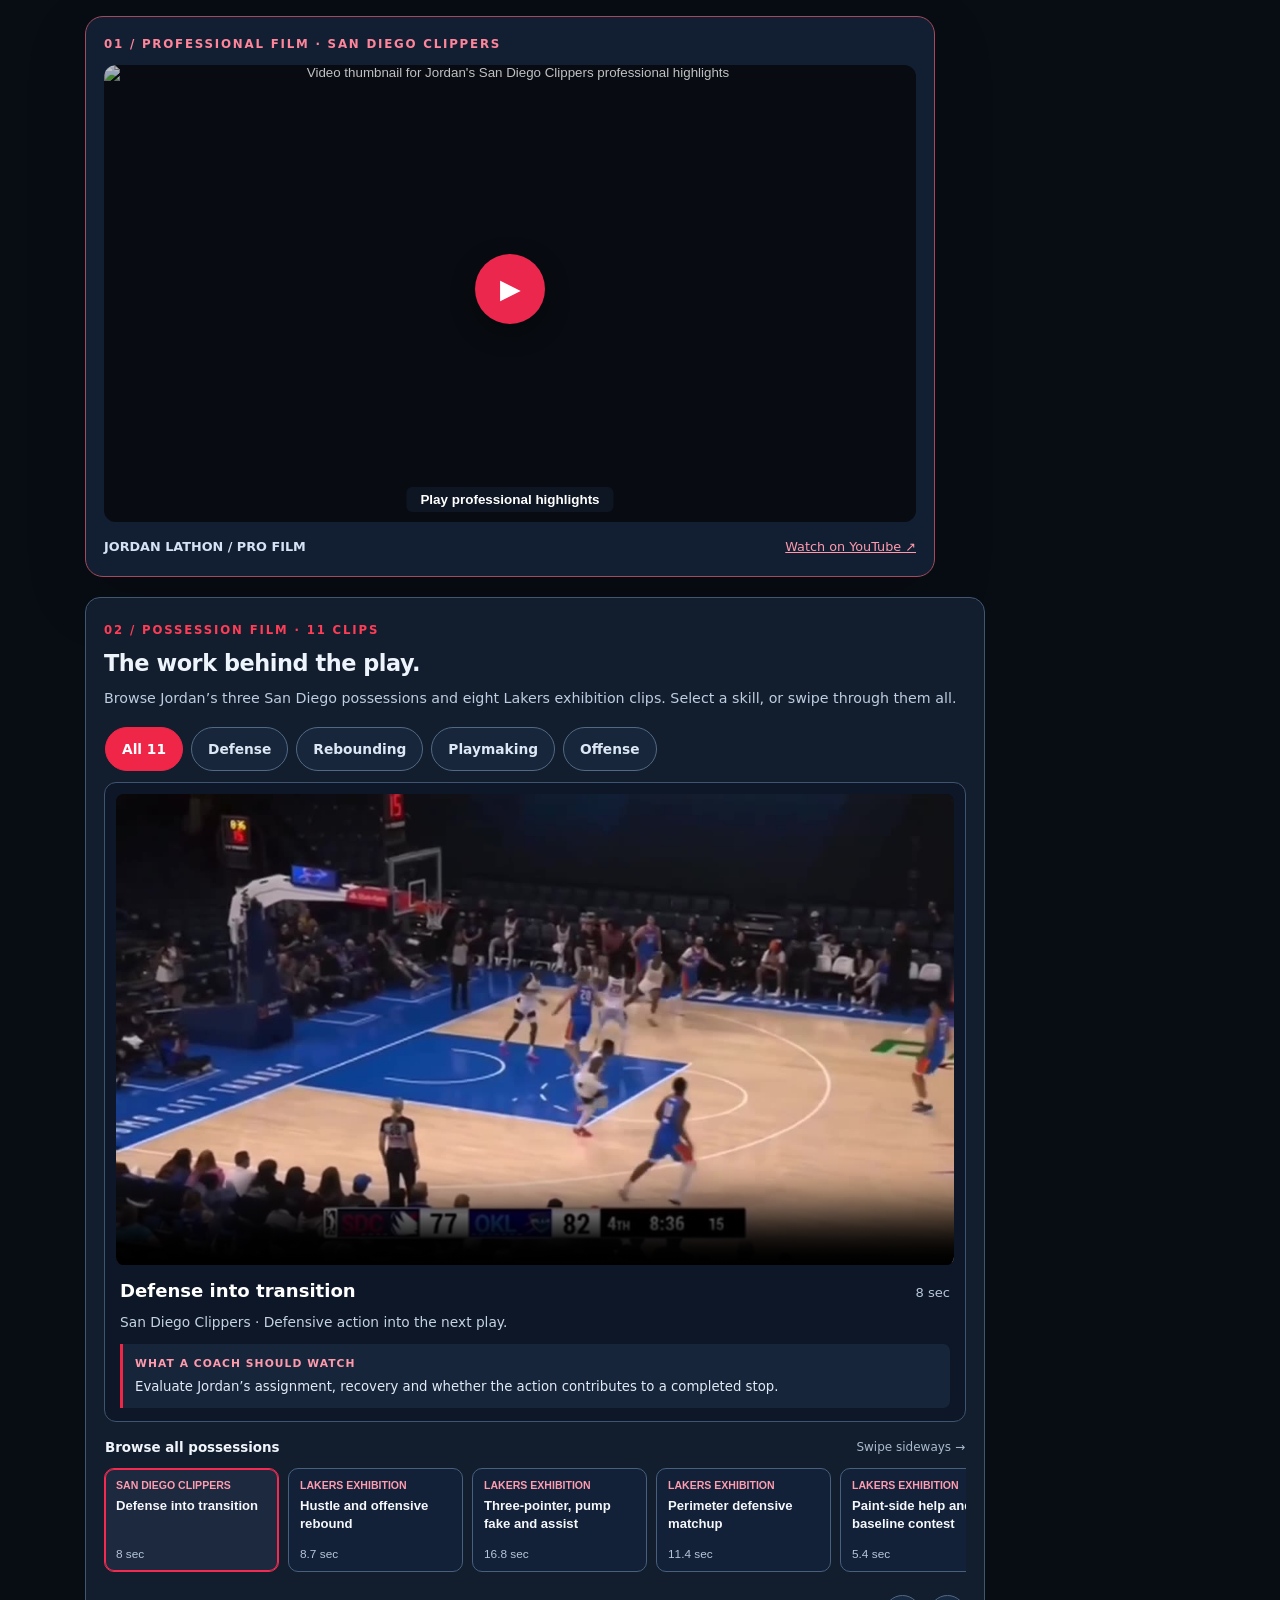
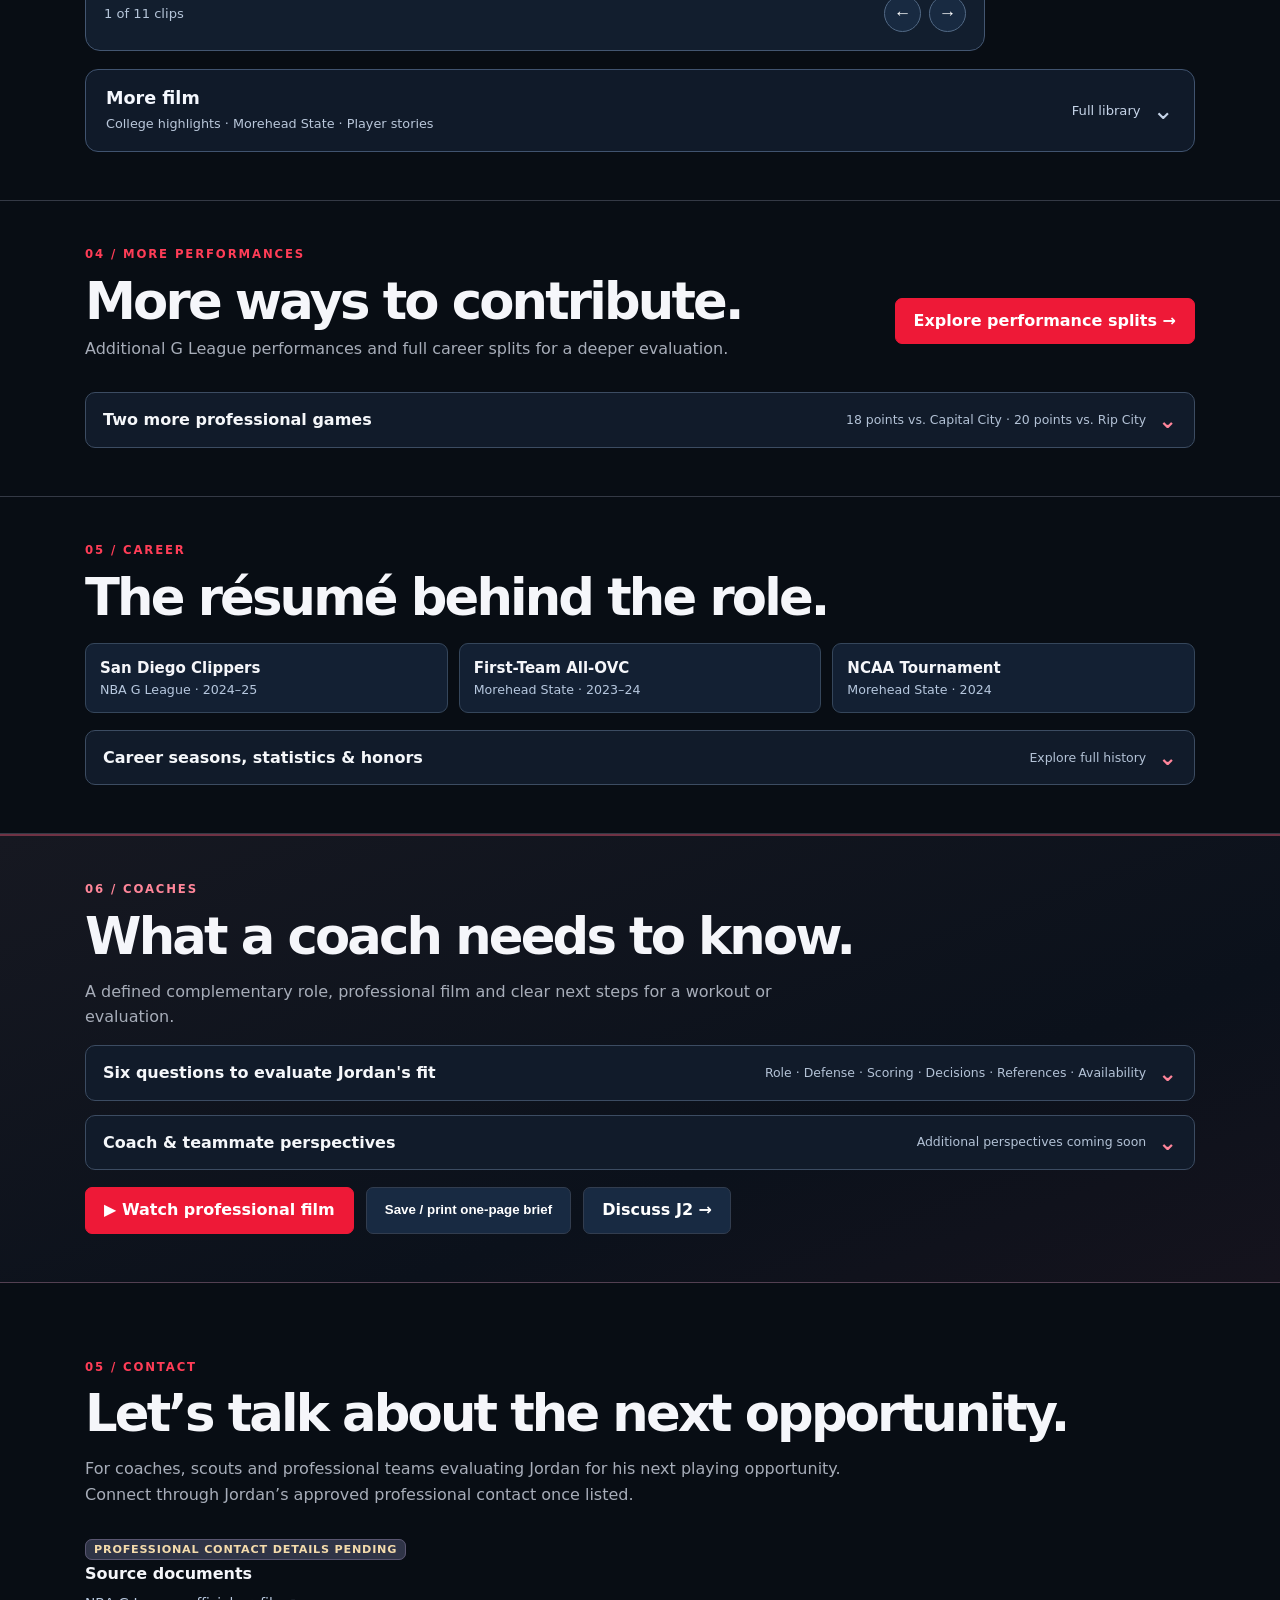
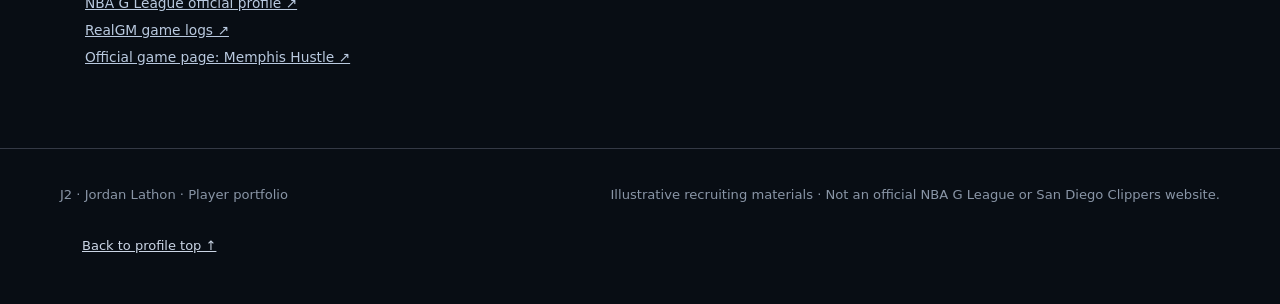
==== commit 8943bd6b: "Make all 11 retained pro and Lakers clips browsable in one mobile swipe film selector" ====
--- a/index.html
+++ b/index.html
@@ -375,6 +375,18 @@
 #film .j2FilmProExtrasGrid{display:grid;grid-template-columns:repeat(2,minmax(0,1fr));gap:12px;padding:0 12px 12px}
 #film .j2FilmProExtrasGrid .j2PossessionItem video{width:100%;aspect-ratio:16/9}
 @media(max-width:700px){#film .j2FilmSelector{padding:12px}#film .j2FilmSkillNav{gap:7px}#film .j2FilmSkill{font-size:.81rem;padding:9px 13px}#film .j2FilmFeature{padding:8px}#film .j2FilmFeatureCopy{padding:10px 4px 1px}#film .j2FilmProExtrasGrid{grid-template-columns:1fr}}
+</style><style>
+#film .j2FilmStripHeading{display:flex;justify-content:space-between;align-items:center;gap:12px;margin:15px 1px 8px}
+#film .j2FilmStripHeading strong{font-size:.84rem;color:#f1f5fb}
+#film .j2FilmStripHeading span{font-size:.75rem;color:#aabbd0}
+#film .j2FilmStrip{display:flex;gap:9px;overflow-x:auto;-webkit-overflow-scrolling:touch;scroll-snap-type:x mandatory;scrollbar-width:thin;padding:2px 1px 12px}
+#film .j2FilmTile{flex:0 0 175px;scroll-snap-align:start;background:#122138;border:1px solid #47607e;border-radius:10px;color:#f5f7fb;min-height:104px;padding:10px 11px;display:flex;flex-direction:column;gap:6px;text-align:left;cursor:pointer}
+#film .j2FilmTile small{color:#ff9cb0;font-size:.66rem;font-weight:750;text-transform:uppercase}
+#film .j2FilmTile strong{font-size:.82rem;line-height:1.3}
+#film .j2FilmTile span{margin-top:auto;color:#b7c6d9;font-size:.74rem}
+#film .j2FilmTile.is-active{background:#1c293e;border-color:#f52a50;box-shadow:inset 0 0 0 1px #f52a50}
+#film .j2FilmTile:focus-visible{outline:3px solid #ffc9d6;outline-offset:2px}
+@media(max-width:600px){#film .j2FilmTile{flex-basis:150px;min-height:99px}}
 </style></head>
 <body>
 <a class="skipLink" href="#main-content">Skip to content</a><header class="siteHeader"><div class="siteNavWrap"><a href="./index.html#profile" class="siteBrand" aria-label="Jordan Lathon player profile">J<span>2</span><span class="brandName"> / JORDAN LATHON</span></a><nav class="siteLinks" aria-label="Primary navigation; swipe horizontally for more sections"><a data-section="profile" href="./index.html#profile">Profile</a><a data-section="role" href="./index.html#role">Role</a><a data-section="film" href="./index.html#film">Film</a><a href="./performance.html">Performance</a><a data-section="dossier" href="./index.html#dossier">Career</a><a data-section="coaches" href="./index.html#coaches">Coaches</a><a data-section="contact" href="./index.html#contact">Contact</a></nav></div></header>
@@ -420,35 +432,25 @@
 <article><strong>Gary Payton II</strong><span>Low-usage defensive activity</span><small>Film focus: pressure and off-ball impact</small><a href="#identity-film">Watch film ↗</a></article>
 </div></details>
 </div></section>
-<section class="section" id="film"><span id="source-queue" class="legacySectionAnchor" aria-hidden="true"></span><div class="wrap"><div class="eyebrow">03 / Film</div><h2>See the role in action.</h2><p class="intro">Start with Jordan's San Diego Clippers highlights. Then see three key possessions that show his impact beyond the box score. Explore the rest only if you want more.</p>
+<section class="section" id="film"><span id="source-queue" class="legacySectionAnchor" aria-hidden="true"></span><div class="wrap"><div class="eyebrow">03 / Film</div><h2>See the role in action.</h2><p class="intro">Start with Jordan’s professional highlight, then explore all 11 short professional and Lakers exhibition clips without scrolling through a wall of videos.</p>
 <div class="identityFilm" id="identity-film">
 <div class="identityFilmPlayer" id="film-pro"><div class="identityFilmEyebrow">01 / PROFESSIONAL FILM · SAN DIEGO CLIPPERS</div>
 <div class="videoStage" data-video-id="m62vAp3bOlc"><button class="videoLaunch" type="button" aria-label="Play Jordan Lathon San Diego Clippers season highlights"><img src="https://img.youtube.com/vi/m62vAp3bOlc/hqdefault.jpg" alt="Video thumbnail for Jordan's San Diego Clippers professional highlights" loading="lazy"><span class="playEmblem" aria-hidden="true">▶</span><span class="launchLabel">Play professional highlights</span></button></div>
 <div class="identityFilmFooter"><strong>JORDAN LATHON / PRO FILM</strong><a href="https://www.youtube.com/watch?v=m62vAp3bOlc" target="_blank" rel="noopener">Watch on YouTube ↗</a></div></div>
 </div>
 <div class="j2PossessionCollection j2FilmSelector" id="possession-clips" aria-labelledby="j2FilmSelectorHeading">
-<div class="j2PossessionHeading"><span class="eyebrow">02 / Featured possessions</span><h3 id="j2FilmSelectorHeading">The work behind the play.</h3><p>One possession at a time. Choose the basketball action you want to evaluate.</p></div>
-<div class="j2FilmSkillNav" role="group" aria-label="Filter featured possessions by basketball skill">
-<button type="button" class="j2FilmSkill is-active" data-skill="defense" aria-pressed="true">Defense</button>
-<button type="button" class="j2FilmSkill" data-skill="rebounding" aria-pressed="false">Rebounding</button>
-<button type="button" class="j2FilmSkill" data-skill="playmaking" aria-pressed="false">Playmaking</button>
-</div>
-<div class="j2FilmFeature" id="j2FilmFeature" aria-label="Selected basketball possession">
-<video id="j2FilmPlayer" controls playsinline preload="metadata" poster="./media/possessions/B_OKC_defensive_to_transition.jpg" aria-label="Jordan Lathon: Defense into transition"><source id="j2FilmPlayerSource" src="./media/possessions/B_OKC_defensive_to_transition.mp4" type="video/mp4">Your browser does not support HTML5 video.</video>
-<div class="j2FilmFeatureCopy" aria-live="polite">
-<div class="j2FilmFeatureTitle"><strong id="j2FilmSelectedTitle">Defense into transition</strong><span id="j2FilmSelectedDuration">8 sec</span></div>
-<p id="j2FilmSelectedNote">A defensive sequence continuing into the next action.</p>
-<div class="j2FilmCoachNote"><span>WHAT A COACH SHOULD WATCH</span><p id="j2FilmSelectedQuestion">Track Jordan's assignment, recovery and the next action. Judge whether the defense produced a stop—not just activity.</p></div>
-</div>
-</div>
-<div class="j2FilmSelectorFooter"><span id="j2FilmCounter" aria-live="polite">1 of 3 possessions</span><div class="j2FilmArrows"><button type="button" id="j2FilmPrev" aria-label="Previous featured possession">←</button><button type="button" id="j2FilmNext" aria-label="Next featured possession">→</button></div></div>
-</div><details class="filmLibrary j2FilmArchive" id="film-library">
-<summary class="j2FilmArchiveToggle"><span class="j2FilmArchiveToggleText"><strong>More film</strong><small>Professional performances · Morehead State · Player stories</small></span><span class="j2FilmArchiveRight">Full library <span class="j2FilmArchiveChevron" aria-hidden="true">⌄</span></span></summary>
-<div class="j2FilmArchiveBody"><details class="j2FilmProExtras"><summary>Additional professional possession film <span>2 videos</span></summary><div class="j2FilmProExtrasGrid">
-<article class="j2PossessionItem"><video controls preload="none" playsinline poster="./media/possessions/Jordan_Lathon_possession_first_V3.jpg" aria-label="Jordan Lathon 16-second possession-first reel"><source src="./media/possessions/Jordan_Lathon_possession_first_V3.mp4" type="video/mp4"></video><strong>Possession-first reel</strong><p>16 seconds · Additional San Diego professional film for closer review.</p></article>
-<article class="j2PossessionItem"><video controls preload="none" playsinline poster="./media/possessions/A_full_halfcourt_action.jpg" aria-label="Jordan Lathon nine-second full half-court action"><source src="./media/possessions/A_full_halfcourt_action.mp4" type="video/mp4"></video><strong>Full half-court action</strong><p>9 seconds · Complete offensive sequence for a coach-led breakdown.</p></article>
-</div></details><p class="j2FilmArchiveIntro">More game footage, college highlights and player stories. The featured Clippers season film is above.</p>
-<div class="filmList newSourceGrid"><article class="newSource" data-film-type="college" id="film-college"><div class="videoStage" data-video-id="amvqpgRJPng"><button class="videoLaunch" type="button" aria-label="Play Morehead State · 2023–24 Highlights here"><img loading="lazy" decoding="async" src="https://img.youtube.com/vi/amvqpgRJPng/hqdefault.jpg" alt=""><span class="playEmblem" aria-hidden="true">▶</span><span class="launchLabel">Play here</span></button></div><div class="newSourceContent"><span class="placeholderLabel">COLLEGE · 2023–24</span><h3>Morehead State · 2023–24 Highlights</h3><p>Jordan's Morehead State senior-season highlight compilation. Supports evaluation of complementary offense and versatility, with college-level context.</p><a href="https://www.youtube.com/watch?v=amvqpgRJPng" target="_blank" rel="noopener" class="button">Open original video ↗</a></div></article><article class="newSource" data-film-type="college"><div class="videoStage" data-video-id="5TZi2vwgmm0"><button class="videoLaunch" type="button" aria-label="Play Morehead State vs Indiana · 30-Point Game here"><img loading="lazy" decoding="async" src="https://img.youtube.com/vi/5TZi2vwgmm0/hqdefault.jpg" alt=""><span class="playEmblem" aria-hidden="true">▶</span><span class="launchLabel">Play here</span></button></div><div class="newSourceContent"><span class="placeholderLabel">COLLEGE · DEC 2023</span><h3>Morehead State vs Indiana · 30-Point Game</h3><p>Highlights from Morehead State's 69–68 loss at Indiana, when Jordan scored 30 points. A look at Jordan’s ability to score against Big Ten competition.</p><a href="https://www.youtube.com/watch?v=5TZi2vwgmm0" target="_blank" rel="noopener" class="button">Open original video ↗</a></div></article><article class="newSource" data-film-type="college"><div class="videoStage" data-video-id="ixoq7ZEQAsw"><button class="videoLaunch" type="button" aria-label="Play College Film · Additional Highlights here"><img loading="lazy" decoding="async" src="https://img.youtube.com/vi/ixoq7ZEQAsw/hqdefault.jpg" alt=""><span class="playEmblem" aria-hidden="true">▶</span><span class="launchLabel">Play here</span></button></div><div class="newSourceContent"><span class="placeholderLabel">COLLEGE · ADDITIONAL COLLEGE FILM</span><h3>College Film · Additional Highlights</h3><p>Linked to the additional college footage you identified in screenshots 4 and 5. Additional college footage from Jordan’s playing career.</p><a href="https://www.youtube.com/watch?v=ixoq7ZEQAsw" target="_blank" rel="noopener" class="button">Open original video ↗</a></div></article><article class="newSource" data-film-type="college"><div class="videoStage" data-video-id="9F-DdEbAo8g"><button class="videoLaunch" type="button" aria-label="Play UTEP · Game-Winning Shot vs Rice here"><img loading="lazy" decoding="async" src="https://img.youtube.com/vi/9F-DdEbAo8g/hqdefault.jpg" alt=""><span class="playEmblem" aria-hidden="true">▶</span><span class="launchLabel">Play here</span></button></div><div class="newSourceContent"><span class="placeholderLabel">COLLEGE · JAN 2019</span><h3>UTEP · Game-Winning Shot vs Rice</h3><p>Verified video title: Jordan hit the buzzer-beating baseline jumper as UTEP beat Rice 65–64. Historical clutch-scoring example.</p><a href="https://www.youtube.com/watch?v=9F-DdEbAo8g" target="_blank" rel="noopener" class="button">Open original video ↗</a></div></article><article class="newSource" data-film-type="story"><div class="videoStage" data-video-id="T-cc-HwPnwE"><button class="videoLaunch" type="button" aria-label="Play Morehead State · Senior Year Reflections here"><img loading="lazy" decoding="async" src="https://img.youtube.com/vi/T-cc-HwPnwE/hqdefault.jpg" alt=""><span class="playEmblem" aria-hidden="true">▶</span><span class="launchLabel">Play here</span></button></div><div class="newSourceContent"><span class="placeholderLabel">PLAYER STORY · MOREHEAD STATE</span><h3>Morehead State · Senior Year Reflections</h3><p>Jordan and a college coach reflect on his senior-year journey, development and time with the Eagles. A window into his competitive mentality, team-first attitude and development.</p><a href="https://www.youtube.com/watch?v=T-cc-HwPnwE" target="_blank" rel="noopener" class="button">Open original video ↗</a></div></article><article class="newSource" data-film-type="pro"><div class="newSourceContent"><span class="placeholderLabel">X POST · TEAM RECAP</span><h3>San Diego Clippers · Season Recap</h3><p>Team-authored recap celebrating Jordan's first San Diego season, referencing a team-high 14 assists and a double-double. Some footage may overlap with other entries.</p><a href="https://x.com/sandiego_clips/status/1913291525724811512" class="button" rel="noopener" target="_blank">Open original X post ↗</a></div></article></div><section class="j2LakersLibrary" id="film-lakers" hidden aria-label="Jordan Lathon Lakers exhibition possession film"><div class="j2LakersHeading"><div><span class="eyebrow">LAKERS EXHIBITION / #32 IN WHITE</span><h3>Jordan's Lakers exhibition possessions.</h3><p>Short clips organized by basketball action. All footage features Jordan Lathon.</p></div><span class="j2LakersCount" id="j2LakersCount">8 possession clips</span></div><div class="j2LakersCategory"><h4>Defense &amp; competitive plays</h4><div class="j2LakersGrid"><article class="j2LakersClip" data-lakers-src="./media/lakers-exhibition/defense-paint-baseline.mp4" hidden><video controls playsinline preload="none" aria-label="Jordan Lathon Lakers exhibition: Paint-side help and baseline contest"><source src="./media/lakers-exhibition/defense-paint-baseline.mp4" type="video/mp4"></video><div class="j2LakersClipMeta"><strong>Paint-side help and baseline contest</strong><span>5.4s</span></div></article><article class="j2LakersClip" data-lakers-src="./media/lakers-exhibition/defense-interior-effort.mp4" hidden><video controls playsinline preload="none" aria-label="Jordan Lathon Lakers exhibition: Interior loose-ball action and reset"><source src="./media/lakers-exhibition/defense-interior-effort.mp4" type="video/mp4"></video><div class="j2LakersClipMeta"><strong>Interior loose-ball action and reset</strong><span>18.2s</span></div></article><article class="j2LakersClip" data-lakers-src="./media/lakers-exhibition/defense-point-of-attack.mp4" hidden><video controls playsinline preload="none" aria-label="Jordan Lathon Lakers exhibition: Point-of-attack pressure"><source src="./media/lakers-exhibition/defense-point-of-attack.mp4" type="video/mp4"></video><div class="j2LakersClipMeta"><strong>Point-of-attack pressure</strong><span>11.4s</span></div></article></div></div><div class="j2LakersCategory"><h4>Offensive connection</h4><div class="j2LakersGrid"><article class="j2LakersClip" data-lakers-src="./media/lakers-exhibition/transition-to-halfcourt.mp4" hidden><video controls playsinline preload="none" aria-label="Jordan Lathon Lakers exhibition: Three-pointer, pump fake &amp; assist"><source src="./media/lakers-exhibition/transition-to-halfcourt.mp4" type="video/mp4"></video><div class="j2LakersClipMeta"><strong>Three-pointer, pump fake &amp; assist</strong><span>16.8s</span></div></article><article class="j2LakersClip" data-lakers-src="./media/lakers-exhibition/offense-halfcourt-movement.mp4" hidden><video controls playsinline preload="none" aria-label="Jordan Lathon Lakers exhibition: Half-court offensive possession"><source src="./media/lakers-exhibition/offense-halfcourt-movement.mp4" type="video/mp4"></video><div class="j2LakersClipMeta"><strong>Half-court offensive possession</strong><span>10.0s</span></div></article><article class="j2LakersClip" data-lakers-src="./media/lakers-exhibition/offense-spacing-passing.mp4" hidden><video controls playsinline preload="none" aria-label="Jordan Lathon Lakers exhibition: Half-court spacing and movement"><source src="./media/lakers-exhibition/offense-spacing-passing.mp4" type="video/mp4"></video><div class="j2LakersClipMeta"><strong>Half-court spacing and movement</strong><span>10.8s</span></div></article><article class="j2LakersClip" data-lakers-src="./media/lakers-exhibition/offense-extended-possession.mp4" hidden><video controls playsinline preload="none" aria-label="Jordan Lathon Lakers exhibition: Extended offensive possession"><source src="./media/lakers-exhibition/offense-extended-possession.mp4" type="video/mp4"></video><div class="j2LakersClipMeta"><strong>Extended offensive possession</strong><span>13.2s</span></div></article></div></div><div class="j2LakersCategory"><h4>Hustle and offensive rebounding</h4><div class="j2LakersGrid"><article class="j2LakersClip" data-lakers-src="./media/lakers-exhibition/transition-open-floor.mp4" hidden><video controls playsinline preload="none" aria-label="Jordan Lathon Lakers exhibition: Hustle and offensive rebound"><source src="./media/lakers-exhibition/transition-open-floor.mp4" type="video/mp4"></video><div class="j2LakersClipMeta"><strong>Hustle and offensive rebound</strong><span>8.7s</span></div></article></div></div><div class="j2LakersCategory"><h4>Transition and movement</h4><div class="j2LakersGrid"></div></div></section><p class="filmFooter">More film and full-game context available through the original publishers. <a href="https://gleague.nba.com/player/1642584/jordan-lathon" target="_blank" rel="noopener">G League profile ↗</a></p></div></details></div></section>
+<span id="film-lakers" class="legacySectionAnchor" aria-hidden="true"></span>
+<div class="j2PossessionHeading"><span class="eyebrow">02 / POSSESSION FILM · 11 CLIPS</span><h3 id="j2FilmSelectorHeading">The work behind the play.</h3><p>Browse Jordan’s three San Diego possessions and eight Lakers exhibition clips. Select a skill, or swipe through them all.</p></div>
+<div class="j2FilmSkillNav" role="group" aria-label="Filter possession film">
+<button type="button" class="j2FilmSkill is-active" data-skill="all" aria-pressed="true">All 11</button><button type="button" class="j2FilmSkill" data-skill="defense" aria-pressed="false">Defense</button><button type="button" class="j2FilmSkill" data-skill="rebounding" aria-pressed="false">Rebounding</button><button type="button" class="j2FilmSkill" data-skill="playmaking" aria-pressed="false">Playmaking</button><button type="button" class="j2FilmSkill" data-skill="offense" aria-pressed="false">Offense</button>
+</div>
+<div class="j2FilmFeature" id="j2FilmFeature"><video id="j2FilmPlayer" controls playsinline preload="metadata" poster="./media/possessions/B_OKC_defensive_to_transition.jpg" aria-label="Jordan Lathon defense into transition"><source id="j2FilmPlayerSource" src="./media/possessions/B_OKC_defensive_to_transition.mp4" type="video/mp4"></video>
+<div class="j2FilmFeatureCopy" aria-live="polite"><div class="j2FilmFeatureTitle"><strong id="j2FilmSelectedTitle">Defense into transition</strong><span id="j2FilmSelectedDuration">8 sec</span></div><p id="j2FilmSelectedNote">San Diego Clippers · Defensive action into transition.</p><div class="j2FilmCoachNote"><span>WHAT A COACH SHOULD WATCH</span><p id="j2FilmSelectedQuestion">Track the assignment, recovery and defensive result.</p></div></div></div>
+<div class="j2FilmStripHeading"><strong>Browse all possessions</strong><span>Swipe sideways →</span></div><div class="j2FilmStrip" id="j2FilmStrip" aria-label="Horizontal film clip selector"></div>
+<div class="j2FilmSelectorFooter"><span id="j2FilmCounter" aria-live="polite">1 of 11 clips</span><div class="j2FilmArrows"><button type="button" id="j2FilmPrev" aria-label="Previous possession">←</button><button type="button" id="j2FilmNext" aria-label="Next possession">→</button></div></div></div><details class="filmLibrary j2FilmArchive" id="film-library">
+<summary class="j2FilmArchiveToggle"><span class="j2FilmArchiveToggleText"><strong>More film</strong><small>College highlights · Morehead State · Player stories</small></span><span class="j2FilmArchiveRight">Full library <span class="j2FilmArchiveChevron" aria-hidden="true">⌄</span></span></summary>
+<div class="j2FilmArchiveBody"><p class="j2FilmArchiveIntro">College film and player stories. The 11 professional and exhibition possessions are in the swipeable viewer above.</p>
+<div class="filmList newSourceGrid"><article class="newSource" data-film-type="college" id="film-college"><div class="videoStage" data-video-id="amvqpgRJPng"><button class="videoLaunch" type="button" aria-label="Play Morehead State · 2023–24 Highlights here"><img loading="lazy" decoding="async" src="https://img.youtube.com/vi/amvqpgRJPng/hqdefault.jpg" alt=""><span class="playEmblem" aria-hidden="true">▶</span><span class="launchLabel">Play here</span></button></div><div class="newSourceContent"><span class="placeholderLabel">COLLEGE · 2023–24</span><h3>Morehead State · 2023–24 Highlights</h3><p>Jordan's Morehead State senior-season highlight compilation. Supports evaluation of complementary offense and versatility, with college-level context.</p><a href="https://www.youtube.com/watch?v=amvqpgRJPng" target="_blank" rel="noopener" class="button">Open original video ↗</a></div></article><article class="newSource" data-film-type="college"><div class="videoStage" data-video-id="5TZi2vwgmm0"><button class="videoLaunch" type="button" aria-label="Play Morehead State vs Indiana · 30-Point Game here"><img loading="lazy" decoding="async" src="https://img.youtube.com/vi/5TZi2vwgmm0/hqdefault.jpg" alt=""><span class="playEmblem" aria-hidden="true">▶</span><span class="launchLabel">Play here</span></button></div><div class="newSourceContent"><span class="placeholderLabel">COLLEGE · DEC 2023</span><h3>Morehead State vs Indiana · 30-Point Game</h3><p>Highlights from Morehead State's 69–68 loss at Indiana, when Jordan scored 30 points. A look at Jordan’s ability to score against Big Ten competition.</p><a href="https://www.youtube.com/watch?v=5TZi2vwgmm0" target="_blank" rel="noopener" class="button">Open original video ↗</a></div></article><article class="newSource" data-film-type="college"><div class="videoStage" data-video-id="ixoq7ZEQAsw"><button class="videoLaunch" type="button" aria-label="Play College Film · Additional Highlights here"><img loading="lazy" decoding="async" src="https://img.youtube.com/vi/ixoq7ZEQAsw/hqdefault.jpg" alt=""><span class="playEmblem" aria-hidden="true">▶</span><span class="launchLabel">Play here</span></button></div><div class="newSourceContent"><span class="placeholderLabel">COLLEGE · ADDITIONAL COLLEGE FILM</span><h3>College Film · Additional Highlights</h3><p>Linked to the additional college footage you identified in screenshots 4 and 5. Additional college footage from Jordan’s playing career.</p><a href="https://www.youtube.com/watch?v=ixoq7ZEQAsw" target="_blank" rel="noopener" class="button">Open original video ↗</a></div></article><article class="newSource" data-film-type="college"><div class="videoStage" data-video-id="9F-DdEbAo8g"><button class="videoLaunch" type="button" aria-label="Play UTEP · Game-Winning Shot vs Rice here"><img loading="lazy" decoding="async" src="https://img.youtube.com/vi/9F-DdEbAo8g/hqdefault.jpg" alt=""><span class="playEmblem" aria-hidden="true">▶</span><span class="launchLabel">Play here</span></button></div><div class="newSourceContent"><span class="placeholderLabel">COLLEGE · JAN 2019</span><h3>UTEP · Game-Winning Shot vs Rice</h3><p>Verified video title: Jordan hit the buzzer-beating baseline jumper as UTEP beat Rice 65–64. Historical clutch-scoring example.</p><a href="https://www.youtube.com/watch?v=9F-DdEbAo8g" target="_blank" rel="noopener" class="button">Open original video ↗</a></div></article><article class="newSource" data-film-type="story"><div class="videoStage" data-video-id="T-cc-HwPnwE"><button class="videoLaunch" type="button" aria-label="Play Morehead State · Senior Year Reflections here"><img loading="lazy" decoding="async" src="https://img.youtube.com/vi/T-cc-HwPnwE/hqdefault.jpg" alt=""><span class="playEmblem" aria-hidden="true">▶</span><span class="launchLabel">Play here</span></button></div><div class="newSourceContent"><span class="placeholderLabel">PLAYER STORY · MOREHEAD STATE</span><h3>Morehead State · Senior Year Reflections</h3><p>Jordan and a college coach reflect on his senior-year journey, development and time with the Eagles. A window into his competitive mentality, team-first attitude and development.</p><a href="https://www.youtube.com/watch?v=T-cc-HwPnwE" target="_blank" rel="noopener" class="button">Open original video ↗</a></div></article><article class="newSource" data-film-type="pro"><div class="newSourceContent"><span class="placeholderLabel">X POST · TEAM RECAP</span><h3>San Diego Clippers · Season Recap</h3><p>Team-authored recap celebrating Jordan's first San Diego season, referencing a team-high 14 assists and a double-double. Some footage may overlap with other entries.</p><a href="https://x.com/sandiego_clips/status/1913291525724811512" class="button" rel="noopener" target="_blank">Open original X post ↗</a></div></article></div><p class="filmFooter">More film and full-game context available through the original publishers. <a href="https://gleague.nba.com/player/1642584/jordan-lathon" target="_blank" rel="noopener">G League profile ↗</a></p></div></details></div></section>
 <section class="section j2StreamlinedGames" id="games"><div class="wrap">
 <div class="eyebrow">04 / More performances</div>
 <div class="j2SectionCompactHead"><div><h2>More ways to contribute.</h2><p class="intro">Additional G League performances and full career splits for a deeper evaluation.</p></div><a class="button primary" href="./performance.html">Explore performance splits →</a></div>
@@ -567,68 +569,42 @@
 </script>
 <script src="./site-nav.js"></script>
 <script>
-/* Reveal uploaded MP4s only once a file actually exists on GitHub Pages. */
-(()=>{const block=document.getElementById('possession-clips');if(!block)return;
-const first='./media/possessions/Jordan_Lathon_possession_first_V3.mp4';
-fetch(first,{method:'HEAD',cache:'no-store'}).then(r=>{if(r.ok)block.hidden=false}).catch(()=>{});
-})();
-</script><script>
 /* Make deep links into collapsed scouting sections usable. */
 (()=>{const reveal=()=>{if(!location.hash)return;let id;try{id=decodeURIComponent(location.hash.slice(1));}catch{return;}const node=document.getElementById(id);if(!node)return;for(let parent=node.parentElement;parent;parent=parent.parentElement){if(parent.tagName==='DETAILS')parent.open=true;}};
 window.addEventListener('hashchange',reveal);reveal();})();
 </script>
+
 <script>
-/* Do not display missing clip files: activate each item only after GitHub Pages serves its MP4. */
 (()=>{
- const library=document.getElementById('film-lakers');
- if(!library)return;
- const cards=[...library.querySelectorAll('[data-lakers-src]')];
- const apply=()=>{
-  let total=0;
-  for(const card of cards)if(!card.hidden)total++;
-  library.hidden=total===0;
-  library.querySelector('#j2LakersCount').textContent=total+' of 8 possession clips';
-  library.querySelectorAll('.j2LakersCategory').forEach(group=>{
-   group.hidden=![...group.querySelectorAll('.j2LakersClip')].some(card=>!card.hidden);
-  });
- };
- Promise.all(cards.map(card=>fetch(card.dataset.lakersSrc,{method:'HEAD',cache:'no-store'})
-  .then(response=>{if(response.ok){card.hidden=false;}},()=>{})))
-  .then(apply);
-})();
-</script>
-<script>
-/* Scout-first carousel: one player, three distinct possessions, no extra visible video stack. */
-(()=>{
-const root=document.getElementById('possession-clips');
-if(!root)return;
-const clips=[
-{skill:'defense',title:'Defense into transition',duration:'8 sec',src:'./media/possessions/B_OKC_defensive_to_transition.mp4',poster:'./media/possessions/B_OKC_defensive_to_transition.jpg',note:'A San Diego professional defensive sequence continuing into the next action.',question:'Track Jordan’s assignment, recovery and continuation. Does the possession show a meaningful defensive stop, or only activity?'},
-{skill:'rebounding',title:'Hustle and offensive rebound',duration:'8.7 sec',src:'./media/lakers-exhibition/transition-open-floor.mp4',poster:'',note:'Lakers exhibition: Jordan pursues an offensive rebound to extend the possession.',question:'Watch his positioning and pursuit. What extra chance does the rebound create? This is offensive rebounding, not evidence of a defensive box-out.'},
-{skill:'playmaking',title:'Three-pointer, pump fake and assist',duration:'16.8 sec',src:'./media/lakers-exhibition/transition-to-halfcourt.mp4',poster:'',note:'Lakers exhibition: a three-pointer followed by a pump fake and assist in the supplied sequence.',question:'Does the shooting threat change the defense, and is the subsequent pass a useful read for a teammate?'}
-];
-const player=document.getElementById('j2FilmPlayer'),source=document.getElementById('j2FilmPlayerSource'),buttons=[...root.querySelectorAll('[data-skill]')];
-let index=0;
-function show(next){
-index=(next+clips.length)%clips.length;
-const clip=clips[index];
-player.pause();source.src=clip.src;
+const root=document.getElementById('possession-clips');if(!root)return;
+const raw=[["sd-defense-transition","defense","Defense into transition","8 sec","media/possessions/B_OKC_defensive_to_transition.mp4","media/possessions/B_OKC_defensive_to_transition.jpg","San Diego Clippers","Defensive action into the next play.","Evaluate Jordan’s assignment, recovery and whether the action contributes to a completed stop."],["lakers-03","rebounding","Hustle and offensive rebound","8.7 sec","media/lakers-exhibition/transition-open-floor.mp4","","Lakers exhibition","Offensive rebound pursuing another chance.","Track the pursuit and second-chance opportunity. This does not establish defensive rebounding."],["lakers-07","playmaking","Three-pointer, pump fake and assist","16.8 sec","media/lakers-exhibition/transition-to-halfcourt.mp4","","Lakers exhibition","Perimeter shot followed by pump fake and assist.","Does the shot threat change the defense, and does Jordan make an effective subsequent pass?"],["lakers-08","defense","Perimeter defensive matchup","11.4 sec","media/lakers-exhibition/defense-point-of-attack.mp4","","Lakers exhibition","Defensive action on the perimeter.","Evaluate footwork, ball containment and the ultimate result; a stop is not yet established."],["lakers-01","defense","Paint-side help and baseline contest","5.4 sec","media/lakers-exhibition/defense-paint-baseline.mp4","","Lakers exhibition","Help and contest around the rim.","Watch positioning and timing. The clip is too short to establish the final result."],["sd-v3-reel","defense","Possession-first reel","16 sec","media/possessions/Jordan_Lathon_possession_first_V3.mp4","media/possessions/Jordan_Lathon_possession_first_V3.jpg","San Diego Clippers","Professional extended-possession footage.","Follow Jordan before and after the ball changes sides and identify his impact."],["lakers-05","defense","Interior loose-ball action and reset","18.2 sec","media/lakers-exhibition/defense-interior-effort.mp4","","Lakers exhibition","Loose-ball contact and subsequent defensive reset.","Did Jordan secure the loose ball or contribute to a stop? The reviewed frames do not establish that."],["sd-full-halfcourt","offense","Full half-court action","9 sec","media/possessions/A_full_halfcourt_action.mp4","media/possessions/A_full_halfcourt_action.jpg","San Diego Clippers","Professional half-court possession.","Follow his positioning and next-action decisions."],["lakers-02","offense","Half-court offensive possession","10 sec","media/lakers-exhibition/offense-halfcourt-movement.mp4","","Lakers exhibition","Offensive half-court movement.","What touch, spacing or cut by Jordan changes the possession?"],["lakers-04","offense","Half-court spacing and movement","10.8 sec","media/lakers-exhibition/offense-spacing-passing.mp4","","Lakers exhibition","Offensive spacing and connective movement.","Does his off-ball movement create a useful advantage?"],["lakers-06","offense","Extended offensive possession","13.2 sec","media/lakers-exhibition/offense-extended-possession.mp4","","Lakers exhibition","Longer offensive possession with multiple actions.","Track Jordan’s spacing, cuts and subsequent decision."]];
+const clips=raw.map(([id,skill,title,duration,path,poster,game,note,question])=>({id,skill,title,duration,src:'./'+path,poster:poster?'./'+poster:'',game,note,question}));
+const state={skill:'all',id:clips[0].id};
+const player=document.getElementById('j2FilmPlayer'),source=document.getElementById('j2FilmPlayerSource'),strip=document.getElementById('j2FilmStrip'),tabs=[...root.querySelectorAll('[data-skill]')];
+const visible=()=>clips.filter(c=>state.skill==='all'||c.skill===state.skill);
+function select(id,scroll){
+const list=visible();const clip=list.find(c=>c.id===id)||list[0];if(!clip)return;
+state.id=clip.id;player.pause();source.src=clip.src;
 if(clip.poster)player.setAttribute('poster',clip.poster);else player.removeAttribute('poster');
 player.setAttribute('aria-label','Jordan Lathon: '+clip.title);player.load();
-document.getElementById('j2FilmSelectedTitle').textContent=clip.title;
-document.getElementById('j2FilmSelectedDuration').textContent=clip.duration;
-document.getElementById('j2FilmSelectedNote').textContent=clip.note;
-document.getElementById('j2FilmSelectedQuestion').textContent=clip.question;
-document.getElementById('j2FilmCounter').textContent=(index+1)+' of '+clips.length+' possessions';
-buttons.forEach(b=>{const active=b.dataset.skill===clip.skill;b.classList.toggle('is-active',active);b.setAttribute('aria-pressed',String(active));});
+for(const [key,value] of [['j2FilmSelectedTitle',clip.title],['j2FilmSelectedDuration',clip.duration],['j2FilmSelectedNote',clip.game+' · '+clip.note],['j2FilmSelectedQuestion',clip.question],['j2FilmCounter',(list.indexOf(clip)+1)+' of '+list.length+' clips']])document.getElementById(key).textContent=value;
+strip.querySelectorAll('[data-clip-id]').forEach(b=>{const active=b.dataset.clipId===clip.id;b.classList.toggle('is-active',active);b.setAttribute('aria-current',String(active));if(active&&scroll)b.scrollIntoView({block:'nearest',inline:'nearest',behavior:'smooth'});});
 }
-buttons.forEach(b=>b.addEventListener('click',()=>{const i=clips.findIndex(c=>c.skill===b.dataset.skill);if(i>=0)show(i)}));
-document.getElementById('j2FilmPrev').addEventListener('click',()=>show(index-1));
-document.getElementById('j2FilmNext').addEventListener('click',()=>show(index+1));
-let startX=null;
-const feature=document.getElementById('j2FilmFeature');
-feature.addEventListener('touchstart',e=>{if(e.target.closest('video'))return;startX=e.touches[0].clientX},{passive:true});
-feature.addEventListener('touchend',e=>{if(startX===null)return;const change=e.changedTouches[0].clientX-startX;startX=null;if(Math.abs(change)>55)show(index+(change<0?1:-1))},{passive:true});
+function render(){
+strip.replaceChildren();for(const clip of visible()){
+const b=document.createElement('button');b.type='button';b.className='j2FilmTile';b.dataset.clipId=clip.id;
+for(const [tag,value] of [['small',clip.game],['strong',clip.title],['span',clip.duration]]){const e=document.createElement(tag);e.textContent=value;b.append(e);}
+b.addEventListener('click',()=>select(clip.id,false));strip.append(b);
+}
+select(state.id,false);
+}
+tabs.forEach(b=>b.addEventListener('click',()=>{state.skill=b.dataset.skill;tabs.forEach(x=>{const active=x===b;x.classList.toggle('is-active',active);x.setAttribute('aria-pressed',String(active));});render();}));
+function move(step){const list=visible(),n=list.findIndex(x=>x.id===state.id);select(list[(n+step+list.length)%list.length].id,true);}
+document.getElementById('j2FilmPrev').addEventListener('click',()=>move(-1));document.getElementById('j2FilmNext').addEventListener('click',()=>move(1));
+let start=null;const feature=document.getElementById('j2FilmFeature');
+feature.addEventListener('touchstart',e=>{if(e.target.closest('video'))return;start=e.touches[0].clientX;},{passive:true});
+feature.addEventListener('touchend',e=>{if(start===null)return;const distance=e.changedTouches[0].clientX-start;start=null;if(Math.abs(distance)>55)move(distance<0?1:-1);},{passive:true});
+render();
 })();
 </script></body></html>
 
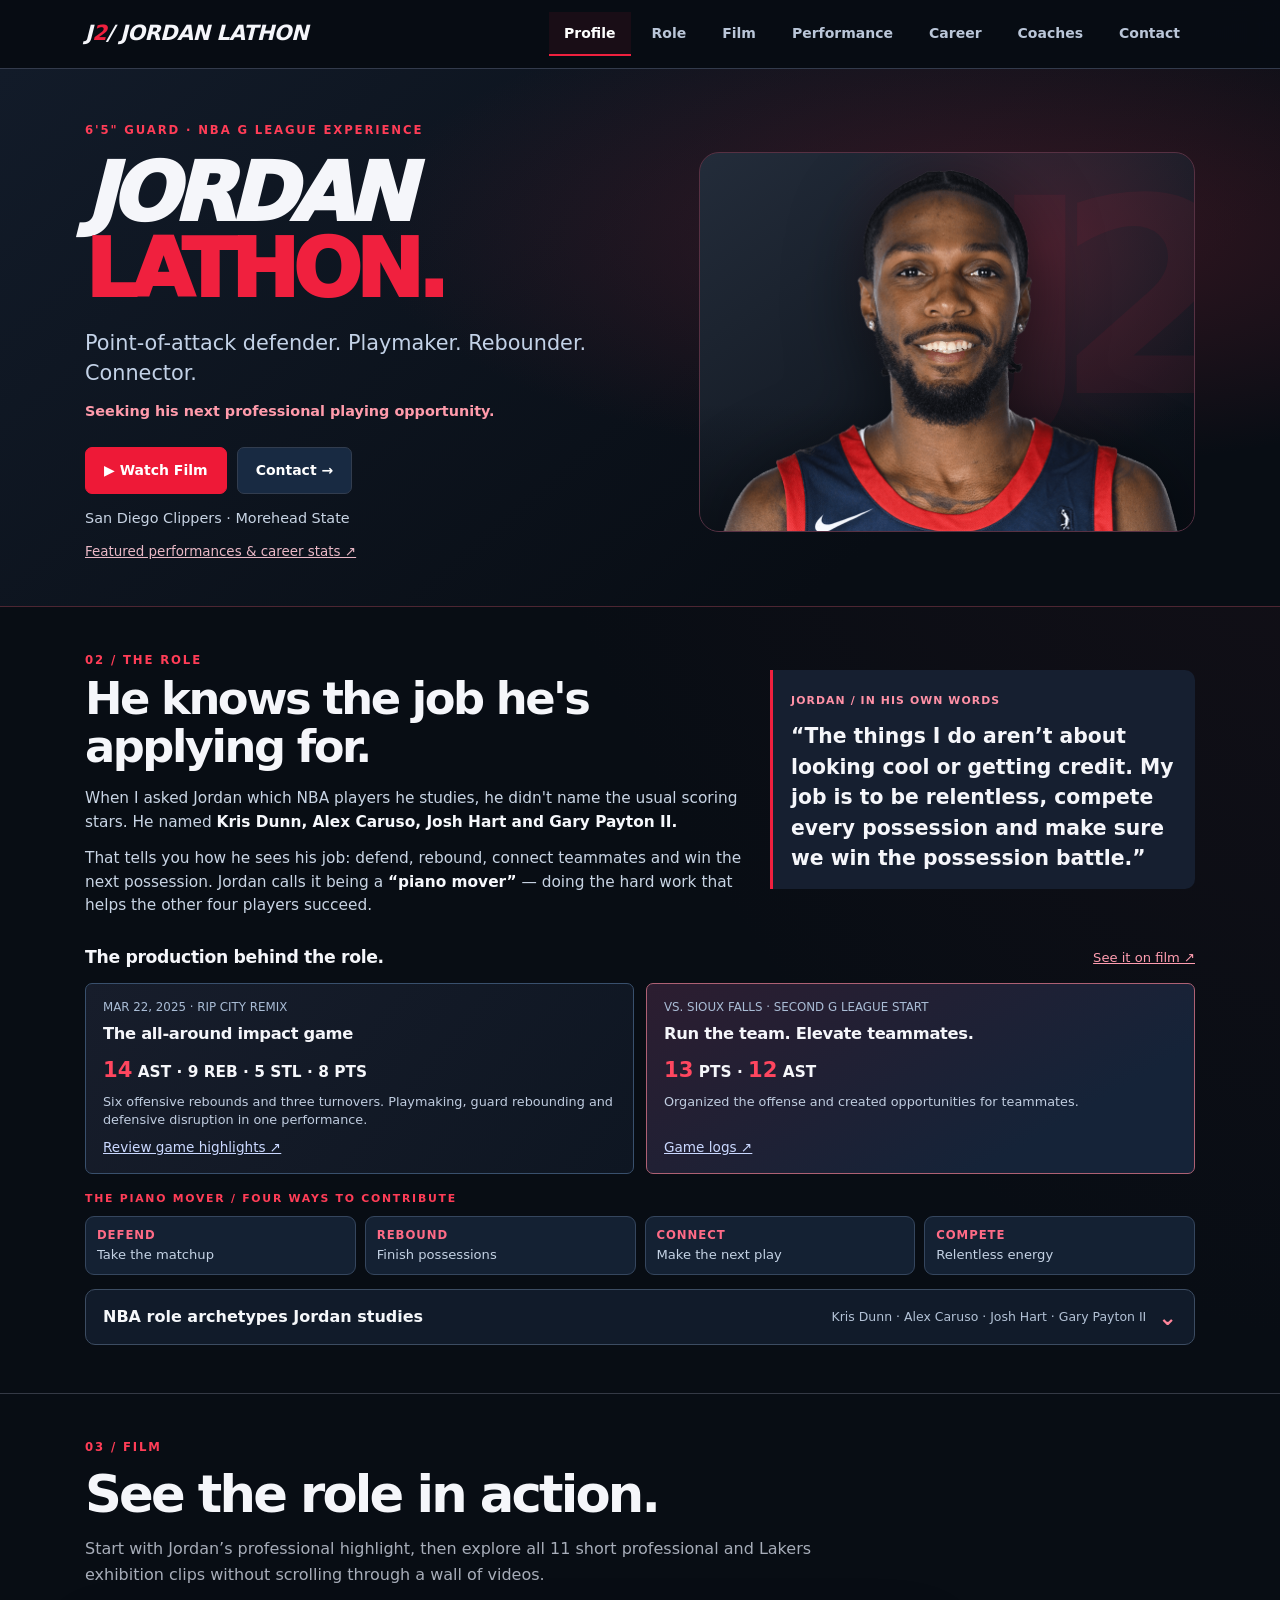
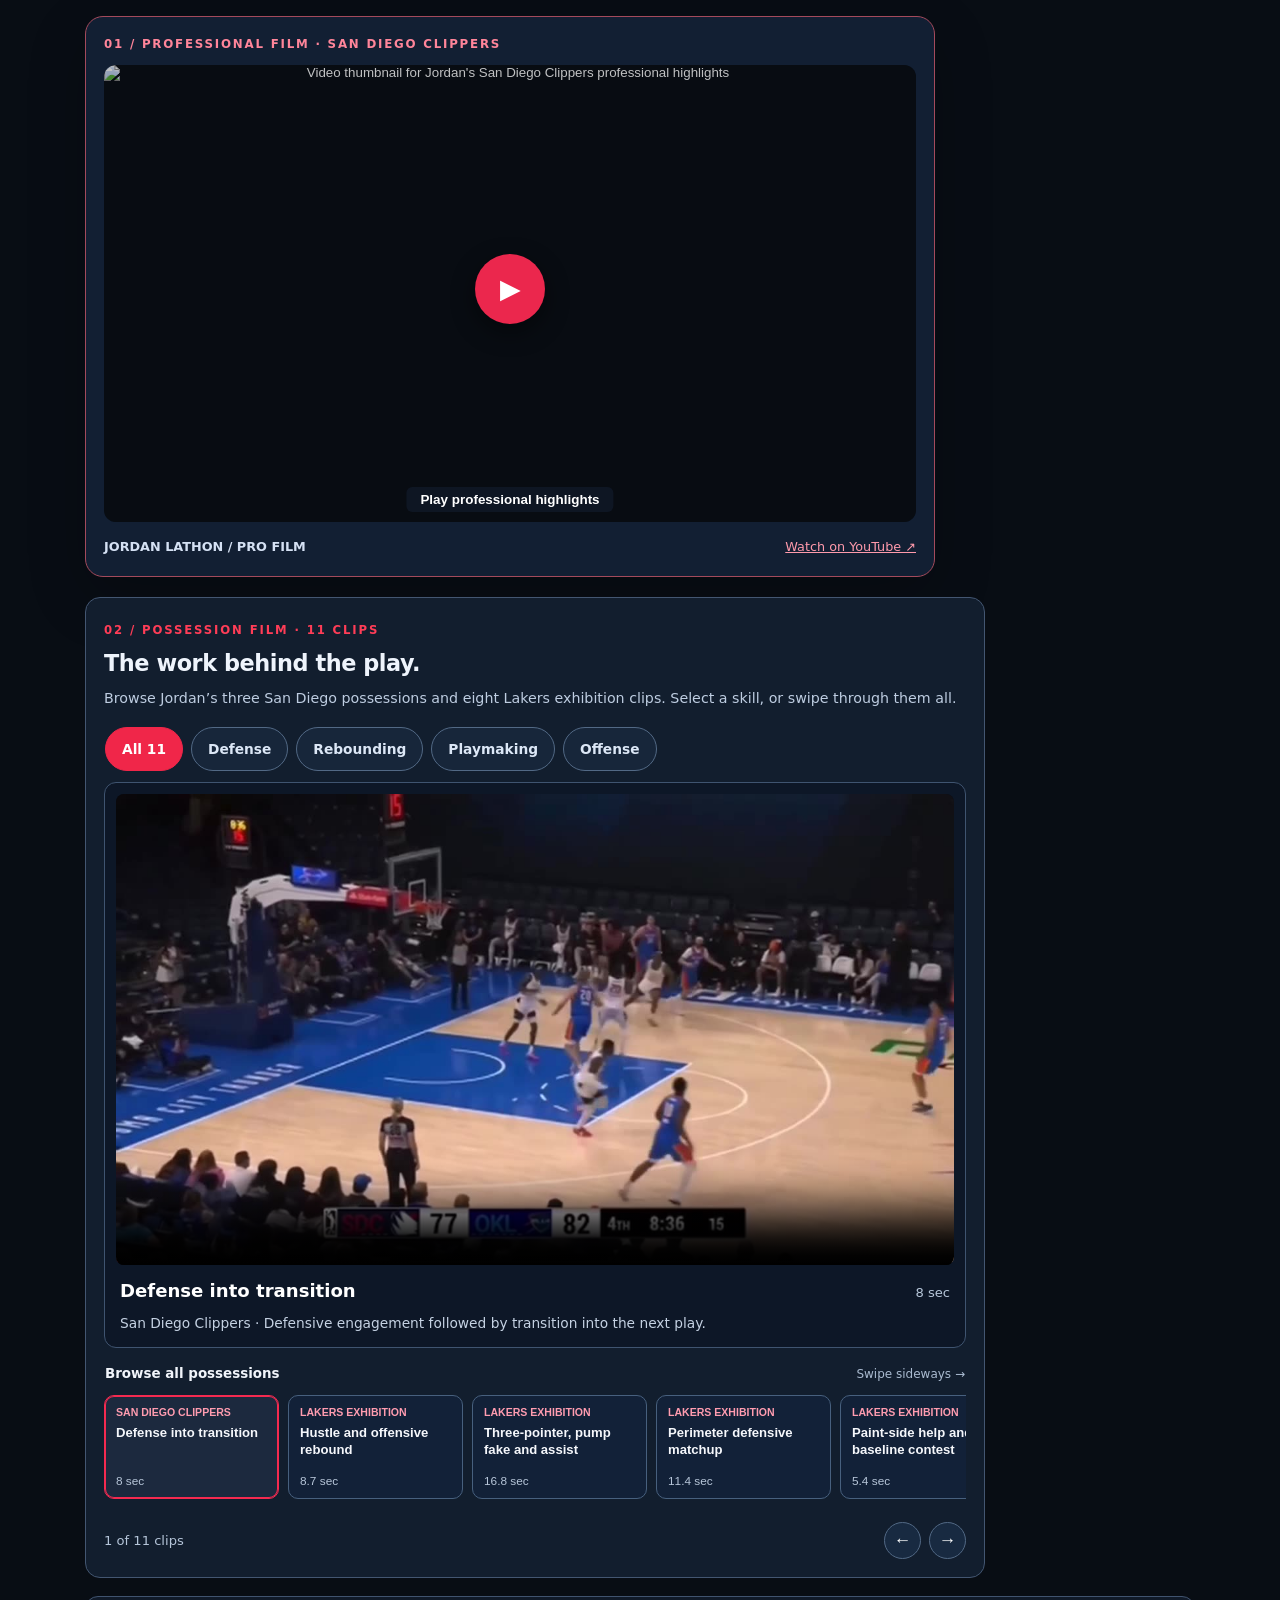
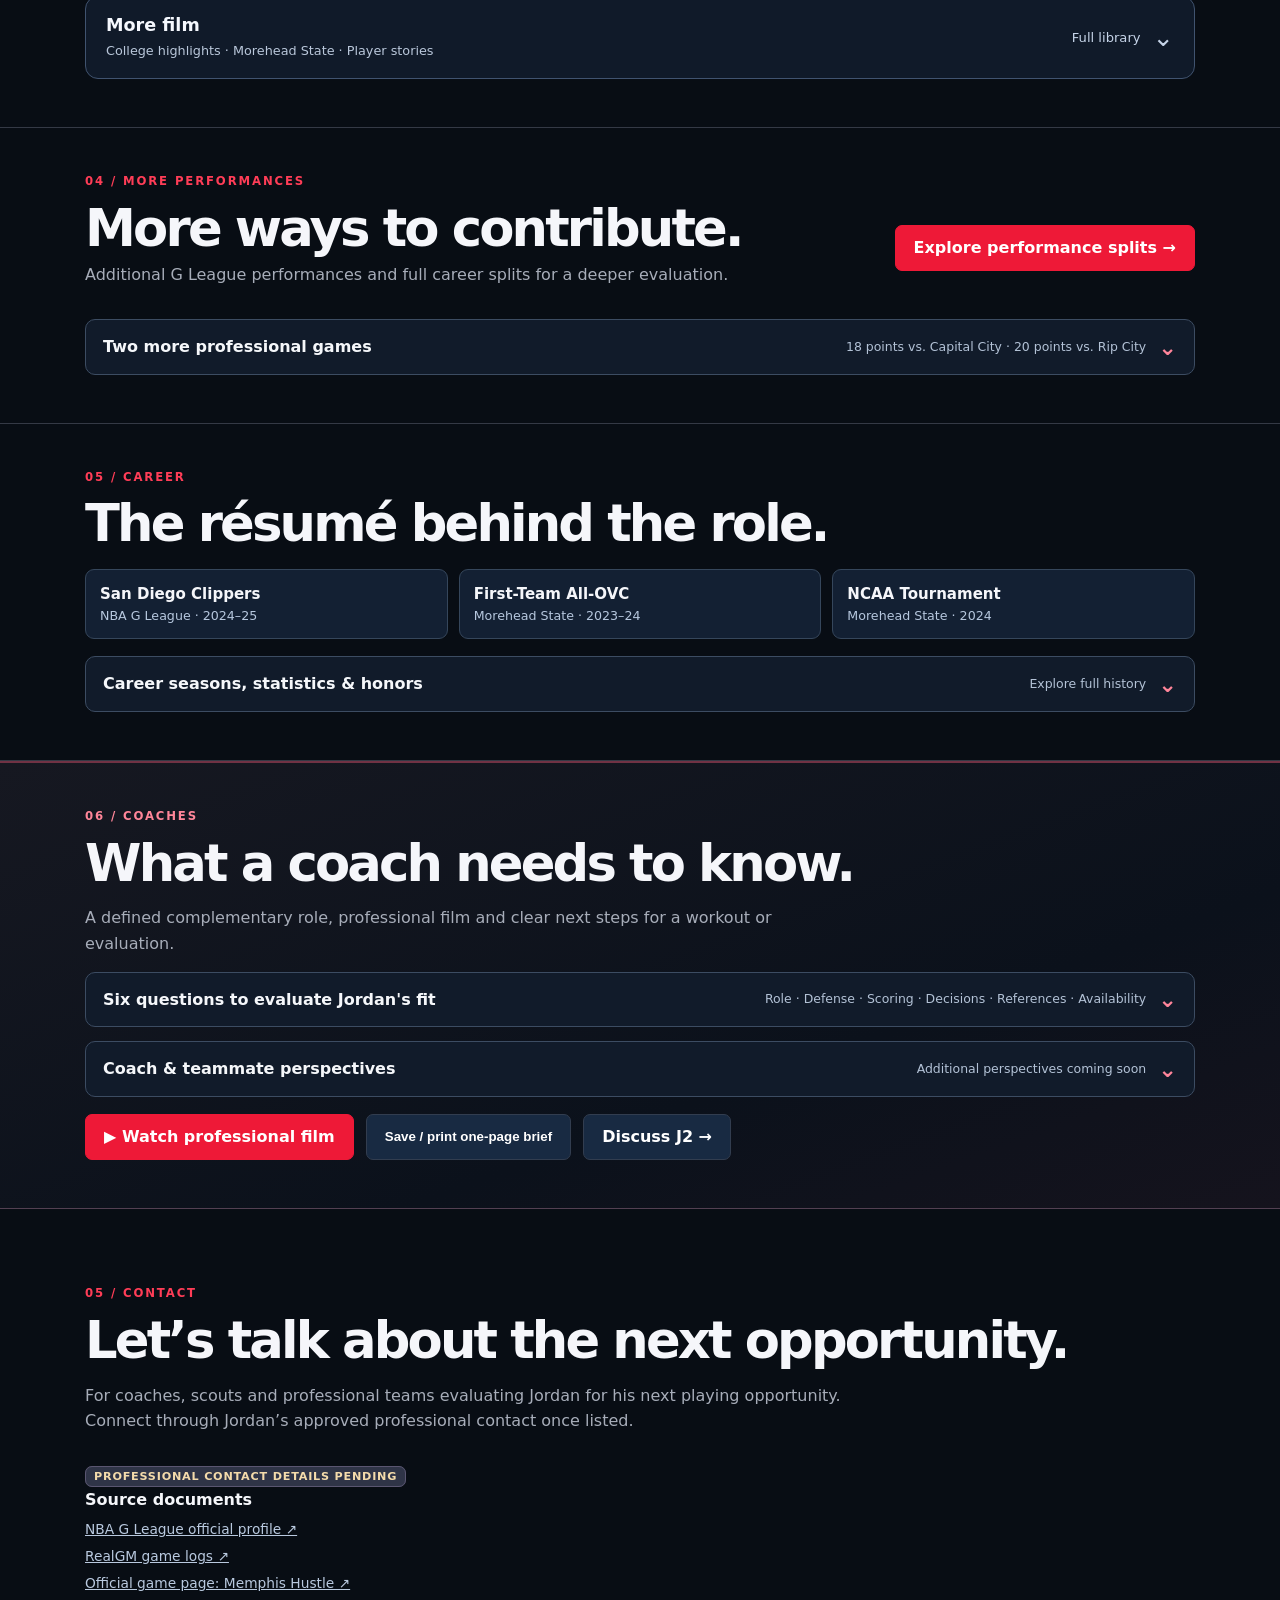
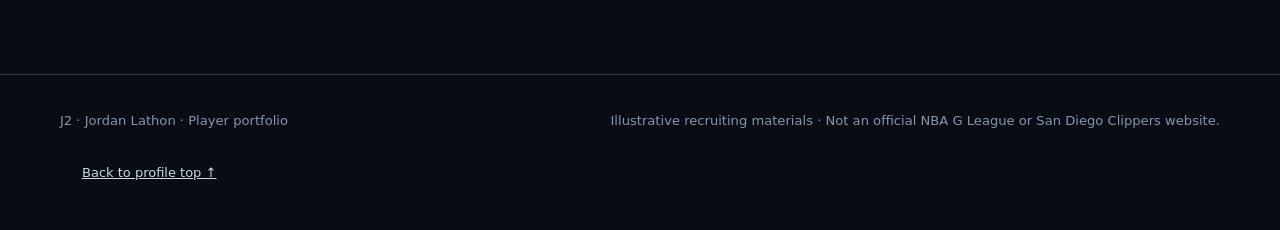
==== commit c7c8c218: "Simplify film carousel: remove speculative coach prompts and show concise play descriptions" ====
--- a/index.html
+++ b/index.html
@@ -387,7 +387,7 @@
 #film .j2FilmTile.is-active{background:#1c293e;border-color:#f52a50;box-shadow:inset 0 0 0 1px #f52a50}
 #film .j2FilmTile:focus-visible{outline:3px solid #ffc9d6;outline-offset:2px}
 @media(max-width:600px){#film .j2FilmTile{flex-basis:150px;min-height:99px}}
-</style></head>
+</style><style>#film .j2FilmFeatureCopy{padding:12px 4px 3px}#film .j2FilmFeatureCopy>p{margin:8px 0 0;line-height:1.4}</style></head>
 <body>
 <a class="skipLink" href="#main-content">Skip to content</a><header class="siteHeader"><div class="siteNavWrap"><a href="./index.html#profile" class="siteBrand" aria-label="Jordan Lathon player profile">J<span>2</span><span class="brandName"> / JORDAN LATHON</span></a><nav class="siteLinks" aria-label="Primary navigation; swipe horizontally for more sections"><a data-section="profile" href="./index.html#profile">Profile</a><a data-section="role" href="./index.html#role">Role</a><a data-section="film" href="./index.html#film">Film</a><a href="./performance.html">Performance</a><a data-section="dossier" href="./index.html#dossier">Career</a><a data-section="coaches" href="./index.html#coaches">Coaches</a><a data-section="contact" href="./index.html#contact">Contact</a></nav></div></header>
 <main id="main-content">
@@ -445,7 +445,7 @@
 <button type="button" class="j2FilmSkill is-active" data-skill="all" aria-pressed="true">All 11</button><button type="button" class="j2FilmSkill" data-skill="defense" aria-pressed="false">Defense</button><button type="button" class="j2FilmSkill" data-skill="rebounding" aria-pressed="false">Rebounding</button><button type="button" class="j2FilmSkill" data-skill="playmaking" aria-pressed="false">Playmaking</button><button type="button" class="j2FilmSkill" data-skill="offense" aria-pressed="false">Offense</button>
 </div>
 <div class="j2FilmFeature" id="j2FilmFeature"><video id="j2FilmPlayer" controls playsinline preload="metadata" poster="./media/possessions/B_OKC_defensive_to_transition.jpg" aria-label="Jordan Lathon defense into transition"><source id="j2FilmPlayerSource" src="./media/possessions/B_OKC_defensive_to_transition.mp4" type="video/mp4"></video>
-<div class="j2FilmFeatureCopy" aria-live="polite"><div class="j2FilmFeatureTitle"><strong id="j2FilmSelectedTitle">Defense into transition</strong><span id="j2FilmSelectedDuration">8 sec</span></div><p id="j2FilmSelectedNote">San Diego Clippers · Defensive action into transition.</p><div class="j2FilmCoachNote"><span>WHAT A COACH SHOULD WATCH</span><p id="j2FilmSelectedQuestion">Track the assignment, recovery and defensive result.</p></div></div></div>
+<div class="j2FilmFeatureCopy" aria-live="polite"><div class="j2FilmFeatureTitle"><strong id="j2FilmSelectedTitle">Defense into transition</strong><span id="j2FilmSelectedDuration">8 sec</span></div><p id="j2FilmSelectedNote">San Diego Clippers · Defensive action into transition.</p></div></div>
 <div class="j2FilmStripHeading"><strong>Browse all possessions</strong><span>Swipe sideways →</span></div><div class="j2FilmStrip" id="j2FilmStrip" aria-label="Horizontal film clip selector"></div>
 <div class="j2FilmSelectorFooter"><span id="j2FilmCounter" aria-live="polite">1 of 11 clips</span><div class="j2FilmArrows"><button type="button" id="j2FilmPrev" aria-label="Previous possession">←</button><button type="button" id="j2FilmNext" aria-label="Next possession">→</button></div></div></div><details class="filmLibrary j2FilmArchive" id="film-library">
 <summary class="j2FilmArchiveToggle"><span class="j2FilmArchiveToggleText"><strong>More film</strong><small>College highlights · Morehead State · Player stories</small></span><span class="j2FilmArchiveRight">Full library <span class="j2FilmArchiveChevron" aria-hidden="true">⌄</span></span></summary>
@@ -577,8 +577,8 @@
 <script>
 (()=>{
 const root=document.getElementById('possession-clips');if(!root)return;
-const raw=[["sd-defense-transition","defense","Defense into transition","8 sec","media/possessions/B_OKC_defensive_to_transition.mp4","media/possessions/B_OKC_defensive_to_transition.jpg","San Diego Clippers","Defensive action into the next play.","Evaluate Jordan’s assignment, recovery and whether the action contributes to a completed stop."],["lakers-03","rebounding","Hustle and offensive rebound","8.7 sec","media/lakers-exhibition/transition-open-floor.mp4","","Lakers exhibition","Offensive rebound pursuing another chance.","Track the pursuit and second-chance opportunity. This does not establish defensive rebounding."],["lakers-07","playmaking","Three-pointer, pump fake and assist","16.8 sec","media/lakers-exhibition/transition-to-halfcourt.mp4","","Lakers exhibition","Perimeter shot followed by pump fake and assist.","Does the shot threat change the defense, and does Jordan make an effective subsequent pass?"],["lakers-08","defense","Perimeter defensive matchup","11.4 sec","media/lakers-exhibition/defense-point-of-attack.mp4","","Lakers exhibition","Defensive action on the perimeter.","Evaluate footwork, ball containment and the ultimate result; a stop is not yet established."],["lakers-01","defense","Paint-side help and baseline contest","5.4 sec","media/lakers-exhibition/defense-paint-baseline.mp4","","Lakers exhibition","Help and contest around the rim.","Watch positioning and timing. The clip is too short to establish the final result."],["sd-v3-reel","defense","Possession-first reel","16 sec","media/possessions/Jordan_Lathon_possession_first_V3.mp4","media/possessions/Jordan_Lathon_possession_first_V3.jpg","San Diego Clippers","Professional extended-possession footage.","Follow Jordan before and after the ball changes sides and identify his impact."],["lakers-05","defense","Interior loose-ball action and reset","18.2 sec","media/lakers-exhibition/defense-interior-effort.mp4","","Lakers exhibition","Loose-ball contact and subsequent defensive reset.","Did Jordan secure the loose ball or contribute to a stop? The reviewed frames do not establish that."],["sd-full-halfcourt","offense","Full half-court action","9 sec","media/possessions/A_full_halfcourt_action.mp4","media/possessions/A_full_halfcourt_action.jpg","San Diego Clippers","Professional half-court possession.","Follow his positioning and next-action decisions."],["lakers-02","offense","Half-court offensive possession","10 sec","media/lakers-exhibition/offense-halfcourt-movement.mp4","","Lakers exhibition","Offensive half-court movement.","What touch, spacing or cut by Jordan changes the possession?"],["lakers-04","offense","Half-court spacing and movement","10.8 sec","media/lakers-exhibition/offense-spacing-passing.mp4","","Lakers exhibition","Offensive spacing and connective movement.","Does his off-ball movement create a useful advantage?"],["lakers-06","offense","Extended offensive possession","13.2 sec","media/lakers-exhibition/offense-extended-possession.mp4","","Lakers exhibition","Longer offensive possession with multiple actions.","Track Jordan’s spacing, cuts and subsequent decision."]];
-const clips=raw.map(([id,skill,title,duration,path,poster,game,note,question])=>({id,skill,title,duration,src:'./'+path,poster:poster?'./'+poster:'',game,note,question}));
+const raw=[["sd-defense-transition","defense","Defense into transition","8 sec","media/possessions/B_OKC_defensive_to_transition.mp4","media/possessions/B_OKC_defensive_to_transition.jpg","San Diego Clippers","Defensive engagement followed by transition into the next play."],["lakers-03","rebounding","Hustle and offensive rebound","8.7 sec","media/lakers-exhibition/transition-open-floor.mp4","","Lakers exhibition","Hustle and an offensive rebound to extend the possession."],["lakers-07","playmaking","Three-pointer, pump fake and assist","16.8 sec","media/lakers-exhibition/transition-to-halfcourt.mp4","","Lakers exhibition","Three-point shooting, a pump fake and an assist."],["lakers-08","defense","Perimeter defensive matchup","11.4 sec","media/lakers-exhibition/defense-point-of-attack.mp4","","Lakers exhibition","Perimeter defense and movement into transition."],["lakers-01","defense","Paint-side help and baseline contest","5.4 sec","media/lakers-exhibition/defense-paint-baseline.mp4","","Lakers exhibition","Help-side positioning and a baseline contest."],["sd-v3-reel","defense","Possession-first reel","16 sec","media/possessions/Jordan_Lathon_possession_first_V3.mp4","media/possessions/Jordan_Lathon_possession_first_V3.jpg","San Diego Clippers","Extended San Diego professional possession film."],["lakers-05","defense","Interior loose-ball action and reset","18.2 sec","media/lakers-exhibition/defense-interior-effort.mp4","","Lakers exhibition","Interior loose-ball effort and defensive reset."],["sd-full-halfcourt","offense","Full half-court action","9 sec","media/possessions/A_full_halfcourt_action.mp4","media/possessions/A_full_halfcourt_action.jpg","San Diego Clippers","Full half-court offensive action."],["lakers-02","offense","Half-court offensive possession","10 sec","media/lakers-exhibition/offense-halfcourt-movement.mp4","","Lakers exhibition","Half-court offensive movement and spacing."],["lakers-04","offense","Half-court spacing and movement","10.8 sec","media/lakers-exhibition/offense-spacing-passing.mp4","","Lakers exhibition","Off-ball spacing and movement."],["lakers-06","offense","Extended offensive possession","13.2 sec","media/lakers-exhibition/offense-extended-possession.mp4","","Lakers exhibition","Extended offensive sequence and off-ball activity."]];
+const clips=raw.map(([id,skill,title,duration,path,poster,game,note])=>({id,skill,title,duration,src:'./'+path,poster:poster?'./'+poster:'',game,note}));
 const state={skill:'all',id:clips[0].id};
 const player=document.getElementById('j2FilmPlayer'),source=document.getElementById('j2FilmPlayerSource'),strip=document.getElementById('j2FilmStrip'),tabs=[...root.querySelectorAll('[data-skill]')];
 const visible=()=>clips.filter(c=>state.skill==='all'||c.skill===state.skill);
@@ -587,7 +587,7 @@
 state.id=clip.id;player.pause();source.src=clip.src;
 if(clip.poster)player.setAttribute('poster',clip.poster);else player.removeAttribute('poster');
 player.setAttribute('aria-label','Jordan Lathon: '+clip.title);player.load();
-for(const [key,value] of [['j2FilmSelectedTitle',clip.title],['j2FilmSelectedDuration',clip.duration],['j2FilmSelectedNote',clip.game+' · '+clip.note],['j2FilmSelectedQuestion',clip.question],['j2FilmCounter',(list.indexOf(clip)+1)+' of '+list.length+' clips']])document.getElementById(key).textContent=value;
+for(const [key,value] of [['j2FilmSelectedTitle',clip.title],['j2FilmSelectedDuration',clip.duration],['j2FilmSelectedNote',clip.game+' · '+clip.note],['j2FilmCounter',(list.indexOf(clip)+1)+' of '+list.length+' clips']])document.getElementById(key).textContent=value;
 strip.querySelectorAll('[data-clip-id]').forEach(b=>{const active=b.dataset.clipId===clip.id;b.classList.toggle('is-active',active);b.setAttribute('aria-current',String(active));if(active&&scroll)b.scrollIntoView({block:'nearest',inline:'nearest',behavior:'smooth'});});
 }
 function render(){
